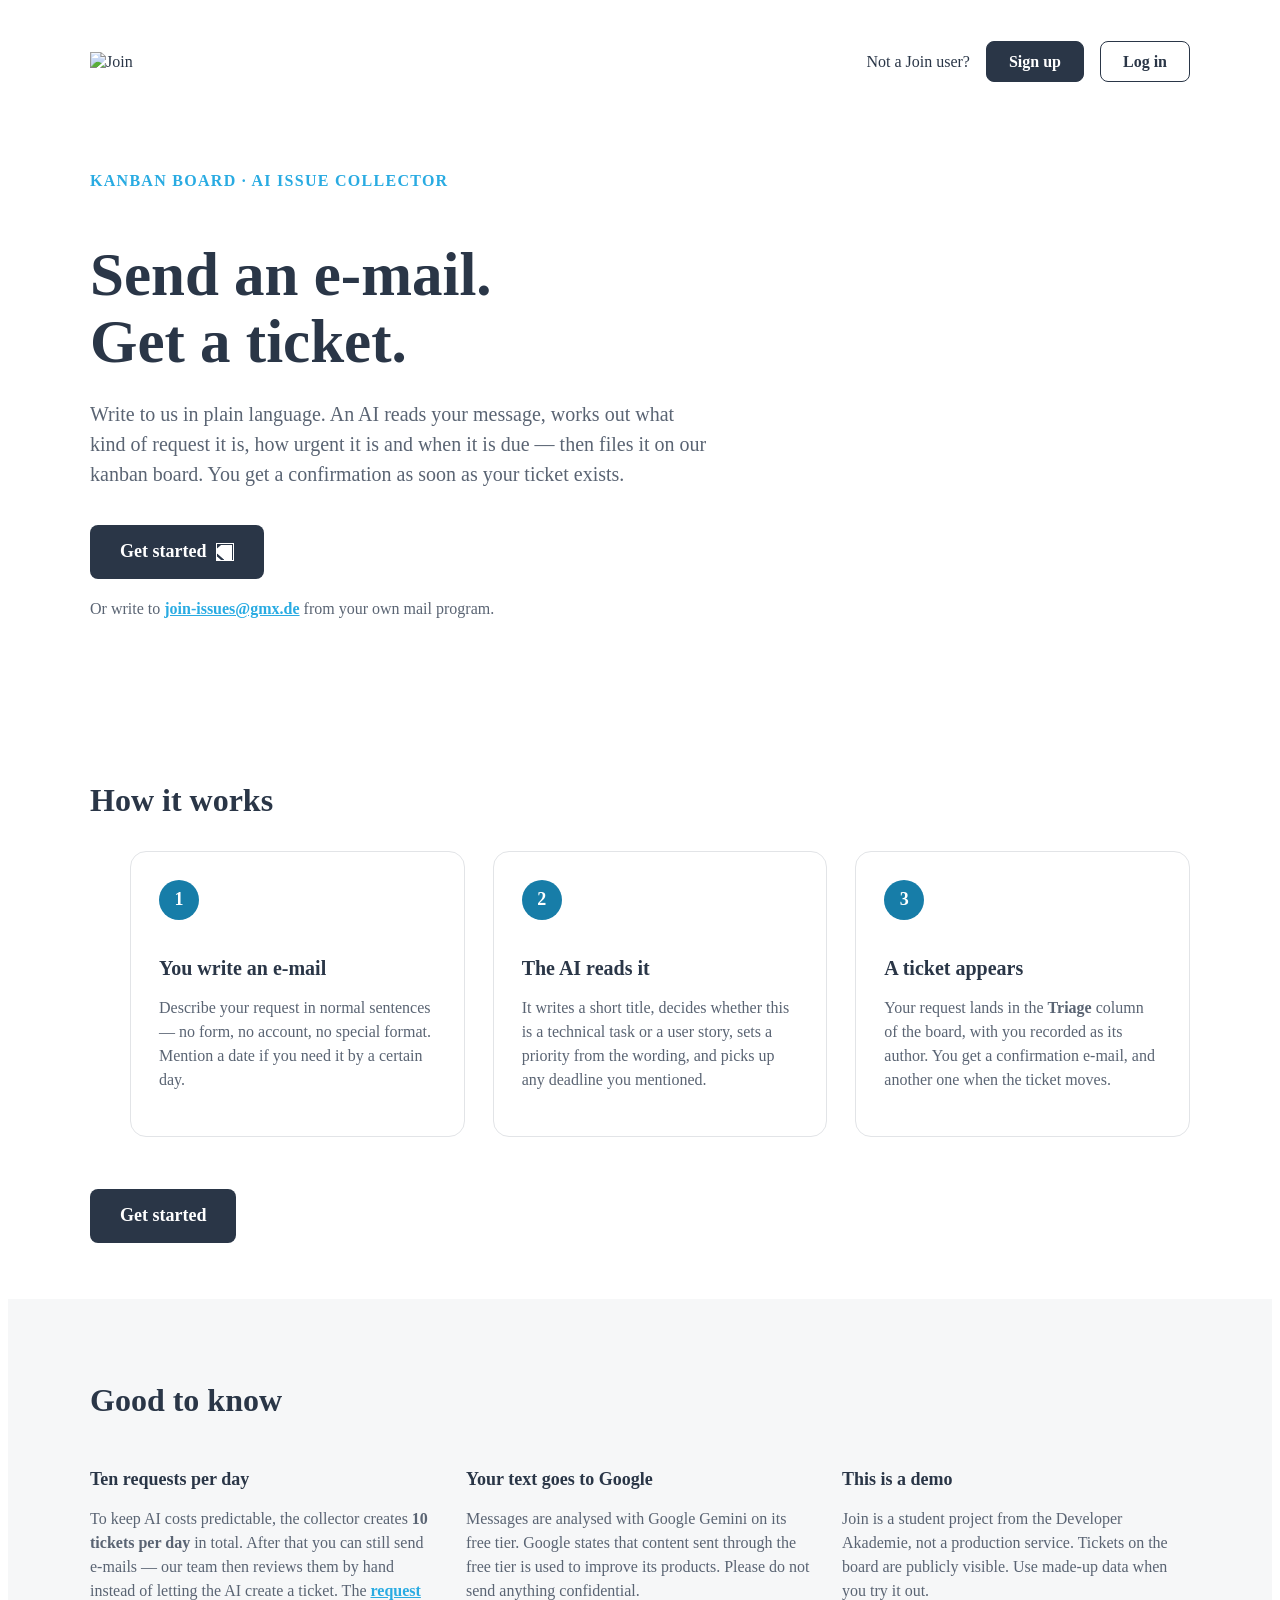
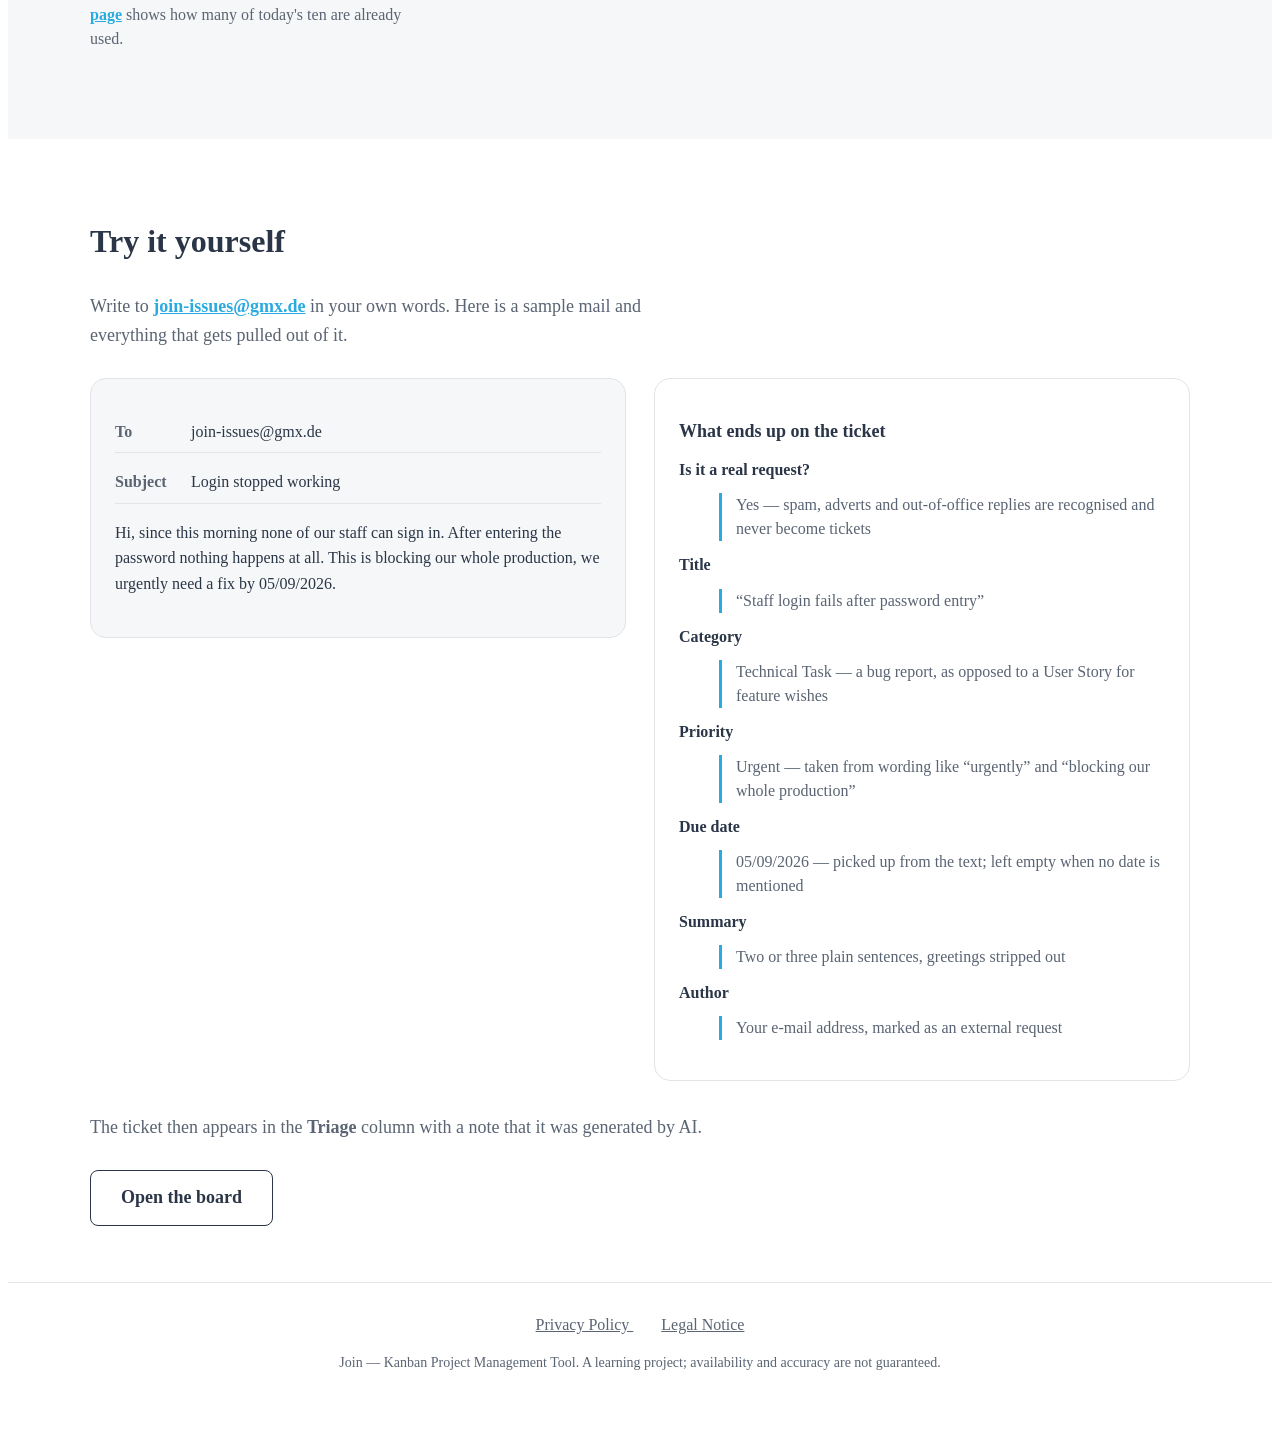
==== index.html @ 72195a74 "feat(landing): Startseite auf einen einzigen Einstiegs-Knopf reduzieren Startseite und Welcome-Fenst" ====
<!DOCTYPE html>
<html lang="en">
   <head>
      <meta charset="UTF-8" />
      <meta name="viewport" content="width=device-width, initial-scale=1.0" />
      <title>Join Issue Collector – Send an e-mail, get a ticket</title>
      <meta
         name="description"
         content="Submit feature requests and bug reports to the Join kanban board by e-mail. An AI reads your message and creates a ticket automatically." />

      <link
         rel="icon"
         href="./assets/icons/desktop/logoFavicon.svg"
         type="image/svg+xml"
         media="(prefers-color-scheme: light)" />
      <link
         rel="icon"
         href="./assets/icons/desktop/logo.svg"
         type="image/svg+xml"
         media="(prefers-color-scheme: dark)" />

      <link rel="stylesheet" href="./style.css" />
      <link rel="stylesheet" href="./styles/landing.css" />
   </head>

   <body class="landing">
      <a class="landing__skip" href="#main">Skip to main content</a>

      <header class="landing__header">
         <img
            class="landing__logo"
            src="./assets/icons/desktop/Dark_Logo.svg"
            alt="Join" />
         <nav class="landing__nav" aria-label="Primary">
            <p class="landing__signup-question">Not a Join user?</p>
            <a
               class="landing__nav-link landing__nav-link--primary"
               href="./templates/signup.html">
               Sign up
            </a>
            <a class="landing__nav-link" href="./login.html">Log in</a>
         </nav>
      </header>

      <main id="main">
         <section class="landing__hero" aria-labelledby="hero-title">
            <p class="landing__eyebrow">Kanban board · AI issue collector</p>
            <h1 id="hero-title" class="landing__title">
               Send an e-mail.<br />Get a ticket.
            </h1>
            <p class="landing__lead">
               Write to us in plain language. An AI reads your message, works out
               what kind of request it is, how urgent it is and when it is due —
               then files it on our kanban board. You get a confirmation as soon
               as your ticket exists.
            </p>

            <div class="landing__actions">
               <a
                  class="landing__button landing__button--primary landing__button--cta"
                  href="./welcome.html">
                  Get started
                  <img
                     src="./assets/icons/desktop/arrowBack.svg"
                     alt=""
                     class="landing__button-icon" />
               </a>
            </div>

            <p class="landing__address">
               Or write to
               <a href="mailto:join-issues@gmx.de">join-issues@gmx.de</a>
               from your own mail program.
            </p>
         </section>

         <section class="landing__section" aria-labelledby="how-title">
            <h2 id="how-title" class="landing__section-title">How it works</h2>
            <ol class="landing__steps">
               <li class="landing__step">
                  <span class="landing__step-number" aria-hidden="true">1</span>
                  <h3 class="landing__step-title">You write an e-mail</h3>
                  <p class="landing__step-text">
                     Describe your request in normal sentences — no form, no
                     account, no special format. Mention a date if you need it by
                     a certain day.
                  </p>
               </li>
               <li class="landing__step">
                  <span class="landing__step-number" aria-hidden="true">2</span>
                  <h3 class="landing__step-title">The AI reads it</h3>
                  <p class="landing__step-text">
                     It writes a short title, decides whether this is a technical
                     task or a user story, sets a priority from the wording, and
                     picks up any deadline you mentioned.
                  </p>
               </li>
               <li class="landing__step">
                  <span class="landing__step-number" aria-hidden="true">3</span>
                  <h3 class="landing__step-title">A ticket appears</h3>
                  <p class="landing__step-text">
                     Your request lands in the <strong>Triage</strong> column of
                     the board, with you recorded as its author. You get a
                     confirmation e-mail, and another one when the ticket moves.
                  </p>
               </li>
            </ol>
            <a
               class="landing__button landing__button--primary landing__steps-cta"
               href="./welcome.html">
               Get started
            </a>
         </section>

         <section class="landing__section landing__section--notes" aria-labelledby="notes-title">
            <h2 id="notes-title" class="landing__section-title">Good to know</h2>
            <ul class="landing__notes">
               <li class="landing__note">
                  <h3 class="landing__note-title">Ten requests per day</h3>
                  <p class="landing__note-text">
                     To keep AI costs predictable, the collector creates
                     <strong>10 tickets per day</strong> in total. After that you
                     can still send e-mails — our team then reviews them by hand
                     instead of letting the AI create a ticket. The
                     <a class="landing__note-link" href="./welcome.html">request page</a>
                     shows how many of today's ten are already used.
                  </p>
               </li>
               <li class="landing__note">
                  <h3 class="landing__note-title">Your text goes to Google</h3>
                  <p class="landing__note-text">
                     Messages are analysed with Google Gemini on its free tier.
                     Google states that content sent through the free tier is
                     used to improve its products. Please do not send anything
                     confidential.
                  </p>
               </li>
               <li class="landing__note">
                  <h3 class="landing__note-title">This is a demo</h3>
                  <p class="landing__note-text">
                     Join is a student project from the Developer Akademie, not a
                     production service. Tickets on the board are publicly
                     visible. Use made-up data when you try it out.
                  </p>
               </li>
            </ul>
         </section>

         <section class="landing__section landing__try" aria-labelledby="try-title">
            <h2 id="try-title" class="landing__section-title">Try it yourself</h2>
            <p class="landing__try-text">
               Write to
               <a class="landing__try-address" href="mailto:join-issues@gmx.de"
                  >join-issues@gmx.de</a
               >
               in your own words. Here is a sample mail and everything that gets
               pulled out of it.
            </p>

            <div class="landing__example">
               <article class="landing__mail" aria-label="Sample e-mail">
                  <p class="landing__mail-head">
                     <span class="landing__mail-field">To</span>
                     join-issues@gmx.de
                  </p>
                  <p class="landing__mail-head">
                     <span class="landing__mail-field">Subject</span>
                     Login stopped working
                  </p>
                  <p class="landing__mail-body">
                     Hi, since this morning none of our staff can sign in. After
                     entering the password nothing happens at all. This is
                     blocking our whole production, we urgently need a fix by
                     05/09/2026.
                  </p>
               </article>

               <div class="landing__result" aria-label="Resulting ticket">
                  <h3 class="landing__result-title">What ends up on the ticket</h3>
                  <dl class="landing__fields">
                     <dt class="landing__field-name">Is it a real request?</dt>
                     <dd class="landing__field-value">
                        Yes — spam, adverts and out-of-office replies are
                        recognised and never become tickets
                     </dd>

                     <dt class="landing__field-name">Title</dt>
                     <dd class="landing__field-value">
                        “Staff login fails after password entry”
                     </dd>

                     <dt class="landing__field-name">Category</dt>
                     <dd class="landing__field-value">
                        Technical Task — a bug report, as opposed to a User Story
                        for feature wishes
                     </dd>

                     <dt class="landing__field-name">Priority</dt>
                     <dd class="landing__field-value">
                        Urgent — taken from wording like “urgently” and “blocking
                        our whole production”
                     </dd>

                     <dt class="landing__field-name">Due date</dt>
                     <dd class="landing__field-value">
                        05/09/2026 — picked up from the text; left empty when no
                        date is mentioned
                     </dd>

                     <dt class="landing__field-name">Summary</dt>
                     <dd class="landing__field-value">
                        Two or three plain sentences, greetings stripped out
                     </dd>

                     <dt class="landing__field-name">Author</dt>
                     <dd class="landing__field-value">
                        Your e-mail address, marked as an external request
                     </dd>
                  </dl>
               </div>
            </div>

            <p class="landing__try-text">
               The ticket then appears in the <strong>Triage</strong> column with a
               note that it was generated by AI.
            </p>
            <a class="landing__button landing__button--ghost" href="./login.html">
               Open the board
            </a>
         </section>
      </main>

      <footer class="landing__footer">
         <nav aria-label="Legal">
            <a class="landing__footer-link" href="./templates/privacy-Policy.html?from=landing">
               Privacy Policy
            </a>
            <a class="landing__footer-link" href="./templates/legalnotice.html?from=landing">
               Legal Notice
            </a>
         </nav>
         <p class="landing__fineprint">
            Join — Kanban Project Management Tool. A learning project; availability
            and accuracy are not guaranteed.
         </p>
      </footer>
   </body>
</html>
---- style.css ----
/* Schriftart */
@font-face {
   font-family: "Inter";
   src: url(./assets/fonts/Inter-VariableFont_opsz\_wght.ttf);
}

@font-face {
   font-family: "Poppins";
   src: url(./assets/fonts/Poppins-Regular.ttf);
}

html {
   background-color: #fff;
   scrollbar-color: #2b3647;
   cursor: default;
}

body {
   font-size: 16px;
   font-weight: 400;
   font-family: "Inter";
   line-height: 1.2;
   color: #000;
   min-height: 100vh;
   display: flex;
   justify-content: left;
}

h1 {
   font-size: 61px;
   font-weight: 700;
}

.app-loading button {
   pointer-events: none;
}

@media (max-width: 820px) {
   h1 {
      font-size: 47px;
   }
}
---- styles/landing.css ----
/* Stakeholder landing page.
   Font sizes follow the project checklist: body text never below 16px,
   fine print never below 14px. */

.landing {
   /* Gleiche Farben wie styles/welcome/layout.css, damit Startseite und
      Welcome-/Guide-Seite denselben Eindruck machen: #2a3647 dunkel und
      auf allen Knoepfen, #177da8 nur noch fuer die Schritt-Nummern,
      #29abe2 Akzent/Hover, #f6f7f8 heller Grund. */
   --landing-navy: #2a3647;
   --landing-blue: #177da8;
   --landing-cyan: #29abe2;
   --landing-ink: #2a3647;
   --landing-muted: #5a6473;
   --landing-surface: #f6f7f8;

   display: block;
   min-height: 100vh;
   font-size: 16px;
   color: var(--landing-ink);
   background: #ffffff;
}

.landing__skip {
   position: absolute;
   left: -9999px;
   top: 0;
   padding: 12px 20px;
   font-size: 16px;
   background: var(--landing-navy);
   color: #ffffff;
   z-index: 10;
}

.landing__skip:focus {
   left: 16px;
   top: 16px;
}

/* Header */

.landing__header {
   max-width: 1100px;
   margin: 0 auto;
   padding: 28px 24px;
   display: flex;
   align-items: center;
   justify-content: space-between;
   gap: 24px;
}

.landing__logo {
   width: 48px;
   height: auto;
}

/* Dieselbe Zeile wie auf der Welcome-Seite: Frage, Sign-up-Knopf, dann der
   bisherige Log-in-Link. */
.landing__nav {
   display: flex;
   align-items: center;
   gap: 16px;
}

.landing__signup-question {
   font-size: 16px;
   color: var(--landing-ink);
}

.landing__nav-link {
   font-size: 16px;
   font-weight: 600;
   padding: 10px 22px;
   border-radius: 8px;
   color: var(--landing-navy);
   border: 1px solid var(--landing-navy);
   text-decoration: none;
}

.landing__nav-link:hover,
.landing__nav-link:focus-visible {
   color: #ffffff;
   background: var(--landing-navy);
}

.landing__nav-link--primary {
   color: #ffffff;
   background: var(--landing-navy);
}

.landing__nav-link--primary:hover,
.landing__nav-link--primary:focus-visible {
   color: #ffffff;
   background: var(--landing-cyan);
   border-color: var(--landing-cyan);
}

/* Hero */

.landing__hero {
   max-width: 1100px;
   margin: 0 auto;
   padding: 40px 24px 64px;
}

.landing__eyebrow {
   font-size: 16px;
   font-weight: 600;
   letter-spacing: 0.08em;
   text-transform: uppercase;
   color: var(--landing-cyan);
   margin-bottom: 16px;
}

.landing__title {
   font-size: 61px;
   font-weight: 700;
   line-height: 1.1;
   color: var(--landing-navy);
   margin-bottom: 24px;
}

.landing__lead {
   font-size: 20px;
   line-height: 1.5;
   max-width: 62ch;
   color: var(--landing-muted);
   margin-bottom: 36px;
}

.landing__actions {
   display: flex;
   flex-wrap: wrap;
   gap: 16px;
   margin-bottom: 20px;
}

/* Form und Hover-Verhalten der Welcome-Knoepfe (.login__button in
   styles/login/buttons.css): 8px Radius, blau, beim Ueberfahren cyan. */
.landing__button {
   font-size: 18px;
   font-weight: 700;
   padding: 16px 30px;
   border-radius: 8px;
   display: inline-block;
   text-decoration: none;
   transition: all 100ms ease-in-out;
}

.landing__button--primary {
   color: #ffffff;
   background: var(--landing-navy);
}

.landing__button--primary:hover,
.landing__button--primary:focus-visible {
   background: var(--landing-cyan);
   filter: drop-shadow(0 4px 4px rgba(0, 0, 0, 0.25));
}

.landing__button--ghost {
   color: var(--landing-navy);
   background: #ffffff;
   border: 1px solid var(--landing-navy);
}

.landing__button--ghost:hover,
.landing__button--ghost:focus-visible {
   color: var(--landing-cyan);
   border-color: var(--landing-cyan);
}

/* Einziger Hero-CTA: Text + gespiegelter arrowBack.svg als Vorwaerts-Pfeil.
   Die feste SVG-Fuellfarbe (#29ABE2) wuerde beim Hover (Button wird cyan)
   im Pfeil verschwinden, daher per Filter auf Weiss gezwungen. */
.landing__button--cta {
   display: inline-flex;
   align-items: center;
   gap: 10px;
}

.landing__button-icon {
   width: 18px;
   height: 18px;
   transform: scaleX(-1);
   filter: brightness(0) invert(1);
}

.landing__address {
   font-size: 16px;
   color: var(--landing-muted);
}

.landing__address a,
.landing__note-link,
.landing__try-address {
   color: var(--landing-cyan);
   font-weight: 600;
   text-decoration: underline;
}

/* Sections */

.landing__section {
   max-width: 1100px;
   margin: 0 auto;
   padding: 56px 24px;
}

.landing__section--notes {
   max-width: none;
   background: var(--landing-surface);
   padding-left: 0;
   padding-right: 0;
}

.landing__section--notes > * {
   max-width: 1100px;
   margin-left: auto;
   margin-right: auto;
   padding-left: 24px;
   padding-right: 24px;
}

.landing__section-title {
   font-size: 32px;
   font-weight: 700;
   color: var(--landing-navy);
   margin-bottom: 32px;
}

/* Steps */

.landing__steps {
   list-style: none;
   display: grid;
   grid-template-columns: repeat(auto-fit, minmax(260px, 1fr));
   gap: 28px;
}

.landing__step {
   padding: 28px;
   border-radius: 16px;
   border: 1px solid #e2e4e7;
}

.landing__step-number {
   display: inline-flex;
   align-items: center;
   justify-content: center;
   width: 40px;
   height: 40px;
   margin-bottom: 16px;
   border-radius: 50%;
   font-size: 18px;
   font-weight: 700;
   color: #ffffff;
   background: var(--landing-blue);
}

.landing__step-title {
   font-size: 20px;
   font-weight: 700;
   margin-bottom: 10px;
   color: var(--landing-navy);
}

.landing__step-text {
   font-size: 16px;
   line-height: 1.5;
   color: var(--landing-muted);
}

/* Der zweite Einstieg direkt unter den drei Schritten - wer die Erklaerung
   gelesen hat, soll nicht zurueck nach oben scrollen muessen. */
.landing__steps-cta {
   margin-top: 36px;
}

/* Notes */

.landing__notes {
   list-style: none;
   display: grid;
   grid-template-columns: repeat(auto-fit, minmax(260px, 1fr));
   gap: 28px;
}

.landing__note-title {
   font-size: 18px;
   font-weight: 700;
   margin-bottom: 10px;
   color: var(--landing-navy);
}

.landing__note-text {
   font-size: 16px;
   line-height: 1.5;
   color: var(--landing-muted);
}

/* Try it */

.landing__try-text {
   font-size: 18px;
   line-height: 1.6;
   max-width: 70ch;
   margin-bottom: 28px;
   color: var(--landing-muted);
}

.landing__example {
   display: grid;
   grid-template-columns: repeat(auto-fit, minmax(320px, 1fr));
   gap: 28px;
   margin-bottom: 32px;
   align-items: start;
}

.landing__mail {
   padding: 24px;
   border-radius: 16px;
   border: 1px solid #e2e4e7;
   background: var(--landing-surface);
}

.landing__mail-head {
   font-size: 16px;
   line-height: 1.6;
   color: var(--landing-ink);
   border-bottom: 1px solid #e2e4e7;
   padding-bottom: 8px;
   margin-bottom: 8px;
}

.landing__mail-field {
   display: inline-block;
   min-width: 72px;
   font-weight: 600;
   color: var(--landing-muted);
}

.landing__mail-body {
   font-size: 16px;
   line-height: 1.6;
   margin-top: 16px;
   color: var(--landing-ink);
}

.landing__result {
   padding: 24px;
   border-radius: 16px;
   border: 1px solid #e2e4e7;
}

.landing__result-title {
   font-size: 18px;
   font-weight: 700;
   color: var(--landing-navy);
   margin-bottom: 18px;
}

.landing__fields {
   display: grid;
   gap: 14px;
}

.landing__field-name {
   font-size: 16px;
   font-weight: 700;
   color: var(--landing-navy);
}

.landing__field-value {
   font-size: 16px;
   line-height: 1.5;
   color: var(--landing-muted);
   padding-left: 14px;
   border-left: 3px solid var(--landing-cyan);
}

/* Footer */

.landing__footer {
   border-top: 1px solid #e2e4e7;
   padding: 32px 24px 48px;
   text-align: center;
}

.landing__footer-link {
   font-size: 16px;
   color: var(--landing-muted);
   margin: 0 14px;
   text-decoration: underline;
}

.landing__footer-link:hover,
.landing__footer-link:focus-visible {
   color: var(--landing-cyan);
}

.landing__fineprint {
   font-size: 14px;
   line-height: 1.5;
   color: var(--landing-muted);
   margin-top: 18px;
}

/* Responsive */

@media (max-width: 820px) {
   /* Auf schmalen Schirmen bleibt in der Kopfzeile nur Logo + die beiden
      Knoepfe; die Frage davor wuerde die Zeile umbrechen lassen. */
   .landing__signup-question {
      display: none;
   }

   .landing__nav {
      gap: 12px;
   }

   .landing__nav-link {
      padding: 10px 16px;
   }

   .landing__title {
      font-size: 40px;
   }

   .landing__lead {
      font-size: 18px;
   }

   .landing__section-title {
      font-size: 26px;
   }

   .landing__button {
      width: 100%;
      text-align: center;
   }
}
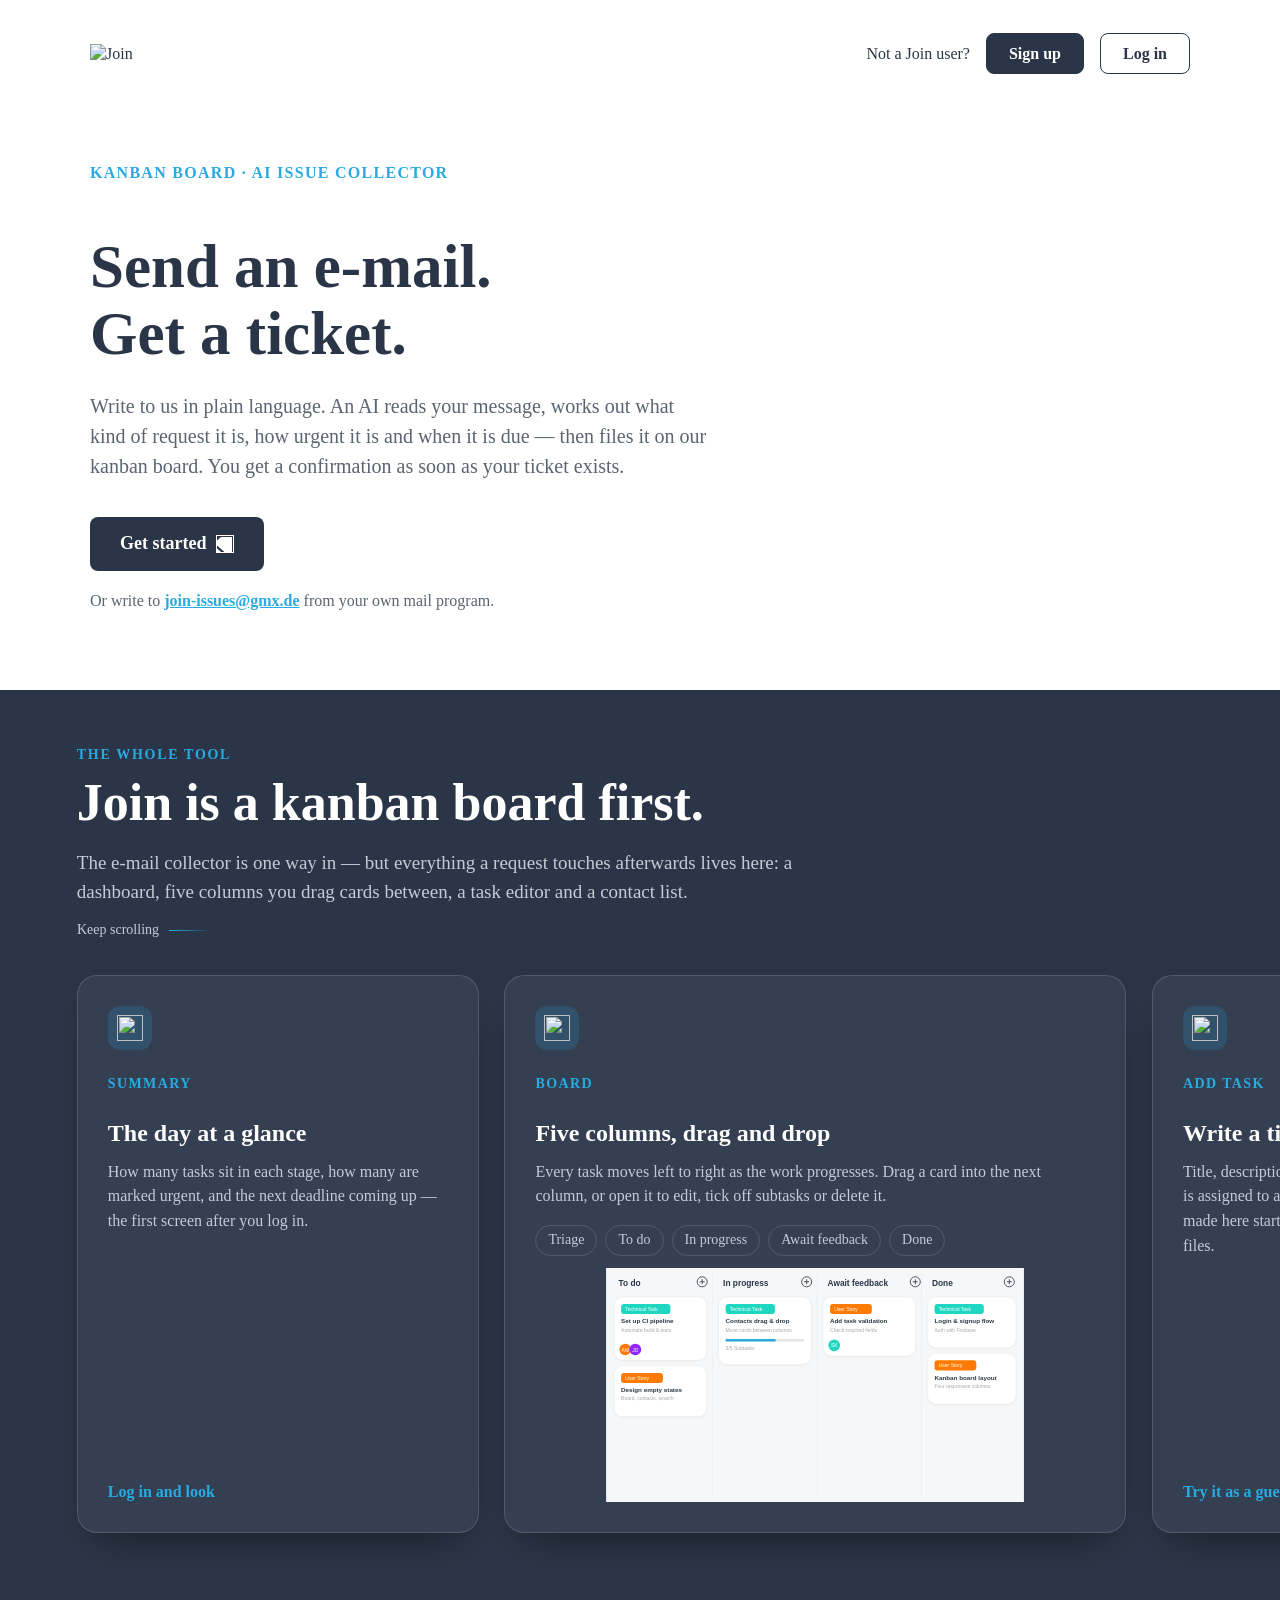
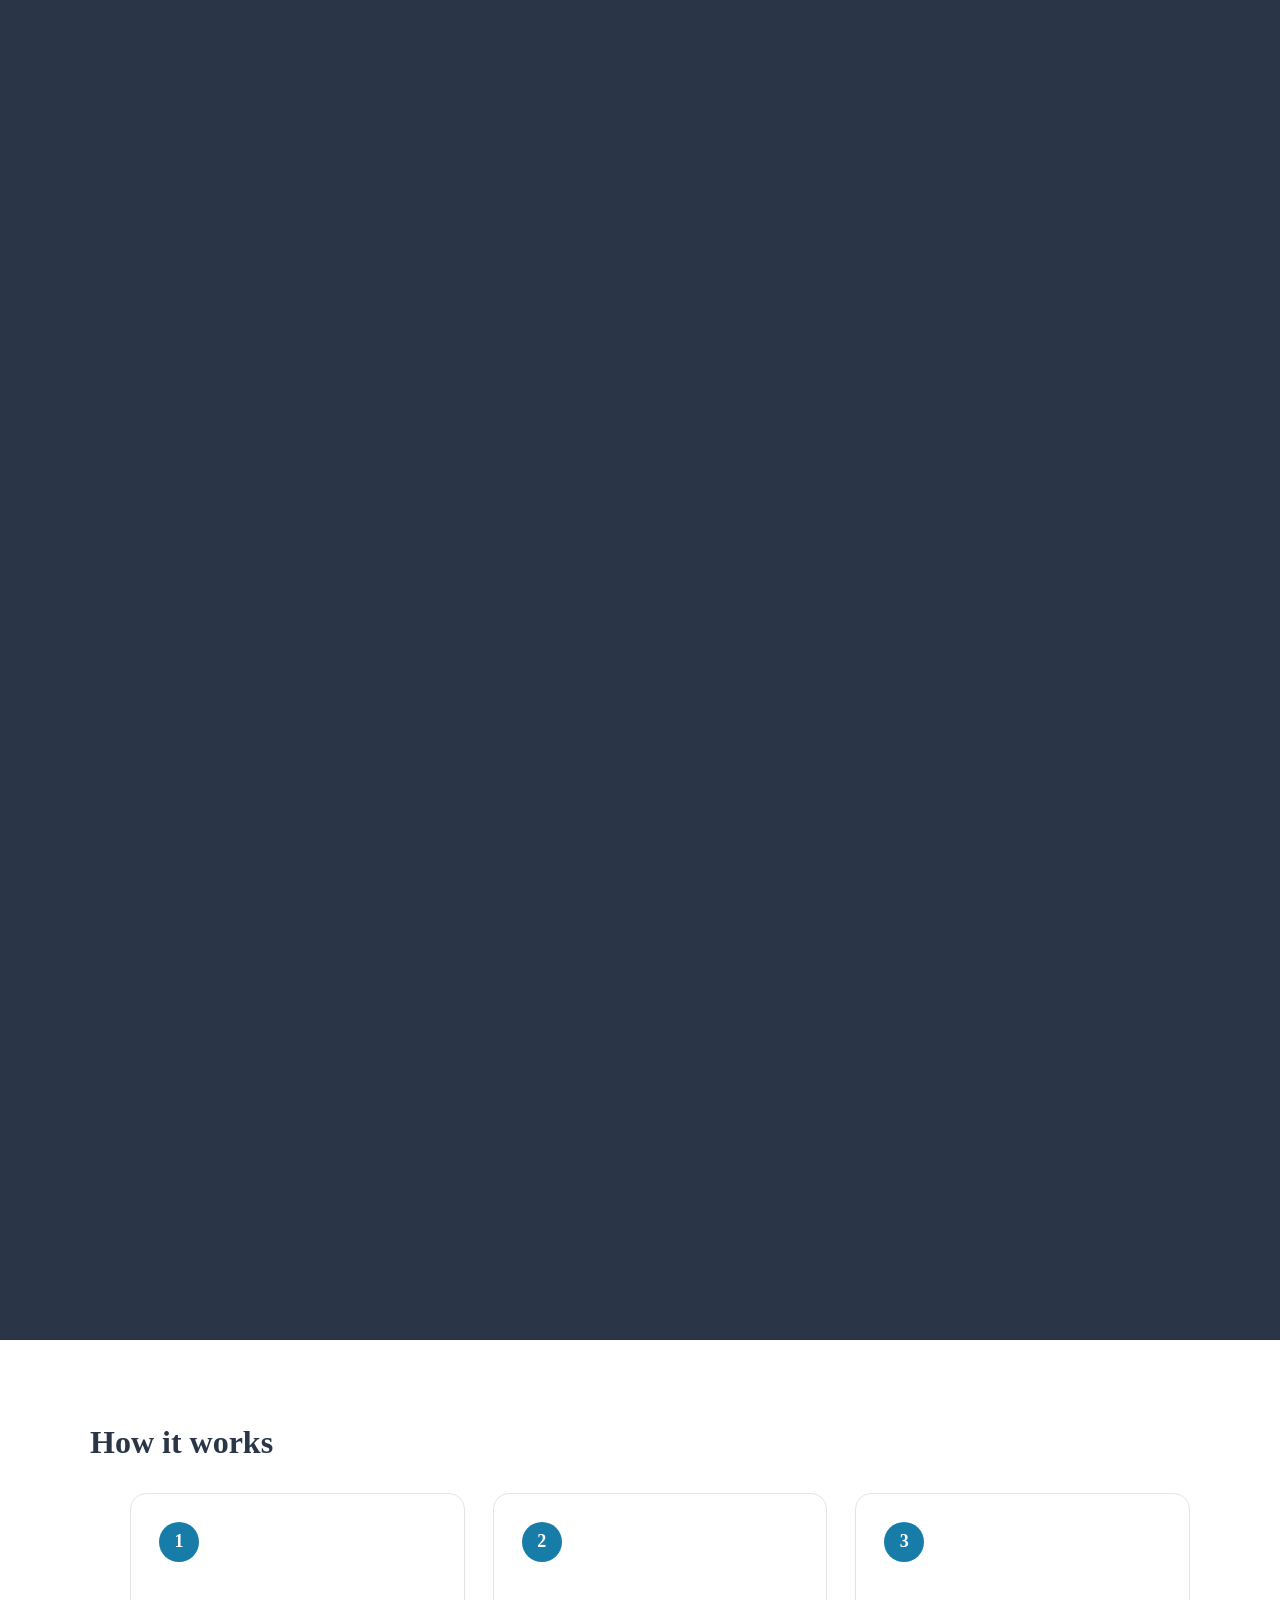
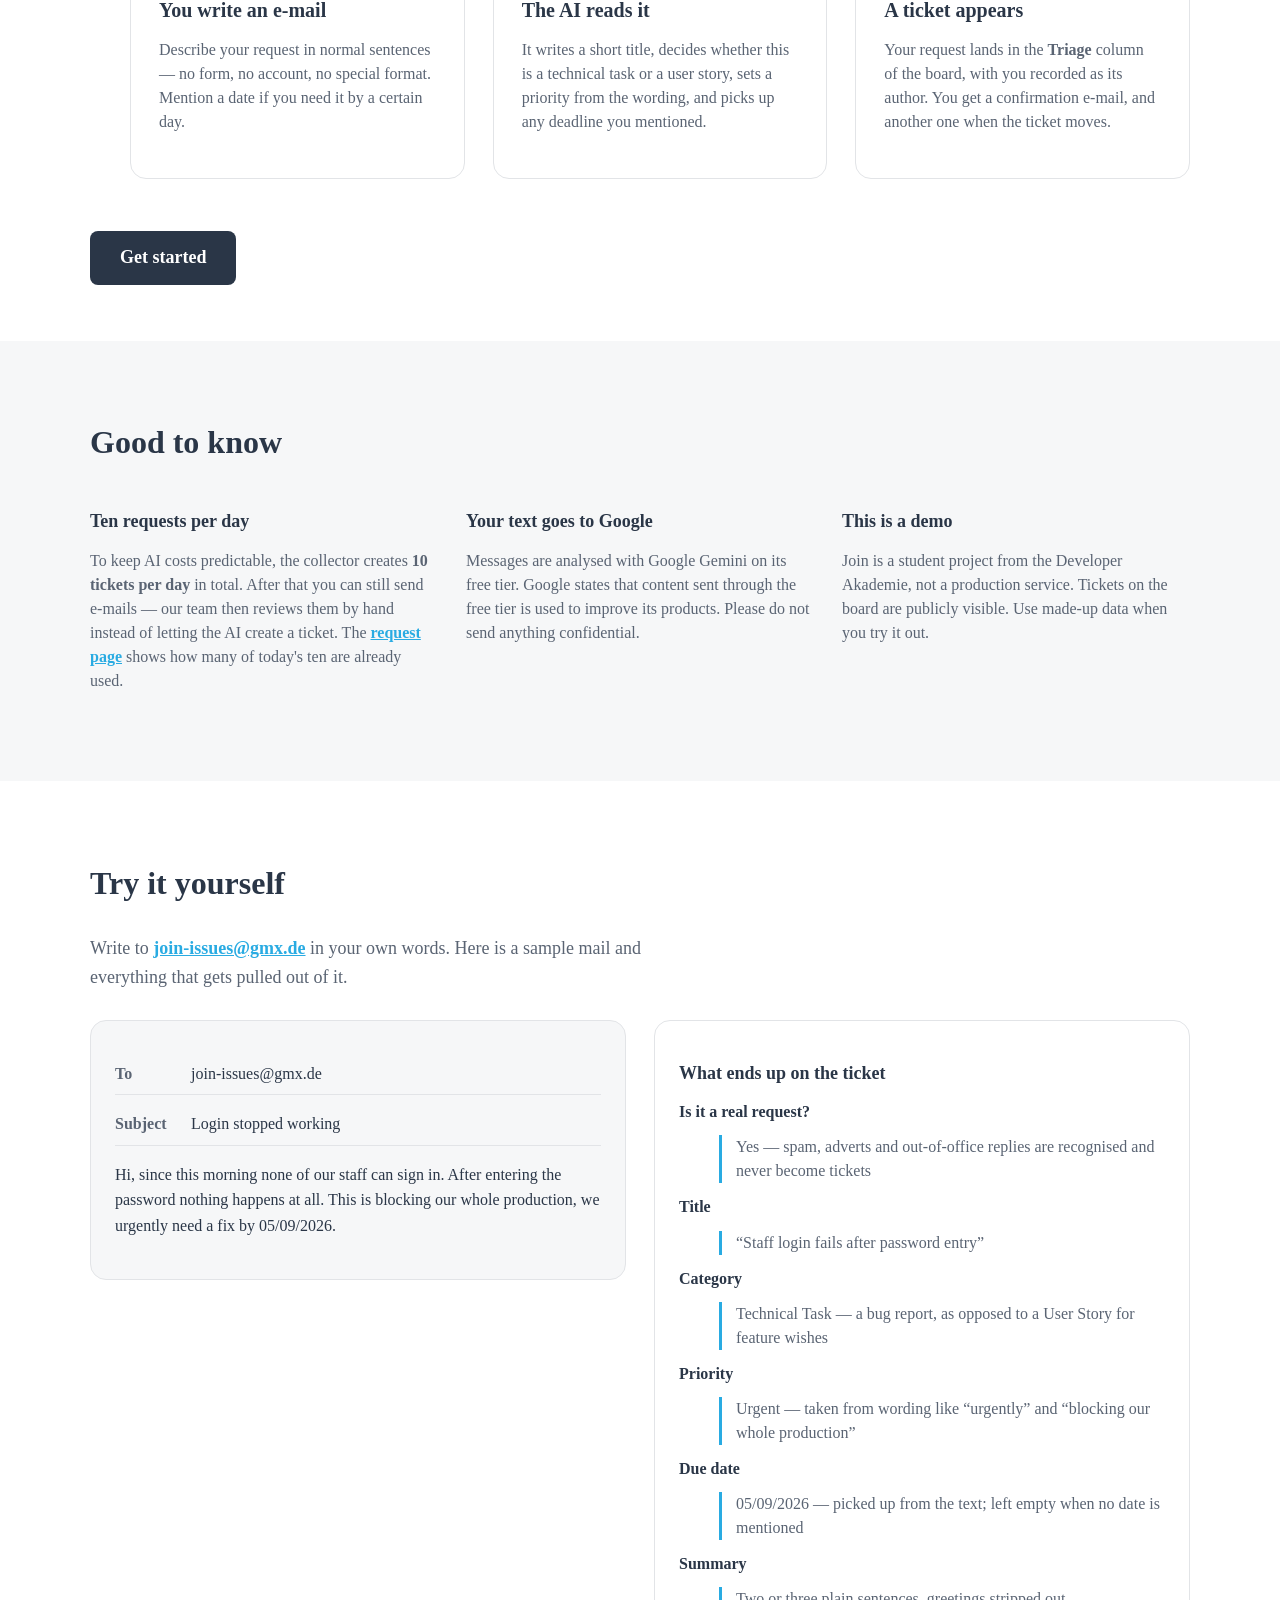
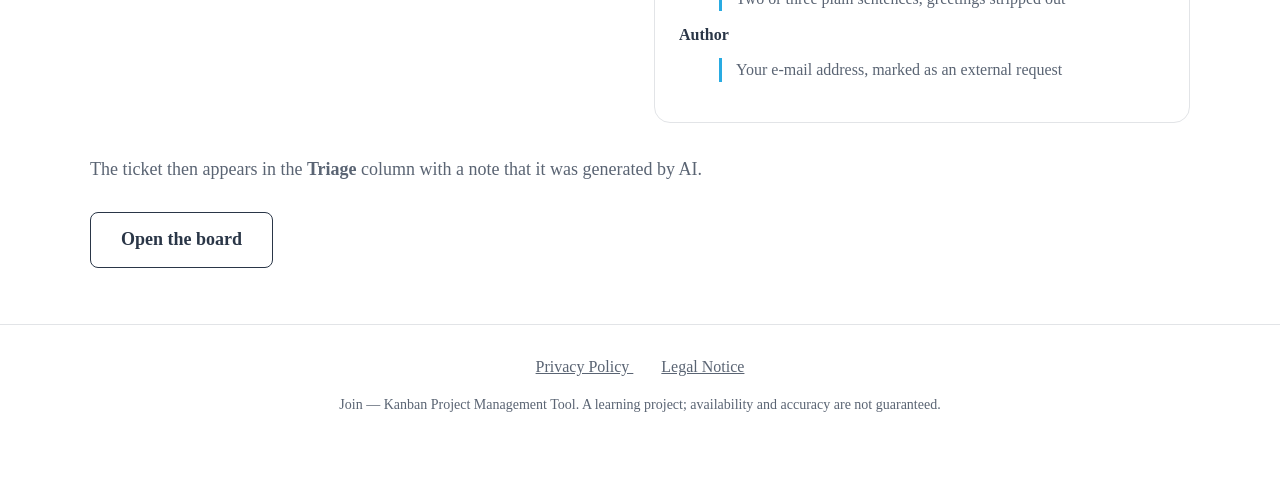
==== commit 9a04ce24: "feat(landing): Abschnitt ueber das gesamte Projekt ergaenzen Die Startseite bewarb bisher fast aussc" ====
--- a/index.html
+++ b/index.html
@@ -21,6 +21,7 @@
 
       <link rel="stylesheet" href="./style.css" />
       <link rel="stylesheet" href="./styles/landing.css" />
+      <link rel="stylesheet" href="./styles/landing-showcase.css" />
    </head>
 
    <body class="landing">
@@ -74,6 +75,126 @@
             </p>
          </section>
 
+         <section
+            class="landing__showcase"
+            aria-labelledby="showcase-title"
+            data-sc-act="pan"
+            data-sc-span="2.5">
+            <div class="landing__showcase-stage" data-sc-stage>
+               <div class="landing__showcase-head">
+                  <p class="landing__showcase-eyebrow">The whole tool</p>
+                  <h2 id="showcase-title" class="landing__showcase-title">
+                     Join is a kanban board first.
+                  </h2>
+                  <p class="landing__showcase-lead">
+                     The e-mail collector is one way in — but everything a
+                     request touches afterwards lives here: a dashboard, five
+                     columns you drag cards between, a task editor and a
+                     contact list.
+                  </p>
+                  <p class="landing__showcase-hint" data-sc-cue="0 0.3 0 0.6">Keep scrolling</p>
+               </div>
+
+               <div class="landing__showcase-rail" data-sc-pan="0">
+                  <article class="landing__feature">
+                     <span class="landing__feature-icon">
+                        <img src="./assets/icons/desktop/summary.svg" alt="" />
+                     </span>
+                     <p class="landing__feature-step">Summary</p>
+                     <h3 class="landing__feature-title">The day at a glance</h3>
+                     <p class="landing__feature-text">
+                        How many tasks sit in each stage, how many are marked
+                        urgent, and the next deadline coming up — the first
+                        screen after you log in.
+                     </p>
+                     <a class="landing__feature-link" href="./login.html">
+                        Log in and look
+                     </a>
+                  </article>
+
+                  <article
+                     class="landing__feature landing__feature--wide">
+                     <span class="landing__feature-icon">
+                        <img src="./assets/icons/desktop/board.svg" alt="" />
+                     </span>
+                     <p class="landing__feature-step">Board</p>
+                     <h3 class="landing__feature-title">Five columns, drag and drop</h3>
+                     <p class="landing__feature-text">
+                        Every task moves left to right as the work progresses.
+                        Drag a card into the next column, or open it to edit,
+                        tick off subtasks or delete it.
+                     </p>
+                     <ul class="landing__feature-columns">
+                        <li>Triage</li>
+                        <li>To do</li>
+                        <li>In progress</li>
+                        <li>Await feedback</li>
+                        <li>Done</li>
+                     </ul>
+                     <img
+                        class="landing__feature-preview"
+                        src="./assets/readme/board-preview.svg"
+                        alt="Illustration of the Join board with its columns and task cards"
+                        loading="lazy" />
+                  </article>
+
+                  <article class="landing__feature">
+                     <span class="landing__feature-icon">
+                        <img src="./assets/icons/desktop/addTask.svg" alt="" />
+                     </span>
+                     <p class="landing__feature-step">Add task</p>
+                     <h3 class="landing__feature-title">Write a ticket yourself</h3>
+                     <p class="landing__feature-text">
+                        Title, description, due date, priority, category,
+                        who it is assigned to and a checklist of subtasks.
+                        Tasks made here start in Triage, same as the ones the
+                        AI files.
+                     </p>
+                     <a class="landing__feature-link" href="./login.html">
+                        Try it as a guest
+                     </a>
+                  </article>
+
+                  <article class="landing__feature">
+                     <span class="landing__feature-icon">
+                        <img src="./assets/icons/desktop/contacts.svg" alt="" />
+                     </span>
+                     <p class="landing__feature-step">Contacts</p>
+                     <h3 class="landing__feature-title">The people behind the cards</h3>
+                     <p class="landing__feature-text">
+                        An address book with name, e-mail and phone number.
+                        Everyone in it can be assigned to a task and shows up
+                        on the card as a coloured initial.
+                     </p>
+                     <a class="landing__feature-link" href="./login.html">
+                        Open the contact list
+                     </a>
+                  </article>
+
+                  <article class="landing__feature">
+                     <span class="landing__feature-icon">
+                        <img src="./assets/icons/desktop/mail.svg" alt="" />
+                     </span>
+                     <p class="landing__feature-step">Issue collector</p>
+                     <h3 class="landing__feature-title">And the door from outside</h3>
+                     <p class="landing__feature-text">
+                        People with no account can just send an e-mail. An AI
+                        turns it into a ticket in Triage and keeps the sender
+                        posted whenever it moves.
+                     </p>
+                     <img
+                        src="./assets/icons/desktop/Note _ KI generiert.svg"
+                        alt="Badge reading: generated by AI"
+                        width="177"
+                        height="22" />
+                     <a class="landing__feature-link" href="#how-title">
+                        See how that works
+                     </a>
+                  </article>
+               </div>
+            </div>
+         </section>
+
          <section class="landing__section" aria-labelledby="how-title">
             <h2 id="how-title" class="landing__section-title">How it works</h2>
             <ol class="landing__steps">
@@ -244,5 +365,9 @@
             and accuracy are not guaranteed.
          </p>
       </footer>
+      <script src="./scripts/landing/scrollcraft.js"></script>
+      <script>
+         ScrollCraft.mount(document.querySelector(".landing__showcase").parentNode);
+      </script>
    </body>
 </html>
--- a/styles/landing-showcase.css
+++ b/styles/landing-showcase.css
@@ -0,0 +1,306 @@
+/* "The whole tool" section on the landing page.
+   Driven by the scrollcraft engine (scripts/landing/scrollcraft.js): the
+   section pins itself and the feature rail pans sideways while you scroll.
+
+   Only this section uses it. Everything is gated behind .sc-ready, the class
+   the engine puts on <html> once it has mounted — so without JavaScript the
+   section degrades to a normal block with a horizontally scrollable rail
+   instead of collapsing to an invisible, unreachable strip. */
+
+/* --- the few scrollcraft tokens the devices below actually read ----------- */
+:root {
+   --sc-ease-out: cubic-bezier(0.23, 1, 0.32, 1);
+   --sc-z-stage: 1;
+}
+
+/* --- scrollcraft devices (verbatim behaviour, .sc-ready-gated) ------------ */
+[data-sc-pan] {
+   display: flex;
+   will-change: transform;
+}
+
+.sc-ready [data-sc-cue] {
+   opacity: 0;
+   will-change: opacity, transform;
+}
+
+.sc-split {
+   display: inline-block;
+   overflow: hidden;
+   vertical-align: top;
+}
+
+.sc-split--line {
+   display: block;
+   padding-bottom: 0.14em;
+   margin-bottom: -0.14em;
+}
+
+.sc-split__i {
+   display: inline-block;
+   will-change: transform, opacity;
+}
+
+.sc-is-split {
+   opacity: 1 !important;
+}
+
+/* Pre-existing landing bug, ~30px of sideways page scroll below 820px:
+   landing.css sets .landing__button { width: 100% } there, and the project has
+   no border-box reset, so the button's 30px side padding is added on top of the
+   full width. Dropping the body margin above widened the parent and made it
+   38px, so it is corrected here instead of left worse than it was. */
+@media (max-width: 820px) {
+   body.landing .landing__button {
+      box-sizing: border-box;
+   }
+}
+
+/* --- the section --------------------------------------------------------- */
+
+/* style.css never resets the browser's default 8px body margin, so every page
+   sits in an 8px white frame. On a full-bleed dark section that frame shows up
+   as a white stripe down both sides, and it also pushes the panning rail 8px
+   past the right edge at the end of its travel. Dropped for this page only —
+   .landing is on the landing page's <body> and nowhere else. */
+body.landing {
+   margin: 0;
+}
+
+.landing__showcase {
+   --showcase-navy: #2a3647;
+   --showcase-surface: #343f52;
+   --showcase-cyan: #29abe2;
+   --showcase-ink: #ffffff;
+   --showcase-ink-soft: #c3cbd6;
+   --showcase-hairline: rgba(255, 255, 255, 0.14);
+   --showcase-gutter: clamp(24px, 6vw, 96px);
+
+   background: var(--showcase-navy);
+   color: var(--showcase-ink);
+}
+
+.landing__showcase-stage {
+   display: flex;
+   flex-direction: column;
+   justify-content: center;
+   gap: clamp(24px, 4vh, 48px);
+   padding-block: clamp(48px, 8vh, 96px);
+   /* No JavaScript: the rail is simply a scroll region the reader can swipe. */
+   overflow-x: auto;
+   overscroll-behavior-x: contain;
+}
+
+.sc-ready .landing__showcase-stage {
+   position: sticky;
+   top: 0;
+   height: 100vh;
+   height: 100svh;
+   padding-block: 0;
+   overflow: clip;
+   z-index: var(--sc-z-stage);
+}
+
+/* Headline block — stays put while the cards travel past it. */
+
+.landing__showcase-head {
+   padding-inline: var(--showcase-gutter);
+   max-width: 760px;
+}
+
+.landing__showcase-eyebrow {
+   margin: 0 0 12px;
+   font-size: 14px;
+   font-weight: 600;
+   letter-spacing: 0.12em;
+   text-transform: uppercase;
+   color: var(--showcase-cyan);
+}
+
+.landing__showcase-title {
+   margin: 0 0 16px;
+   font-size: clamp(30px, 5vw, 52px);
+   line-height: 1.08;
+   font-weight: 700;
+}
+
+.landing__showcase-lead {
+   margin: 0;
+   font-size: clamp(16px, 1.6vw, 19px);
+   line-height: 1.55;
+   color: var(--showcase-ink-soft);
+}
+
+.landing__showcase-hint {
+   display: inline-flex;
+   align-items: center;
+   gap: 10px;
+   margin: 16px 0 0;
+   font-size: 14px;
+   color: var(--showcase-ink-soft);
+}
+
+.landing__showcase-hint::after {
+   content: "";
+   width: 42px;
+   height: 1px;
+   background: linear-gradient(
+      to right,
+      var(--showcase-cyan),
+      transparent
+   );
+}
+
+/* The rail. Wider than the viewport on purpose — that overhang is exactly
+   what the engine pans through as you scroll. */
+
+.landing__showcase-rail {
+   gap: clamp(16px, 2vw, 28px);
+   padding-inline: var(--showcase-gutter);
+   align-items: stretch;
+}
+
+.landing__feature {
+   flex: 0 0 auto;
+   width: clamp(250px, 76vw, 340px);
+   display: flex;
+   flex-direction: column;
+   gap: 12px;
+   padding: clamp(20px, 2.4vw, 30px);
+   border: 1px solid var(--showcase-hairline);
+   border-radius: 20px;
+   background: var(--showcase-surface);
+   box-shadow: 0 18px 40px -18px rgba(0, 0, 0, 0.55);
+}
+
+.landing__feature--wide {
+   width: clamp(280px, 86vw, 560px);
+}
+
+.landing__feature-icon {
+   width: 44px;
+   height: 44px;
+   display: grid;
+   place-items: center;
+   border-radius: 12px;
+   background: rgba(41, 171, 226, 0.16);
+}
+
+.landing__feature-icon img {
+   width: 26px;
+   height: 26px;
+}
+
+.landing__feature-step {
+   font-size: 14px;
+   font-weight: 600;
+   letter-spacing: 0.1em;
+   text-transform: uppercase;
+   color: var(--showcase-cyan);
+}
+
+.landing__feature-title {
+   margin: 0;
+   font-size: clamp(20px, 2.2vw, 24px);
+   font-weight: 700;
+}
+
+.landing__feature-text {
+   margin: 0;
+   font-size: 16px;
+   line-height: 1.55;
+   color: var(--showcase-ink-soft);
+}
+
+.landing__feature-preview {
+   margin-top: auto;
+   /* auto width + a max on both axes: the box shrinks to the scaled image, so
+      there is no letterboxed gap next to it. The height cap keeps this one
+      wide card from setting a rail height taller than the pinned viewport. */
+   width: auto;
+   max-width: 100%;
+   max-height: clamp(150px, 26vh, 250px);
+   border-radius: 12px;
+}
+
+.landing__feature-columns {
+   display: flex;
+   flex-wrap: wrap;
+   gap: 8px;
+   margin: 4px 0 0;
+   padding: 0;
+   list-style: none;
+}
+
+.landing__feature-columns li {
+   padding: 6px 12px;
+   border: 1px solid var(--showcase-hairline);
+   border-radius: 999px;
+   font-size: 14px;
+   color: var(--showcase-ink-soft);
+}
+
+.landing__feature-link {
+   margin-top: auto;
+   align-self: flex-start;
+   font-size: 16px;
+   font-weight: 600;
+   color: var(--showcase-cyan);
+   text-decoration: none;
+   border-bottom: 1px solid transparent;
+}
+
+.landing__feature-link:hover,
+.landing__feature-link:focus-visible {
+   border-bottom-color: var(--showcase-cyan);
+}
+
+/* Short viewports. The stage is exactly one screen tall, so on a 640-720px
+   high window the head plus the tallest card no longer fit and the headline
+   gets clipped at the top. Trim the air rather than the content. */
+@media (max-height: 820px) {
+   .landing__showcase-stage {
+      gap: 16px;
+   }
+
+   .landing__showcase-title {
+      font-size: clamp(26px, 3.4vw, 38px);
+   }
+
+   .landing__showcase-hint {
+      display: none;
+   }
+
+   .landing__feature {
+      padding: 20px;
+      gap: 10px;
+   }
+
+   .landing__feature-preview {
+      max-height: 20vh;
+   }
+}
+
+/* Reduced motion: the engine stops panning, so the same cards have to stay
+   reachable by hand. */
+@media (prefers-reduced-motion: reduce) {
+   .sc-ready .landing__showcase-stage {
+      overflow-x: auto;
+      overflow-y: hidden;
+      scroll-snap-type: x proximity;
+   }
+
+   .landing__feature {
+      scroll-snap-align: center;
+   }
+
+   .sc-ready [data-sc-cue] {
+      opacity: 1;
+   }
+}
+
+@media (max-width: 700px) {
+   .landing__feature--wide .landing__feature-preview {
+      display: none;
+   }
+}
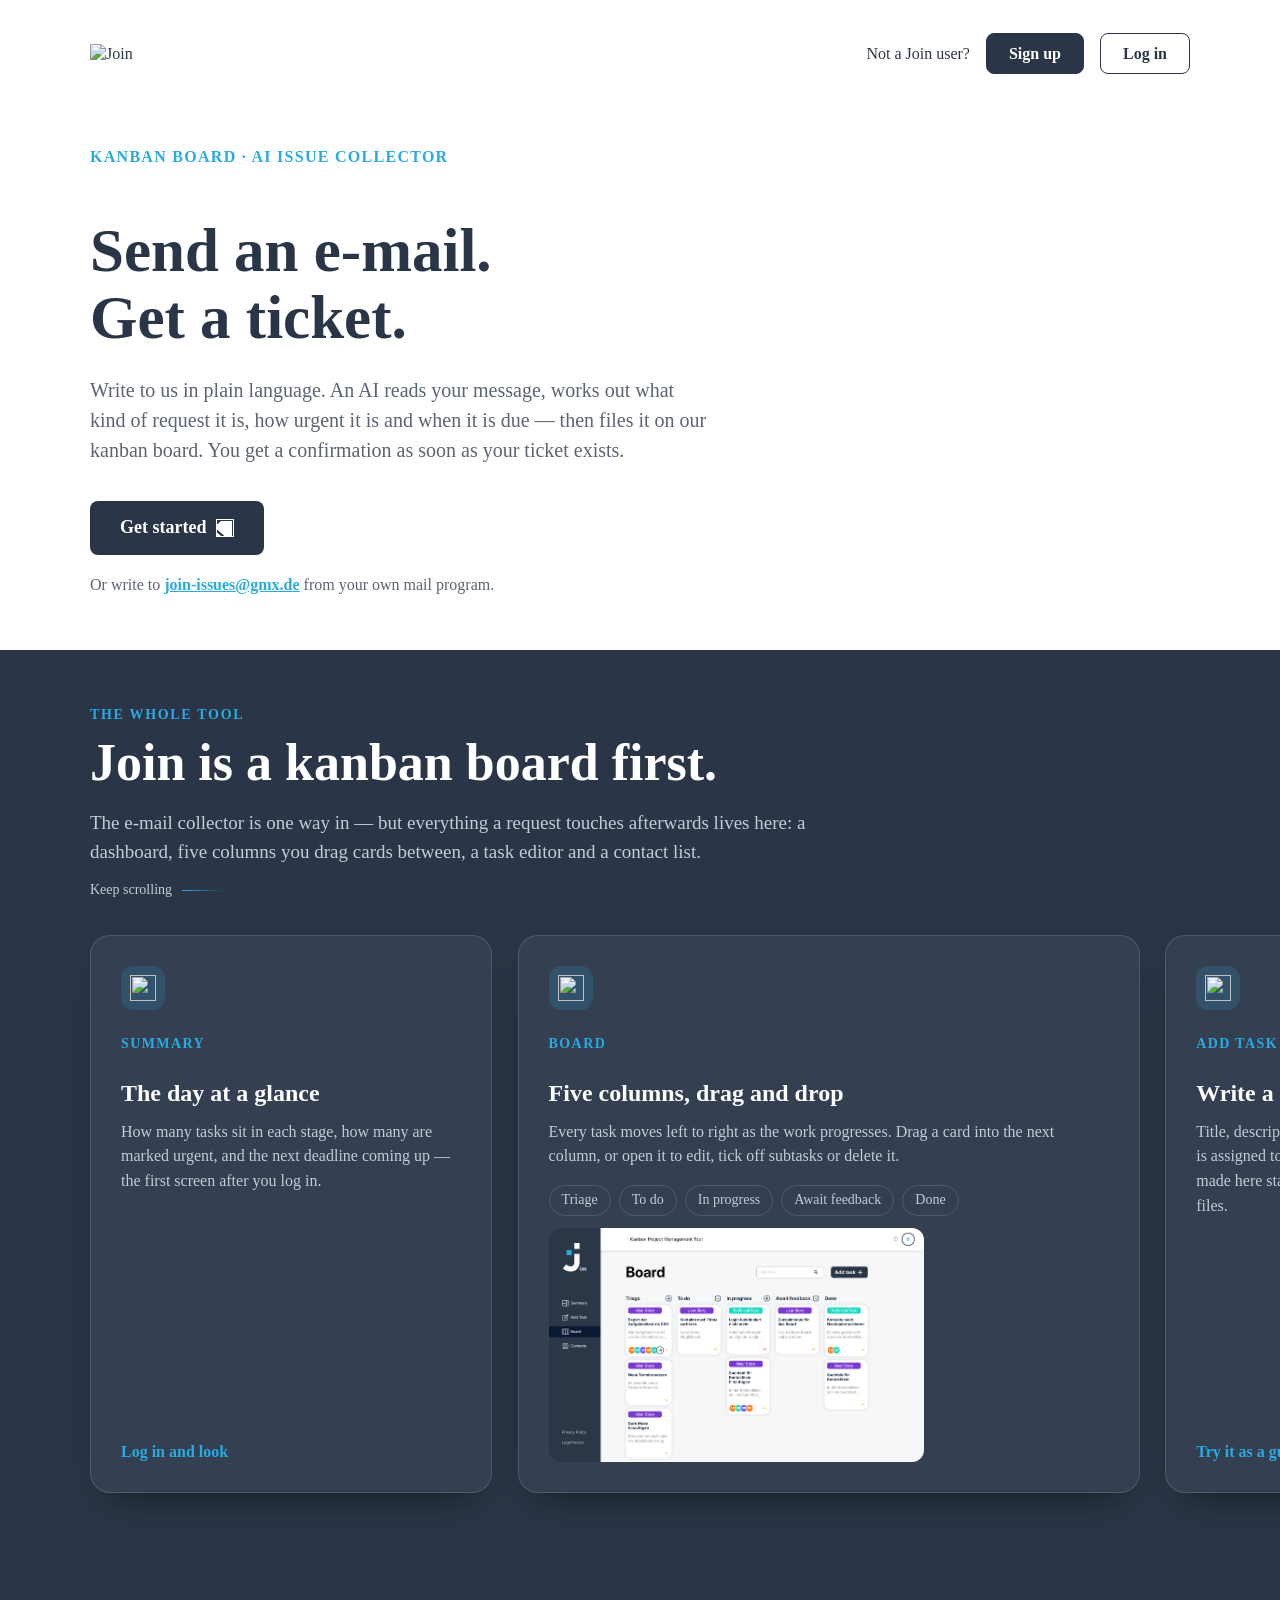
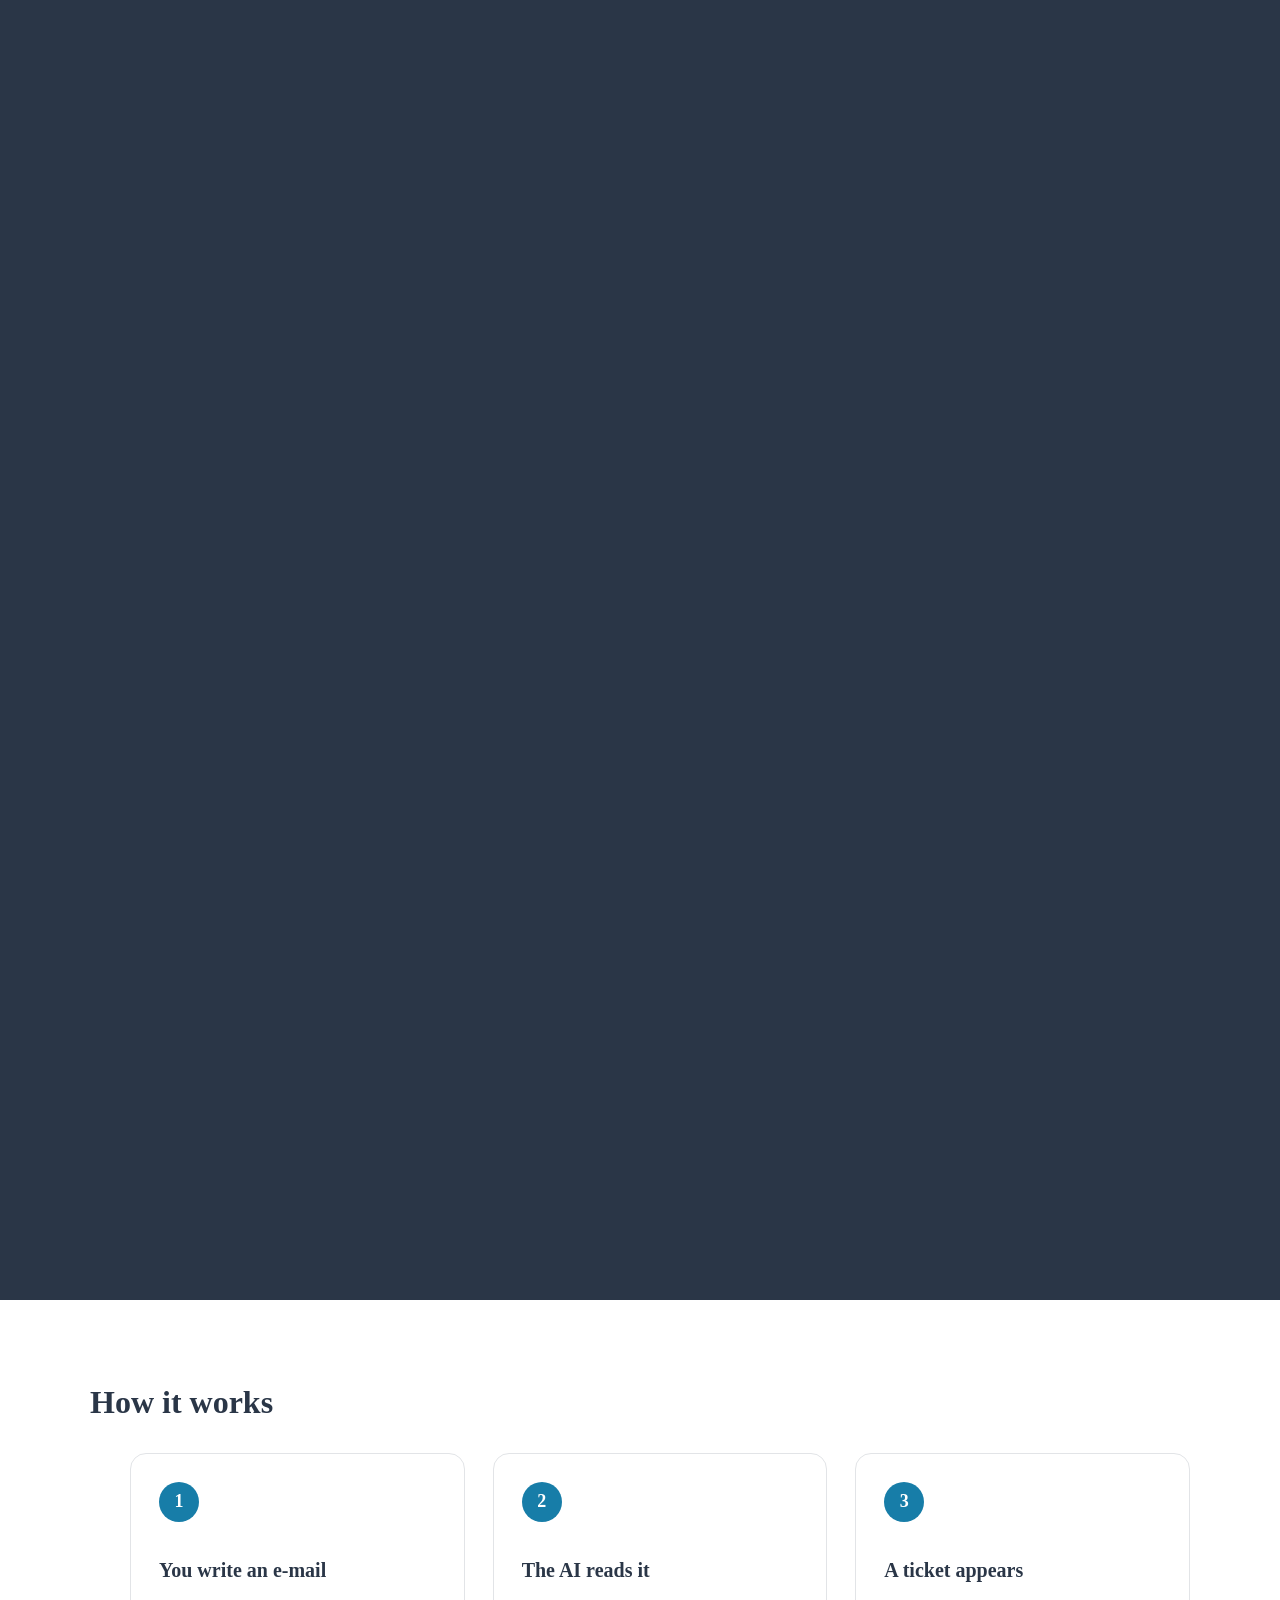
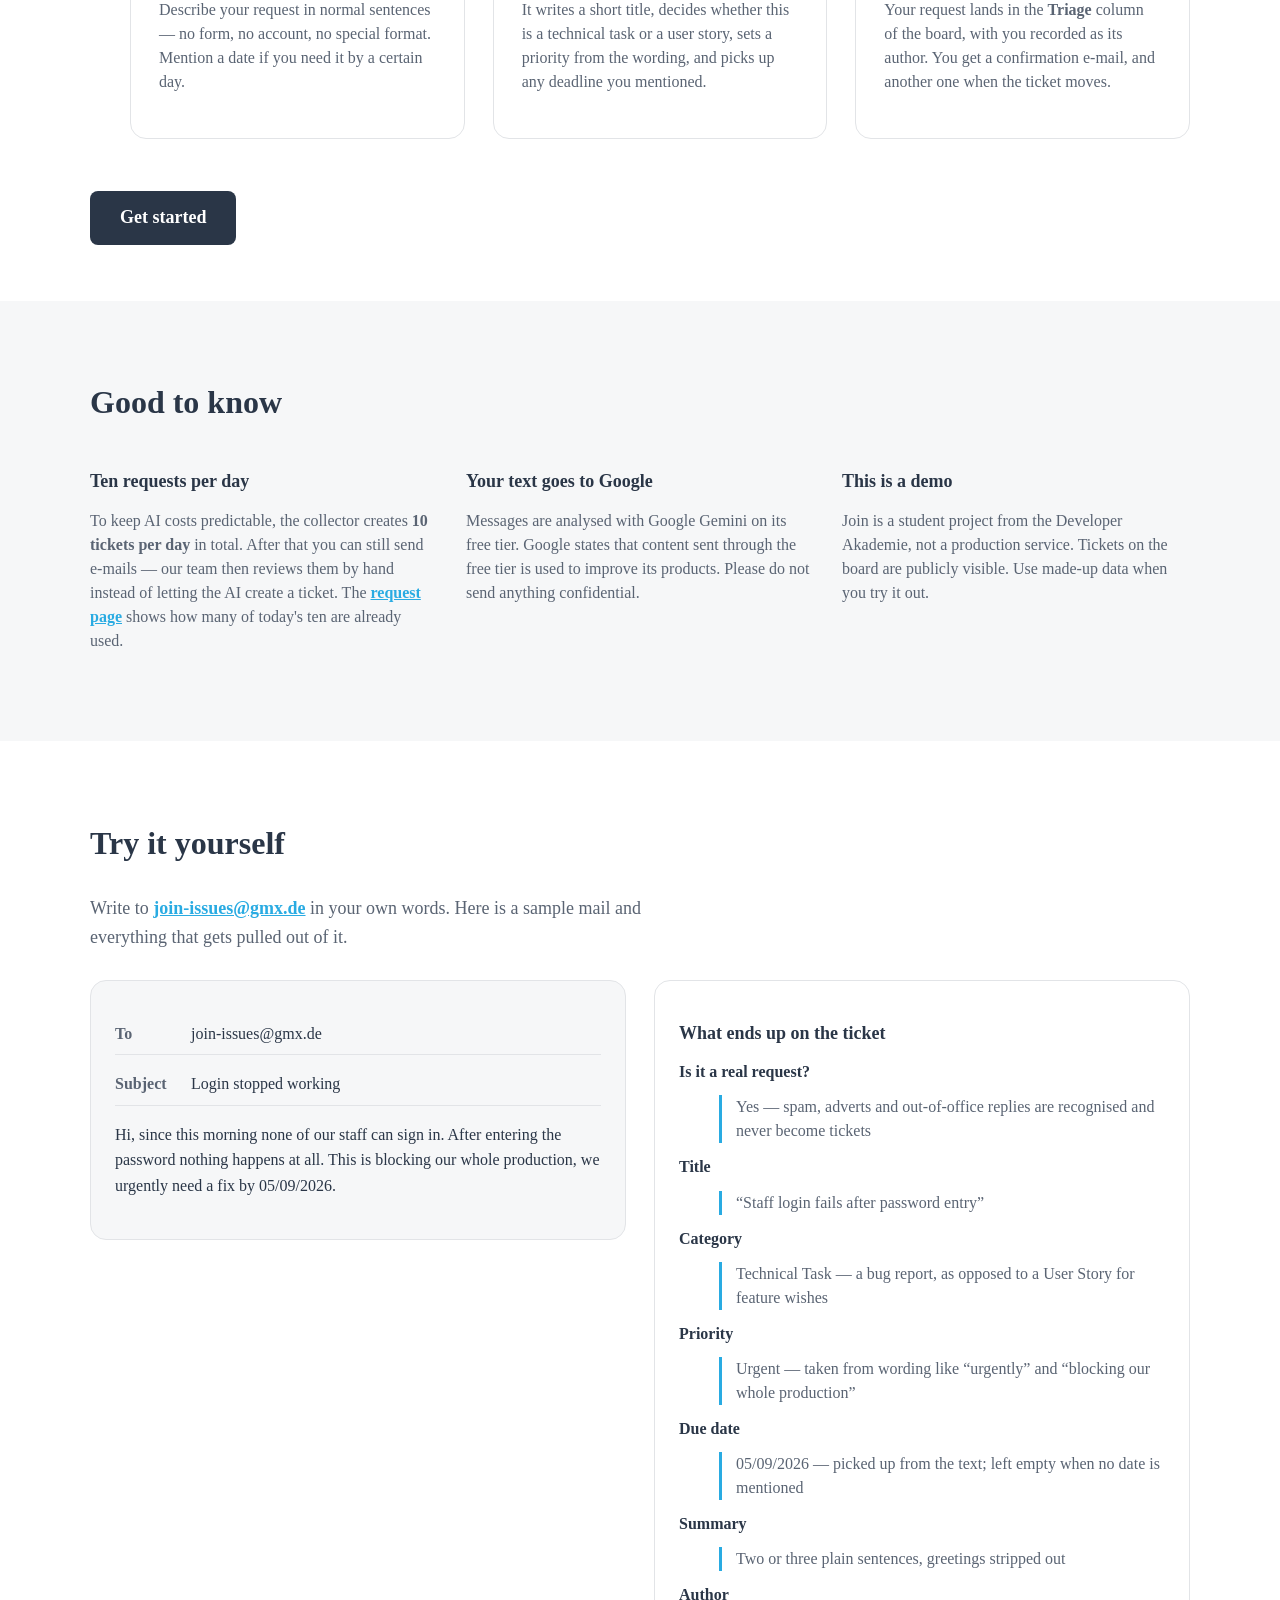
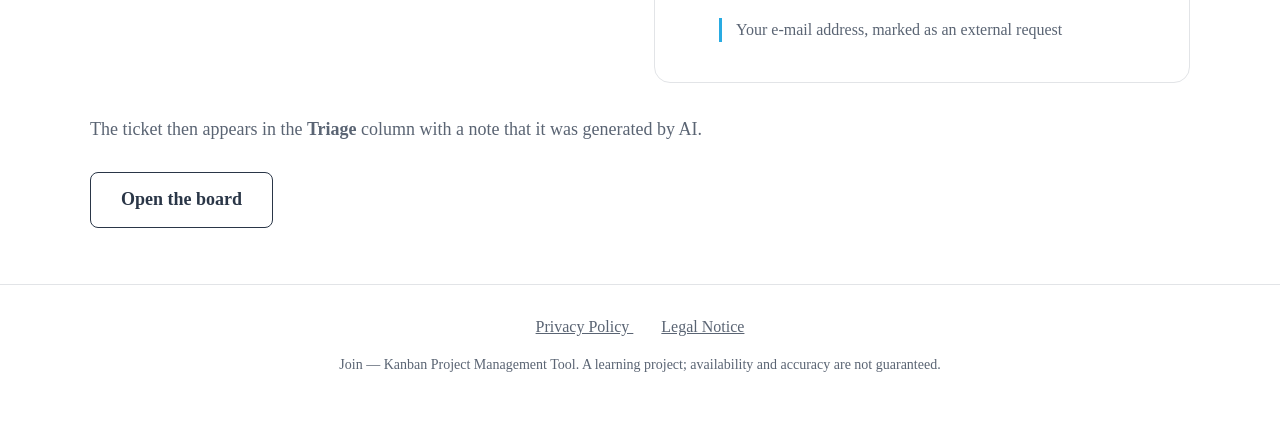
==== commit c26d115c: "assets(landing): Board-Illustration durch echten Screenshot ersetzen Die gezeichnete board-preview.s" ====
--- a/index.html
+++ b/index.html
@@ -133,8 +133,8 @@
                      </ul>
                      <img
                         class="landing__feature-preview"
-                        src="./assets/readme/board-preview.svg"
-                        alt="Illustration of the Join board with its columns and task cards"
+                        src="./assets/readme/board-preview.png"
+                        alt="Screenshot of the Join board with its five columns and task cards"
                         loading="lazy" />
                   </article>
 
--- a/styles/landing.css
+++ b/styles/landing.css
@@ -100,7 +100,16 @@
 .landing__hero {
    max-width: 1100px;
    margin: 0 auto;
-   padding: 40px 24px 64px;
+   /* Zielhoehe 60vh. min-height statt height, weil der Hero-Inhalt selbst
+      469-546px hoch ist: eine feste Hoehe wuerde ihn auf niedrigen Schirmen
+      abschneiden (bei 360x640 waeren es 226px weg). Die 64px sind der eigene
+      Innenabstand - das Projekt hat keinen border-box-Reset, min-height gilt
+      hier also fuer die Inhaltsbox, und ohne den Abzug waere der Hero 60vh
+      PLUS Innenabstand hoch. Kein box-sizing, weil das die max-width und
+      damit die linke Kante gegenueber den anderen Sektionen verschieben
+      wuerde. */
+   min-height: calc(60vh - 64px);
+   padding: 24px 24px 40px;
 }
 
 .landing__eyebrow {
--- a/styles/landing-showcase.css
+++ b/styles/landing-showcase.css
@@ -74,7 +74,10 @@
    --showcase-ink: #ffffff;
    --showcase-ink-soft: #c3cbd6;
    --showcase-hairline: rgba(255, 255, 255, 0.14);
-   --showcase-gutter: clamp(24px, 6vw, 96px);
+   /* Gleiche Startlinie wie .landing__hero und .landing__section: die haben
+      max-width 1100px (Content-Box) plus 24px Innenabstand und stehen zentriert,
+      ihr Text beginnt also bei (Breite - 1100) / 2, mindestens aber bei 24px. */
+   --showcase-gutter: max(24px, calc((100% - 1100px) / 2));
 
    background: var(--showcase-navy);
    color: var(--showcase-ink);
@@ -214,9 +217,13 @@
 
 .landing__feature-preview {
    margin-top: auto;
-   /* auto width + a max on both axes: the box shrinks to the scaled image, so
-      there is no letterboxed gap next to it. The height cap keeps this one
-      wide card from setting a rail height taller than the pinned viewport. */
+   /* The card is a column flex container, so a stretched image would be pulled
+      to the full card width and squashed (560x234 instead of 376x234).
+      flex-start keeps its own aspect ratio; auto width plus a max on both axes
+      then shrinks the box to the scaled image, so there is no letterboxed gap
+      beside it. The height cap keeps this one wide card from setting a rail
+      height taller than the pinned viewport. */
+   align-self: flex-start;
    width: auto;
    max-width: 100%;
    max-height: clamp(150px, 26vh, 250px);
@@ -275,10 +282,6 @@
       padding: 20px;
       gap: 10px;
    }
-
-   .landing__feature-preview {
-      max-height: 20vh;
-   }
 }
 
 /* Reduced motion: the engine stops panning, so the same cards have to stay
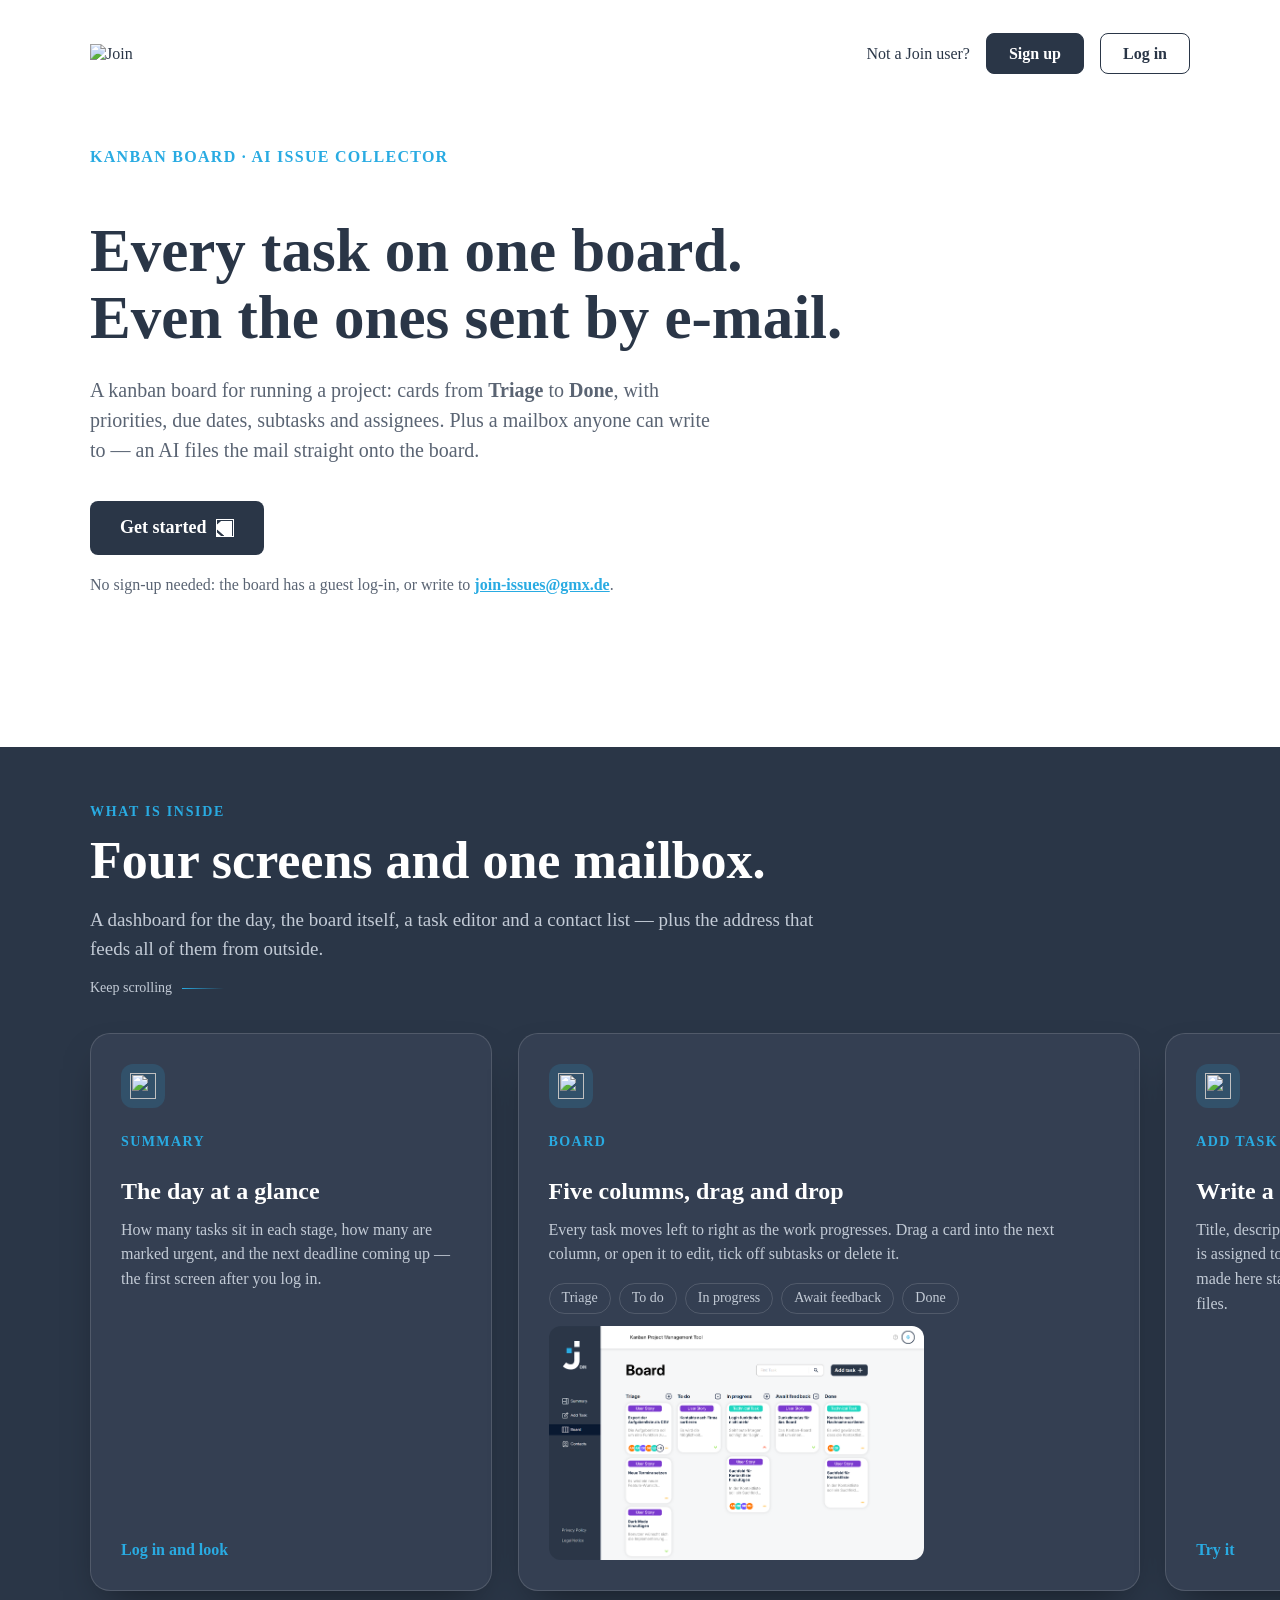
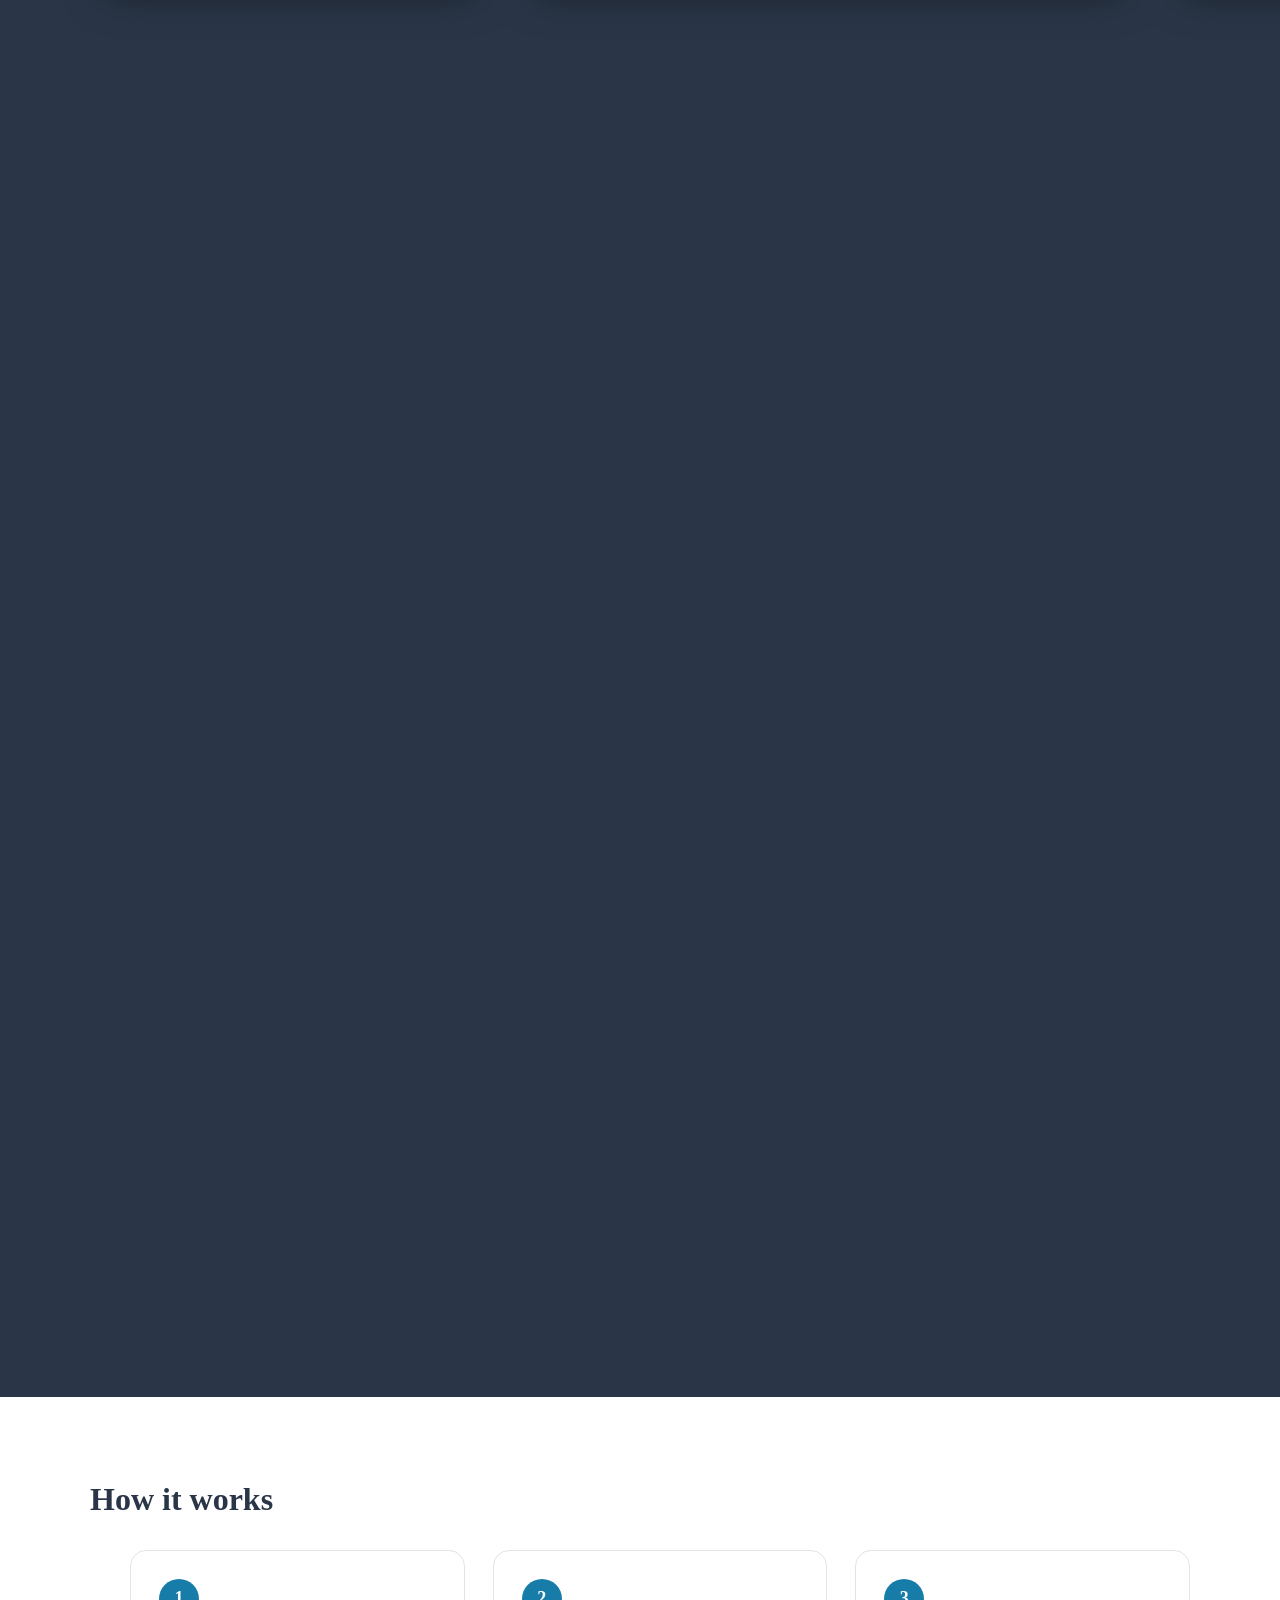
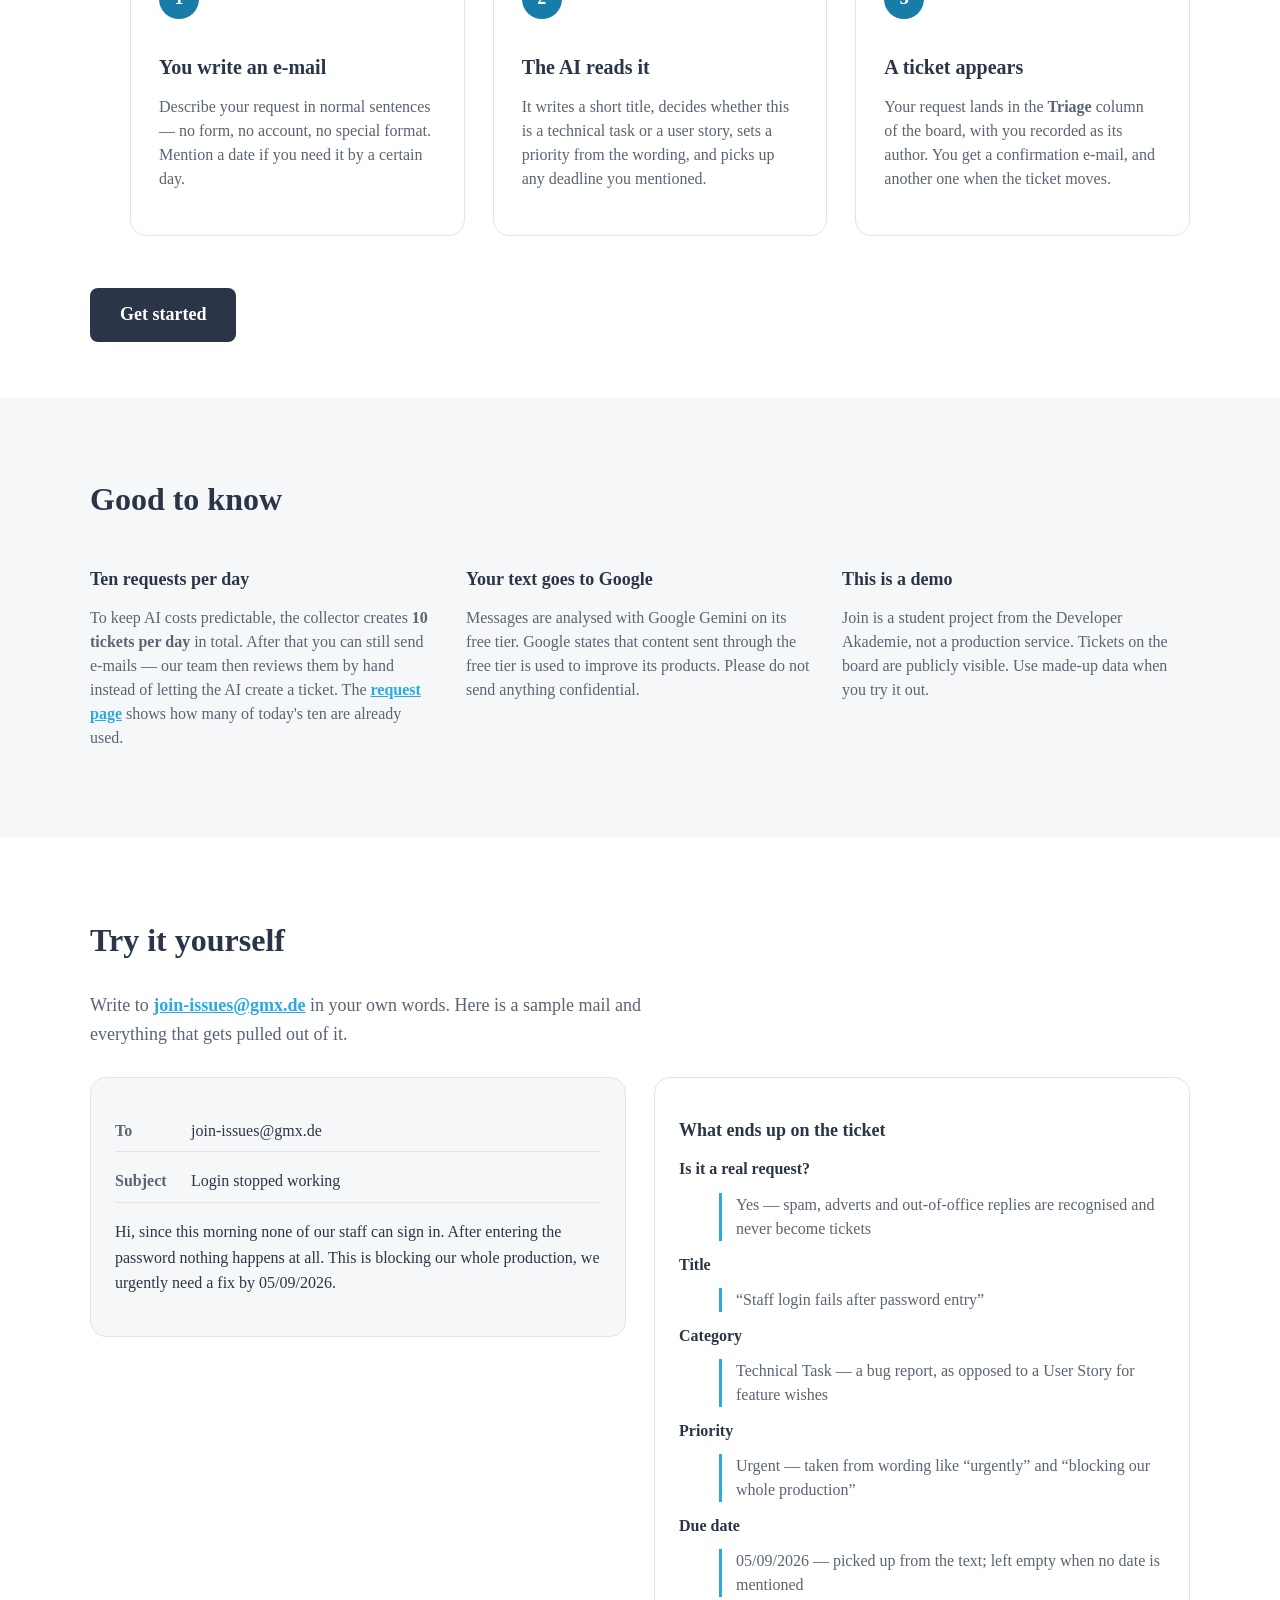
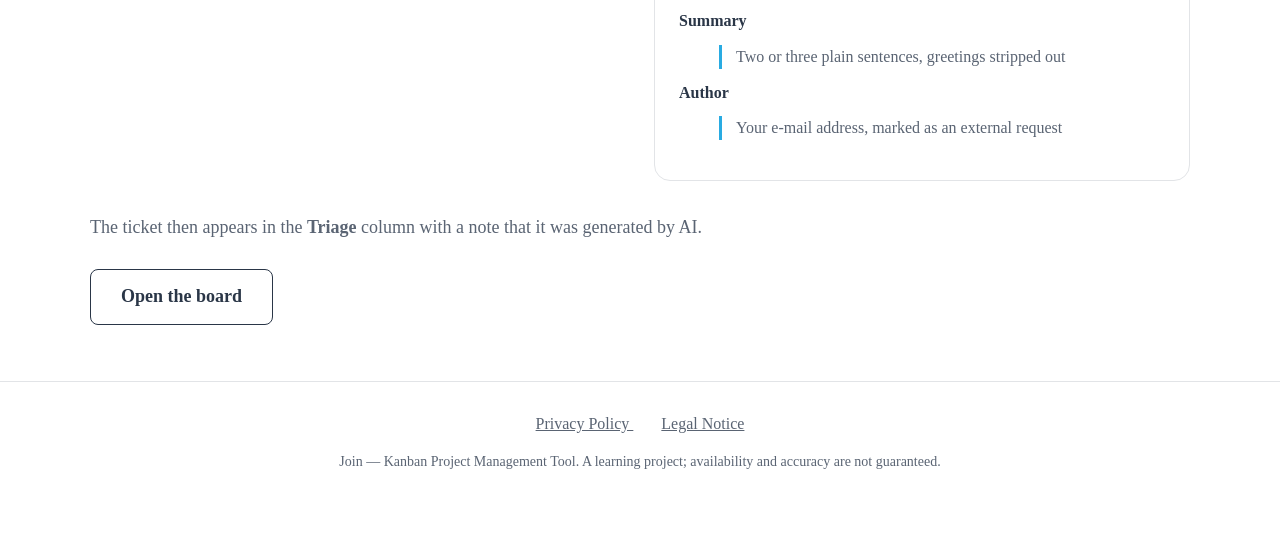
==== commit 079ea789: "copy(landing): Hero verkauft das Produkt statt nur das AI-Feature Der Hero war komplett auf den E-Ma" ====
--- a/index.html
+++ b/index.html
@@ -3,10 +3,10 @@
    <head>
       <meta charset="UTF-8" />
       <meta name="viewport" content="width=device-width, initial-scale=1.0" />
-      <title>Join Issue Collector – Send an e-mail, get a ticket</title>
+      <title>Join – Kanban board with an AI issue collector</title>
       <meta
          name="description"
-         content="Submit feature requests and bug reports to the Join kanban board by e-mail. An AI reads your message and creates a ticket automatically." />
+         content="Join is a kanban board for running a project: cards from Triage to Done with priorities, due dates, subtasks and assignees. Anyone can also send a plain e-mail, and an AI files it as a ticket on the same board." />
 
       <link
          rel="icon"
@@ -47,13 +47,14 @@
          <section class="landing__hero" aria-labelledby="hero-title">
             <p class="landing__eyebrow">Kanban board · AI issue collector</p>
             <h1 id="hero-title" class="landing__title">
-               Send an e-mail.<br />Get a ticket.
+               Every task on one board.<br />Even the ones sent by e-mail.
             </h1>
             <p class="landing__lead">
-               Write to us in plain language. An AI reads your message, works out
-               what kind of request it is, how urgent it is and when it is due —
-               then files it on our kanban board. You get a confirmation as soon
-               as your ticket exists.
+               A kanban board for running a project: cards from
+               <strong>Triage</strong> to <strong>Done</strong>, with
+               priorities, due dates, subtasks and assignees. Plus a mailbox
+               anyone can write to — an AI files the mail straight onto the
+               board.
             </p>
 
             <div class="landing__actions">
@@ -69,9 +70,8 @@
             </div>
 
             <p class="landing__address">
-               Or write to
-               <a href="mailto:join-issues@gmx.de">join-issues@gmx.de</a>
-               from your own mail program.
+               No sign-up needed: the board has a guest log-in, or write to
+               <a href="mailto:join-issues@gmx.de">join-issues@gmx.de</a>.
             </p>
          </section>
 
@@ -82,15 +82,14 @@
             data-sc-span="2.5">
             <div class="landing__showcase-stage" data-sc-stage>
                <div class="landing__showcase-head">
-                  <p class="landing__showcase-eyebrow">The whole tool</p>
+                  <p class="landing__showcase-eyebrow">What is inside</p>
                   <h2 id="showcase-title" class="landing__showcase-title">
-                     Join is a kanban board first.
+                     Four screens and one mailbox.
                   </h2>
                   <p class="landing__showcase-lead">
-                     The e-mail collector is one way in — but everything a
-                     request touches afterwards lives here: a dashboard, five
-                     columns you drag cards between, a task editor and a
-                     contact list.
+                     A dashboard for the day, the board itself, a task editor
+                     and a contact list — plus the address that feeds all of
+                     them from outside.
                   </p>
                   <p class="landing__showcase-hint" data-sc-cue="0 0.3 0 0.6">Keep scrolling</p>
                </div>
@@ -151,7 +150,7 @@
                         AI files.
                      </p>
                      <a class="landing__feature-link" href="./login.html">
-                        Try it as a guest
+                        Try it 
                      </a>
                   </article>
 
@@ -167,7 +166,7 @@
                         on the card as a coloured initial.
                      </p>
                      <a class="landing__feature-link" href="./login.html">
-                        Open the contact list
+                        Get start it
                      </a>
                   </article>
 
--- a/styles/landing.css
+++ b/styles/landing.css
@@ -100,15 +100,15 @@
 .landing__hero {
    max-width: 1100px;
    margin: 0 auto;
-   /* Zielhoehe 60vh. min-height statt height, weil der Hero-Inhalt selbst
-      469-546px hoch ist: eine feste Hoehe wuerde ihn auf niedrigen Schirmen
-      abschneiden (bei 360x640 waeren es 226px weg). Die 64px sind der eigene
-      Innenabstand - das Projekt hat keinen border-box-Reset, min-height gilt
-      hier also fuer die Inhaltsbox, und ohne den Abzug waere der Hero 60vh
-      PLUS Innenabstand hoch. Kein box-sizing, weil das die max-width und
-      damit die linke Kante gegenueber den anderen Sektionen verschieben
-      wuerde. */
-   min-height: calc(60vh - 64px);
+   /* min-height statt height, weil der Hero-Inhalt selbst 428-690px hoch ist:
+      eine feste Hoehe wuerde ihn auf niedrigen Schirmen abschneiden (bei
+      360x640 waeren es ueber 300px weg). Achtung beim Justieren: das Projekt
+      hat keinen border-box-Reset, der Wert gilt also fuer die Inhaltsbox -
+      die eigenen 64px Innenabstand kommen oben drauf, aus 64vh werden 64vh
+      + 64px Gesamthoehe (640px bei 900px Fensterhoehe). Kein box-sizing,
+      weil das ueber die max-width die linke Kante gegenueber den anderen
+      Sektionen verschieben wuerde. */
+   min-height: 64vh;
    padding: 24px 24px 40px;
 }
 
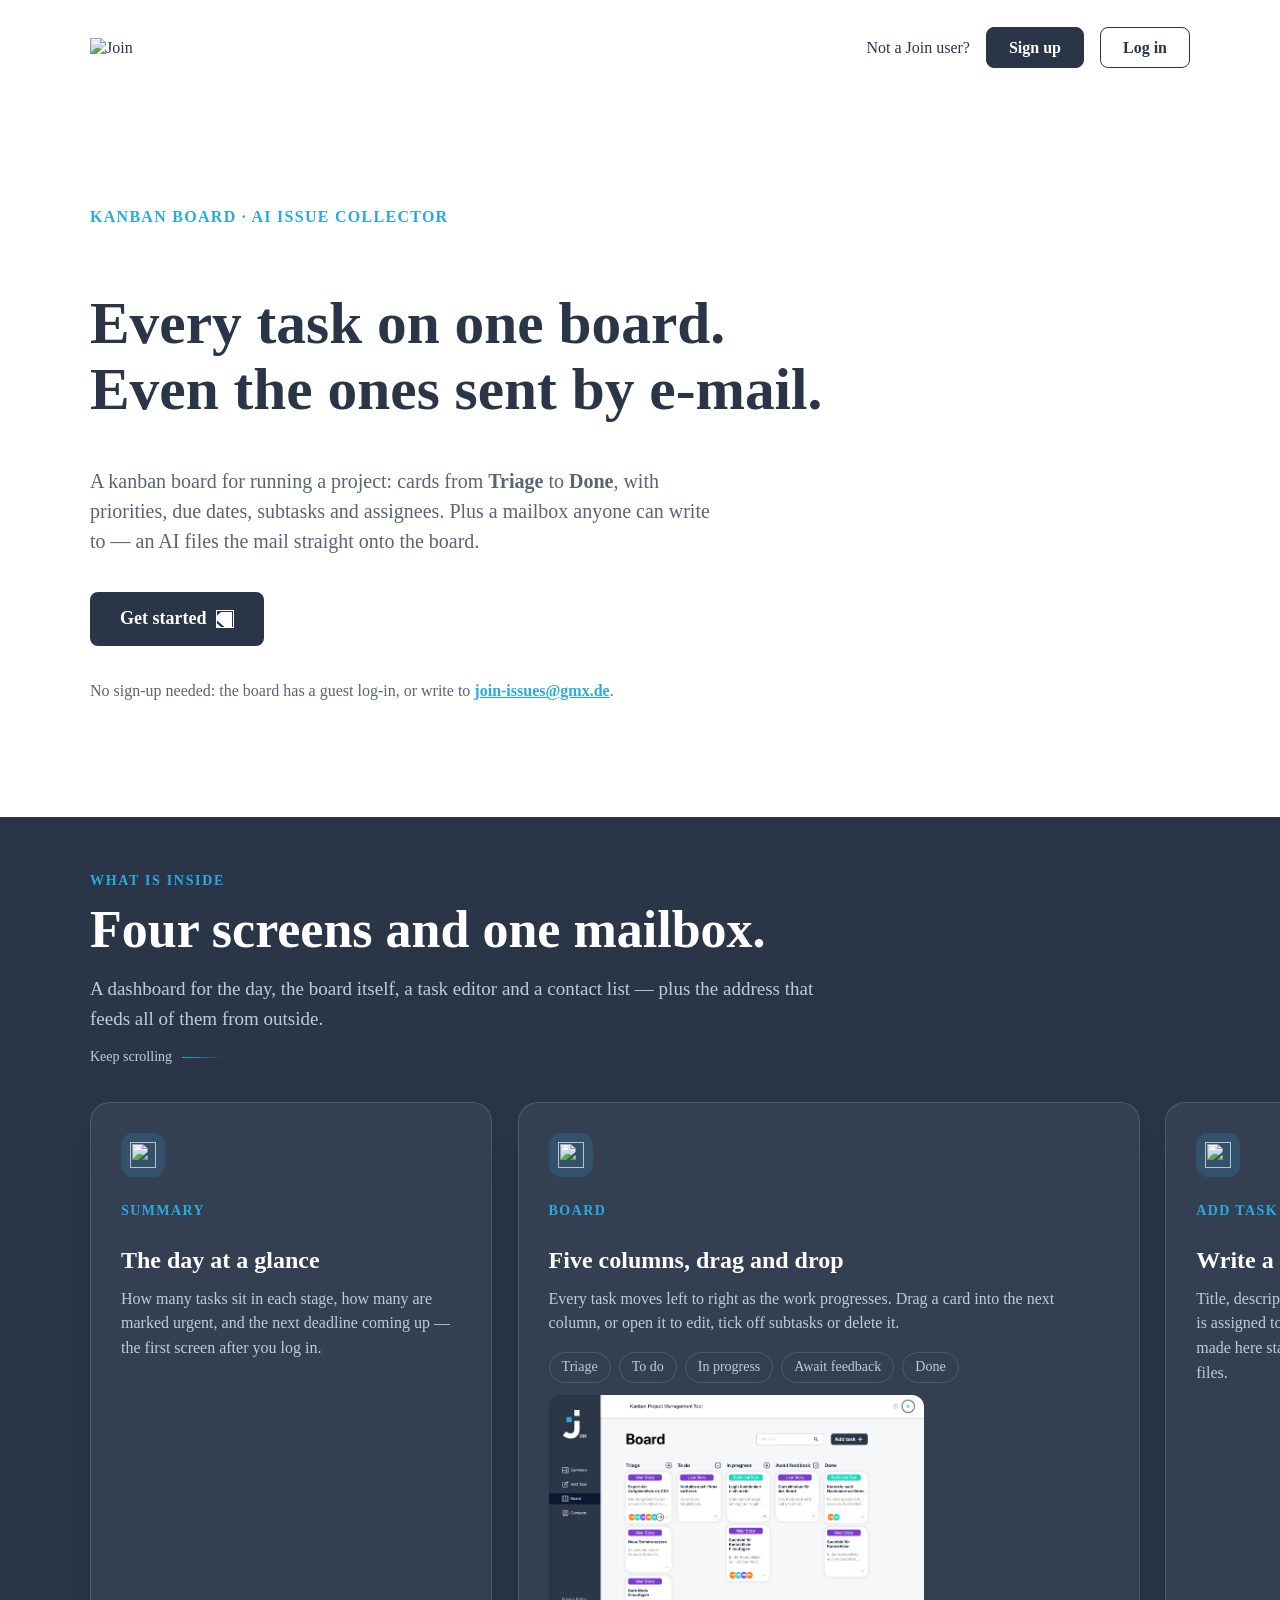
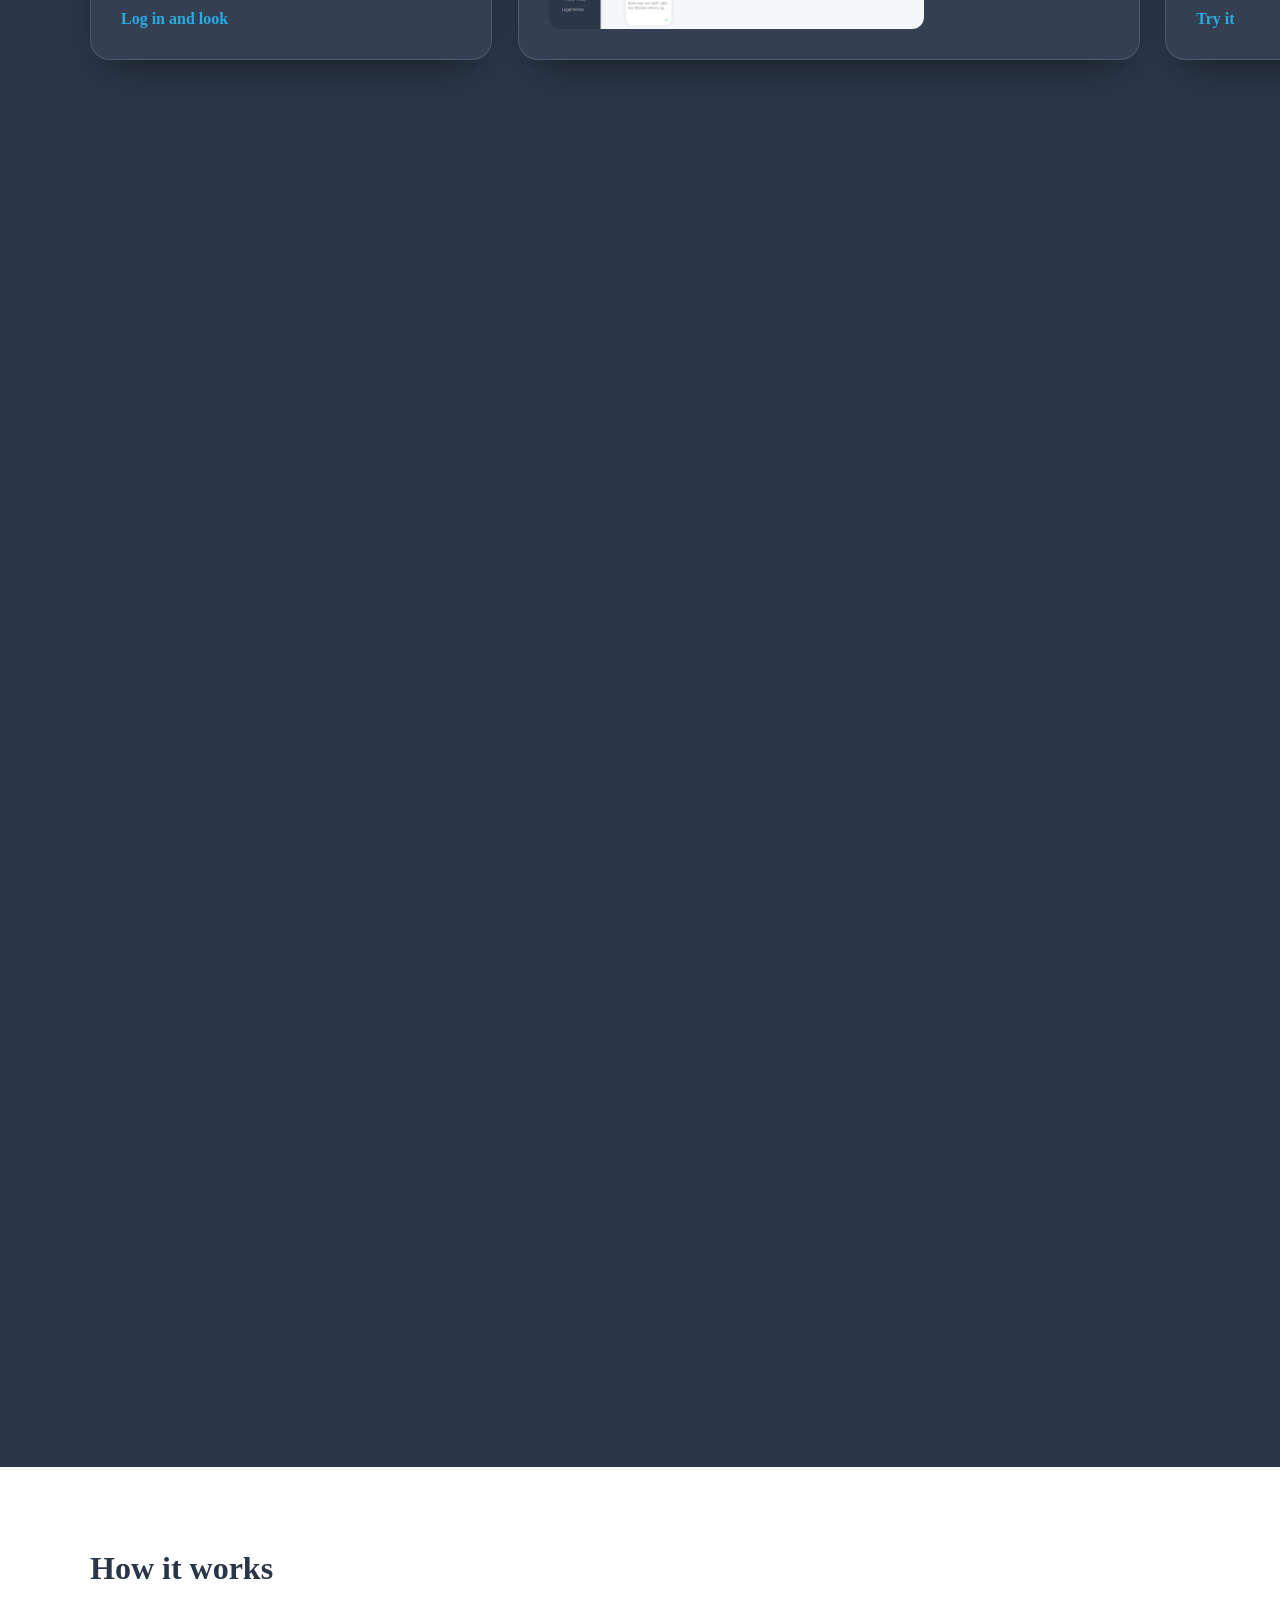
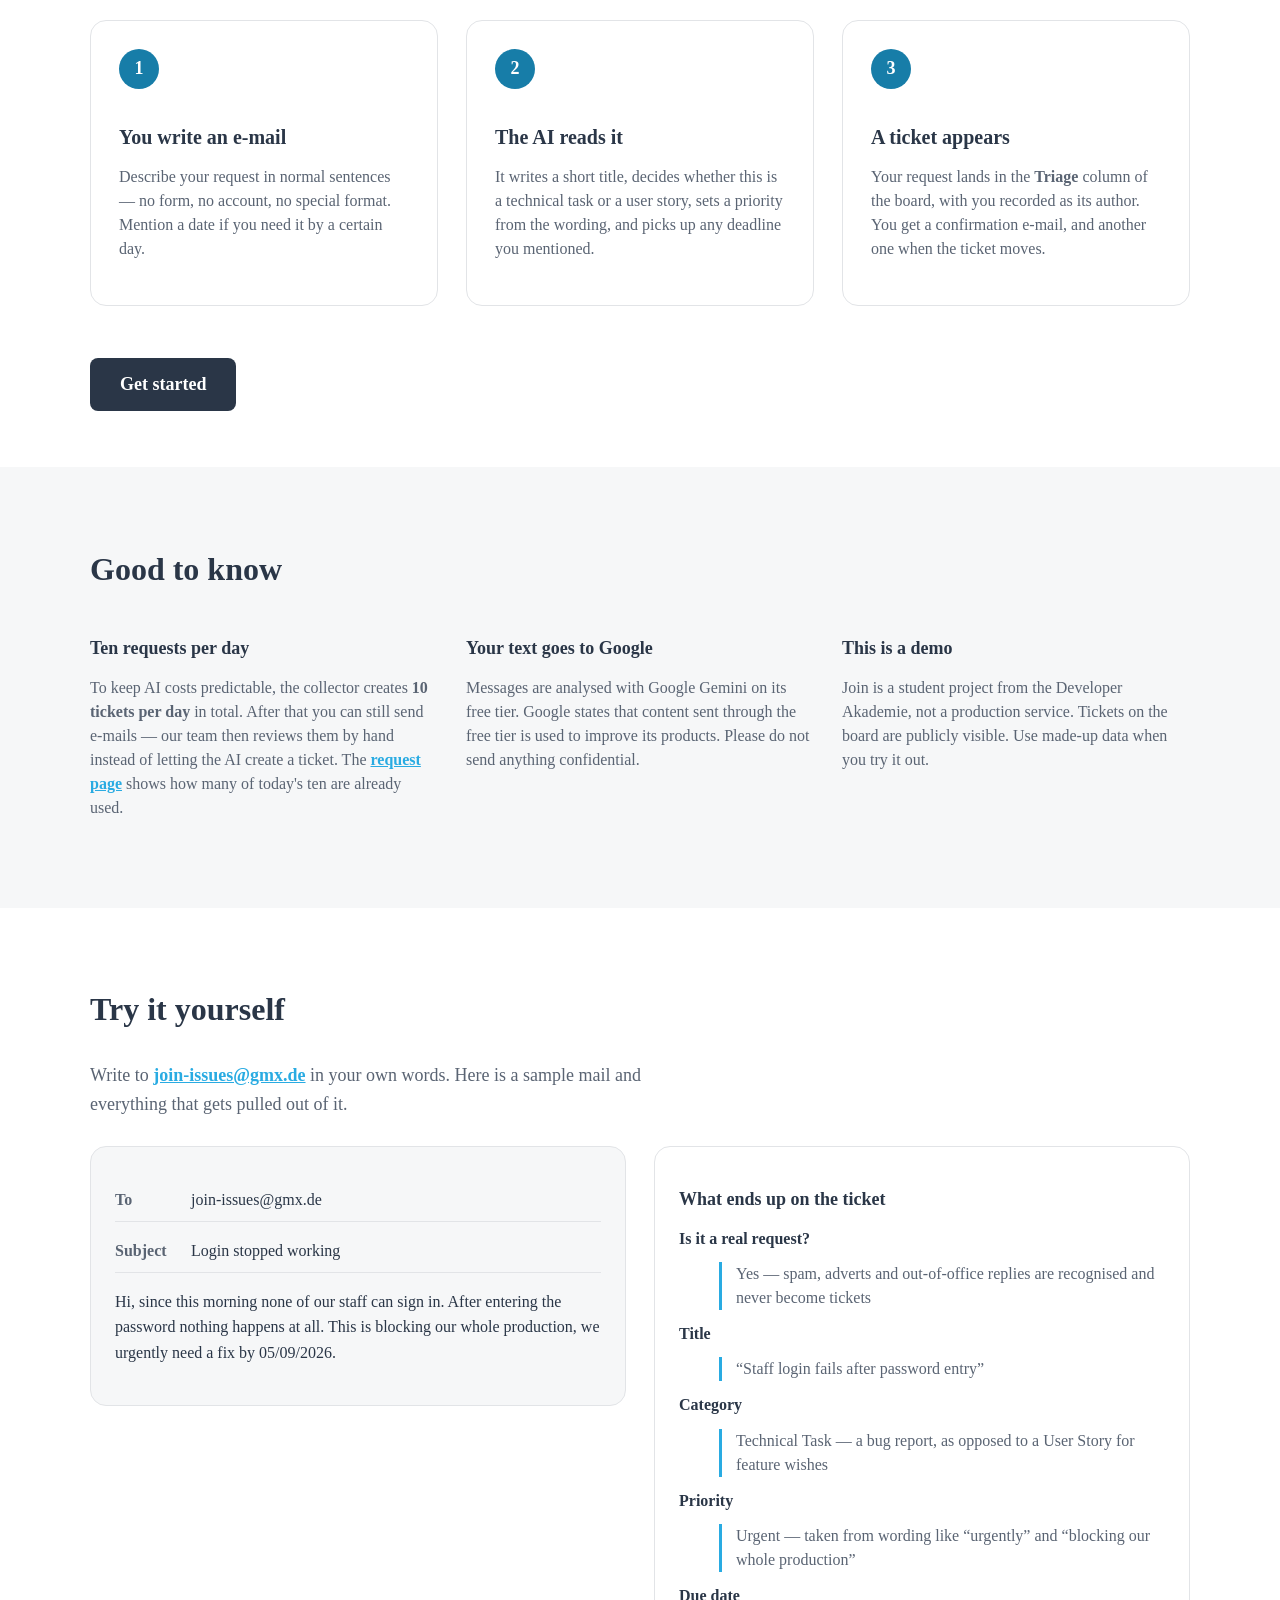
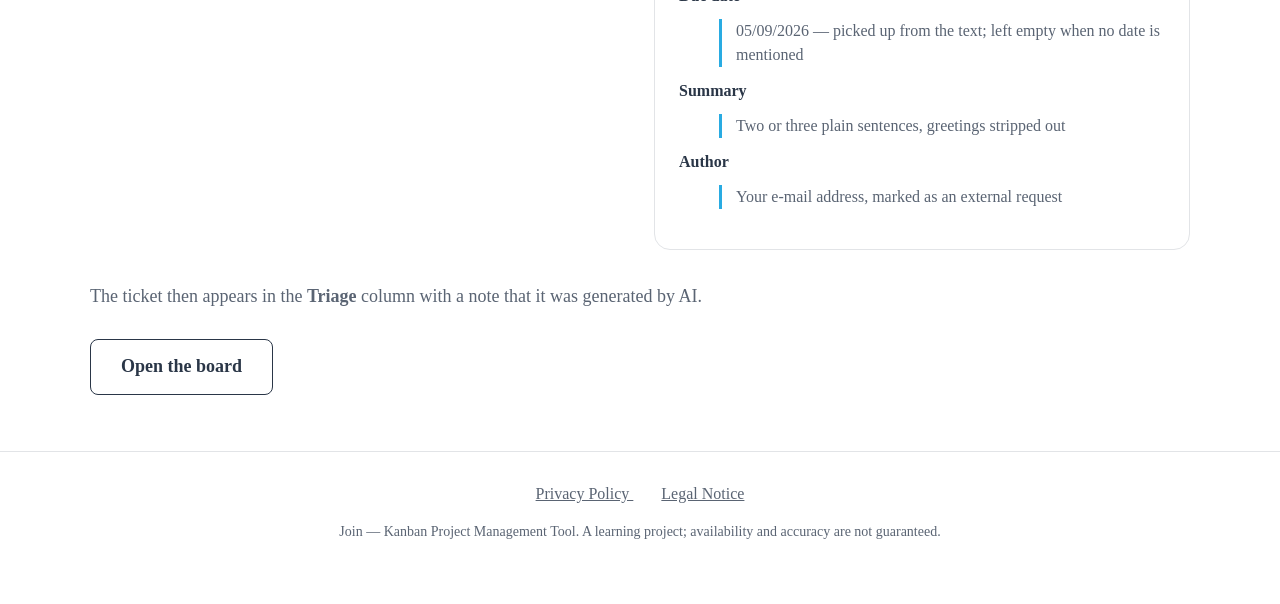
==== commit 0c543764: "feat(landing): Hero endet auf jeder Groesse genau ueber "WHAT IS INSIDE" Der Einstieg soll immer so " ====
--- a/index.html
+++ b/index.html
@@ -52,9 +52,10 @@
             <p class="landing__lead">
                A kanban board for running a project: cards from
                <strong>Triage</strong> to <strong>Done</strong>, with
-               priorities, due dates, subtasks and assignees. Plus a mailbox
-               anyone can write to — an AI files the mail straight onto the
-               board.
+               priorities, due dates, subtasks and assignees.<span
+                  class="landing__lead-more">
+                  Plus a mailbox anyone can write to — an AI files the mail
+                  straight onto the board.</span>
             </p>
 
             <div class="landing__actions">
@@ -368,5 +369,6 @@
       <script>
          ScrollCraft.mount(document.querySelector(".landing__showcase").parentNode);
       </script>
+      <script src="./scripts/landing/hero-fit.js"></script>
    </body>
 </html>
--- a/styles/landing.css
+++ b/styles/landing.css
@@ -13,6 +13,11 @@
    --landing-ink: #2a3647;
    --landing-muted: #5a6473;
    --landing-surface: #f6f7f8;
+   /* Ein Knopf fuer die Breite der Inhaltsspalte. Header, Hero, alle Sektionen
+      und der Gutter des Showcase (landing-showcase.css) lesen ihn, damit die
+      linke Kante ueberall dieselbe bleibt. Auf sehr breiten Schirmen waechst er
+      mit - bei 1100px belegt der Inhalt auf 4K nur 30% der Flaeche. */
+   --landing-max: 1100px;
 
    display: block;
    min-height: 100vh;
@@ -40,9 +45,14 @@
 /* Header */
 
 .landing__header {
-   max-width: 1100px;
+   max-width: var(--landing-max);
    margin: 0 auto;
-   padding: 28px 24px;
+   /* min() statt fester Werte in diesem ganzen Abschnitt: auf hohen Fenstern
+      bleibt exakt der bisherige Wert stehen, auf flachen schrumpft er mit der
+      Fensterhoehe. Das ist noetig, damit der Hero zusammen mit dem Guckloch auf
+      den dunklen Abschnitt (siehe scripts/landing/hero-fit.js) auf einen
+      Bildschirm passt. */
+   padding: min(28px, 2.4vh) 24px;
    display: flex;
    align-items: center;
    justify-content: space-between;
@@ -98,7 +108,7 @@
 /* Hero */
 
 .landing__hero {
-   max-width: 1100px;
+   max-width: var(--landing-max);
    margin: 0 auto;
    /* min-height statt height, weil der Hero-Inhalt selbst 428-690px hoch ist:
       eine feste Hoehe wuerde ihn auf niedrigen Schirmen abschneiden (bei
@@ -108,8 +118,22 @@
       + 64px Gesamthoehe (640px bei 900px Fensterhoehe). Kein box-sizing,
       weil das ueber die max-width die linke Kante gegenueber den anderen
       Sektionen verschieben wuerde. */
-   min-height: 64vh;
-   padding: 24px 24px 40px;
+   /* min() statt purem 64vh: der Hero-Inhalt ist rund 480px hoch, auf einem
+      2160px hohen 4K-Schirm waeren 64vh 1382px - also ueber 900px leere
+      weisse Flaeche unter dem Text. */
+   min-height: min(64vh, 620px);
+   padding: min(24px, 2.6vh) 24px min(40px, 3vh);
+}
+
+/* Setzt scripts/landing/hero-fit.js: der Hero bekommt per Inline-Stil genau die
+   Hoehe, die den dunklen Abschnitt mit seiner Zeile "WHAT IS INSIDE" an den
+   unteren Bildschirmrand schiebt. Weil die Hoehe dann vom Bildschirm kommt und
+   nicht vom Text, wird der Inhalt senkrecht mittig gestellt - sonst haengt er
+   auf hohen Schirmen oben und darunter steht eine grosse leere Flaeche. */
+.landing__hero--fill {
+   display: flex;
+   flex-direction: column;
+   justify-content: center;
 }
 
 .landing__eyebrow {
@@ -118,30 +142,31 @@
    letter-spacing: 0.08em;
    text-transform: uppercase;
    color: var(--landing-cyan);
-   margin-bottom: 16px;
+   margin-bottom: min(16px, 1.8vh);
 }
 
 .landing__title {
-   font-size: 61px;
+   font-size: min(61px, 6.6vh);
    font-weight: 700;
    line-height: 1.1;
    color: var(--landing-navy);
-   margin-bottom: 24px;
+   margin-bottom: min(24px, 2.8vh);
 }
 
 .landing__lead {
-   font-size: 20px;
+   /* 16px ist die Untergrenze aus der Projekt-Checkliste fuer Fliesstext. */
+   font-size: min(20px, max(16px, 2.4vh));
    line-height: 1.5;
    max-width: 62ch;
    color: var(--landing-muted);
-   margin-bottom: 36px;
+   margin-bottom: min(36px, 4vh);
 }
 
 .landing__actions {
    display: flex;
    flex-wrap: wrap;
    gap: 16px;
-   margin-bottom: 20px;
+   margin-bottom: min(20px, 2.2vh);
 }
 
 /* Form und Hover-Verhalten der Welcome-Knoepfe (.login__button in
@@ -149,7 +174,7 @@
 .landing__button {
    font-size: 18px;
    font-weight: 700;
-   padding: 16px 30px;
+   padding: min(16px, 1.8vh) 30px;
    border-radius: 8px;
    display: inline-block;
    text-decoration: none;
@@ -211,7 +236,7 @@
 /* Sections */
 
 .landing__section {
-   max-width: 1100px;
+   max-width: var(--landing-max);
    margin: 0 auto;
    padding: 56px 24px;
 }
@@ -224,7 +249,7 @@
 }
 
 .landing__section--notes > * {
-   max-width: 1100px;
+   max-width: var(--landing-max);
    margin-left: auto;
    margin-right: auto;
    padding-left: 24px;
@@ -240,14 +265,22 @@
 
 /* Steps */
 
+/* padding: 0 - eine <ul> hat 40px Browser-Einzug; ohne Aufzaehlungspunkte
+   verschiebt der die Karten nur gegen die Ueberschrift. min(260px, 100%)
+   statt 260px, weil eine feste Untergrenze auf 320px-Schirmen breiter ist
+   als der Platz und die Seite seitwaerts scrollen laesst. */
 .landing__steps {
    list-style: none;
+   padding: 0;
    display: grid;
-   grid-template-columns: repeat(auto-fit, minmax(260px, 1fr));
+   grid-template-columns: repeat(auto-fit, minmax(min(260px, 100%), 1fr));
    gap: 28px;
 }
 
 .landing__step {
+   /* Projekt hat keinen border-box-Reset: ohne das kaemen 28px Innenabstand
+      und 1px Rahmen auf die volle Spaltenbreite obendrauf. */
+   box-sizing: border-box;
    padding: 28px;
    border-radius: 16px;
    border: 1px solid #e2e4e7;
@@ -289,9 +322,12 @@
 /* Notes */
 
 .landing__notes {
+   /* Kein padding-Reset wie bei .landing__steps: den Browser-Einzug ueberschreibt
+      hier schon .landing__section--notes > * mit den 24px Seitenabstand - ein
+      eigenes padding: 0 wuerde die Liste an den Bildschirmrand ziehen. */
    list-style: none;
    display: grid;
-   grid-template-columns: repeat(auto-fit, minmax(260px, 1fr));
+   grid-template-columns: repeat(auto-fit, minmax(min(260px, 100%), 1fr));
    gap: 28px;
 }
 
@@ -320,13 +356,14 @@
 
 .landing__example {
    display: grid;
-   grid-template-columns: repeat(auto-fit, minmax(320px, 1fr));
+   grid-template-columns: repeat(auto-fit, minmax(min(320px, 100%), 1fr));
    gap: 28px;
    margin-bottom: 32px;
    align-items: start;
 }
 
 .landing__mail {
+   box-sizing: border-box;
    padding: 24px;
    border-radius: 16px;
    border: 1px solid #e2e4e7;
@@ -357,6 +394,7 @@
 }
 
 .landing__result {
+   box-sizing: border-box;
    padding: 24px;
    border-radius: 16px;
    border: 1px solid #e2e4e7;
@@ -432,12 +470,43 @@
       padding: 10px 16px;
    }
 
+   /* Auf schmalen Schirmen bricht die Ueberschrift auf vier bis fuenf Zeilen
+      um, deshalb reagiert sie hier staerker auf die Fensterhoehe als oben. */
    .landing__title {
-      font-size: 40px;
+      font-size: min(40px, 4.6vh);
+      margin-bottom: min(24px, 2.2vh);
+   }
+
+   .landing__eyebrow {
+      margin-bottom: min(16px, 1.4vh);
+   }
+
+   .landing__button {
+      font-size: min(18px, max(16px, 2.6vh));
+   }
+
+   /* Der Hinweis unter dem Knopf ist Kleingedrucktes, die Untergrenze dafuer
+      sind 14px. */
+   .landing__address {
+      font-size: min(16px, max(14px, 2.2vh));
    }
 
    .landing__lead {
-      font-size: 18px;
+      font-size: min(18px, max(16px, 2.6vh));
+      margin-bottom: min(36px, 3vh);
+   }
+
+   .landing__actions {
+      margin-bottom: min(20px, 1.6vh);
+   }
+
+   /* Der zweite Satz des Vorspanns faellt auf schmalen Schirmen weg: er kostet
+      dort vier Zeilen, und genau die fehlen, damit der Einstieg zusammen mit
+      dem Guckloch auf den dunklen Abschnitt auf einen Bildschirm passt. Der
+      Inhalt steht unverkuerzt im Abschnitt "How it works" und in der
+      Seitenbeschreibung. */
+   .landing__lead-more {
+      display: none;
    }
 
    .landing__section-title {
@@ -449,3 +518,91 @@
       text-align: center;
    }
 }
+
+/* Grosse Schirme (WQHD-Ultrawide, 4K).
+   Bis 1600px bleibt alles wie bisher. Darueber waechst die Inhaltsspalte mit,
+   weil eine feste 1100px-Spalte auf 3440px oder 3840px Breite nur noch ein
+   Drittel bzw. ein Drittel der Flaeche belegt und der Text verloren wirkt.
+   Die Schrift waechst in denselben Stufen mit - sonst steht eine 61px-Zeile
+   allein auf einer 1560px breiten Spalte. */
+@media (min-width: 1600px) {
+   .landing {
+      --landing-max: 1320px;
+   }
+
+   /* Auch hier mit vh gedeckelt, sonst bleibt die Ueberschrift auf einem
+      flachen Fenster (z.B. 1920x500) bei 72px und der Einstieg passt nicht
+      mehr zusammen mit dem Guckloch auf einen Bildschirm. */
+   .landing__title {
+      font-size: min(72px, 7vh);
+   }
+
+   .landing__lead {
+      font-size: min(22px, max(16px, 2.4vh));
+   }
+
+   .landing__section-title {
+      font-size: 38px;
+   }
+
+   .landing__step-title,
+   .landing__try-text {
+      font-size: 21px;
+   }
+}
+
+@media (min-width: 2400px) {
+   .landing {
+      --landing-max: 1560px;
+   }
+
+   .landing__title {
+      font-size: min(84px, 8vh);
+   }
+
+   .landing__lead {
+      font-size: min(24px, max(16px, 2.6vh));
+   }
+
+   .landing__section-title {
+      font-size: 44px;
+   }
+
+   .landing__step-text,
+   .landing__note-text,
+   .landing__mail-body,
+   .landing__field-value {
+      font-size: 18px;
+   }
+}
+
+/* Flache Handy-Schirme. Hier reicht der Platz sonst nicht fuer Einstieg plus
+   das Guckloch auf den dunklen Abschnitt. Die Zeile ueber der Ueberschrift ist
+   die einzige rein schmueckende Zeile im Einstieg, deshalb faellt sie hier. */
+@media (max-width: 820px) and (max-height: 700px) {
+   .landing__eyebrow {
+      display: none;
+   }
+}
+
+/* Handy quer und aehnlich flache Fenster - auch am Desktop, wenn jemand das
+   Fenster flach zieht. Hier bleibt nach Ueberschrift, Knopf und Hinweiszeile
+   kein Platz mehr fuer den Vorspann, wenn der dunkle Abschnitt unten noch
+   angeschnitten sichtbar sein soll. Der Vorspann faellt deshalb weg - er steht
+   wortgleich in der Seitenbeschreibung und ausfuehrlich im Abschnitt
+   "How it works". */
+@media (max-height: 520px) {
+   .landing__lead {
+      display: none;
+   }
+}
+
+/* Sehr breite und dabei flache Fenster (Ultrawide, halbhoch aufgezogen).
+   Die Ueberschrift ist dort schon gross, der Vorspann steht in einer eigenen
+   Spalte darunter - zusammen passen sie nicht mehr ueber das Guckloch.
+   Gleiche Begruendung wie bei der flachen Regel oben. */
+@media (min-width: 2400px) and (max-height: 700px) {
+   .landing__lead {
+      display: none;
+   }
+}
--- a/styles/landing-showcase.css
+++ b/styles/landing-showcase.css
@@ -75,9 +75,20 @@
    --showcase-ink-soft: #c3cbd6;
    --showcase-hairline: rgba(255, 255, 255, 0.14);
    /* Gleiche Startlinie wie .landing__hero und .landing__section: die haben
-      max-width 1100px (Content-Box) plus 24px Innenabstand und stehen zentriert,
-      ihr Text beginnt also bei (Breite - 1100) / 2, mindestens aber bei 24px. */
-   --showcase-gutter: max(24px, calc((100% - 1100px) / 2));
+      max-width var(--landing-max) (Content-Box) plus 24px Innenabstand und
+      stehen zentriert, ihr Text beginnt also bei (Breite - Spalte) / 2,
+      mindestens aber bei 24px. --landing-max kommt aus landing.css und waechst
+      auf breiten Schirmen mit. */
+   --showcase-gutter: max(24px, calc((100% - var(--landing-max, 1100px)) / 2));
+   /* Breite einer normalen Karte (Inhaltsbox) und daraus die Aussenbreite samt
+      Innenabstand und Rahmen. Der Nachlauf am Ende der Reihe rechnet damit,
+      wie weit die letzte Karte noch nach links laufen darf, ohne aus dem Bild
+      zu geraten. --sc-gap ist der Abstand zwischen zwei Karten. */
+   --sc-card: 340px;
+   --sc-gap: clamp(16px, 2vw, 28px);
+   --sc-card-outer: calc(
+      clamp(250px, 76vw, var(--sc-card)) + 2 * clamp(20px, 2.4vw, 30px) + 2px
+   );
 
    background: var(--showcase-navy);
    color: var(--showcase-ink);
@@ -158,14 +169,37 @@
    what the engine pans through as you scroll. */
 
 .landing__showcase-rail {
-   gap: clamp(16px, 2vw, 28px);
+   gap: var(--sc-gap);
    padding-inline: var(--showcase-gutter);
    align-items: stretch;
 }
 
+/* Nachlauf hinter der letzten Karte.
+   Die Animation schiebt die Reihe um (Reihenbreite - Bildschirmbreite) nach
+   links, und Chrome zaehlt den rechten Innenabstand eines Flex-Containers dabei
+   nicht mit. Ohne diesen Platzhalter endet die Bewegung genau dann, wenn die
+   letzte Karte ("And the door from outside") mit der rechten Bildschirmkante
+   abschliesst - sie klebt am Rand und die Sektion gibt sofort weiter.
+   Mit ihm laeuft sie bis kurz vor die Bildschirmmitte:
+   - 50vw waere die Mitte,
+   - der zweite Wert deckelt das auf "Karte bleibt ganz im Bild" (20px Reserve
+     fuer die Bildlaufleiste, die in 100vw mitzaehlt),
+   - der negative Aussenabstand hebt den Reihenabstand auf, damit der Wert
+     wirklich der Abstand zur rechten Kante ist und nicht 16-28px mehr. */
+.landing__showcase-rail::after {
+   content: "";
+   flex-grow: 0;
+   flex-shrink: 0;
+   flex-basis: min(
+      50vw,
+      max(0px, calc(100vw - var(--sc-card-outer) - 20px))
+   );
+   margin-inline-start: calc(-1 * var(--sc-gap));
+}
+
 .landing__feature {
    flex: 0 0 auto;
-   width: clamp(250px, 76vw, 340px);
+   width: clamp(250px, 76vw, var(--sc-card));
    display: flex;
    flex-direction: column;
    gap: 12px;
@@ -270,6 +304,15 @@
       gap: 16px;
    }
 
+   /* Wie auf schmalen Schirmen: oben ausrichten statt mittig. Auf flachen
+      Fenstern ist der Inhalt der Buehne sonst hoeher als die Buehne, laeuft
+      nach oben heraus und wird abgeschnitten - dann waere die Zeile
+      "WHAT IS INSIDE" gar nicht mehr an der Bildschirmkante zu sehen. */
+   .sc-ready .landing__showcase-stage {
+      justify-content: flex-start;
+      padding-block-start: min(24px, 3vh);
+   }
+
    .landing__showcase-title {
       font-size: clamp(26px, 3.4vw, 38px);
    }
@@ -307,3 +350,79 @@
       display: none;
    }
 }
+
+/* Grosse Schirme: die Karten wachsen mit.
+   Zwei Gruende. Erstens sehen 340px breite Karten auf einem 4K-Schirm winzig
+   aus. Zweitens lebt dieser Abschnitt davon, dass die Kartenreihe breiter ist
+   als der Bildschirm - nur diesen Ueberhang schiebt die Scroll-Animation
+   seitwaerts. Bei 3840px Breite war der Ueberhang auf 0 geschrumpft: die
+   Sektion blieb anderthalb Bildschirme lang stehen, ohne sich zu bewegen. */
+@media (min-width: 1600px) {
+   .landing__showcase {
+      --sc-card: 400px;
+   }
+
+   .landing__feature--wide {
+      width: 660px;
+   }
+
+   /* Der Kopf des Abschnitts zieht mit der Ueberschrift des Hero mit -
+      52px neben einem 72px-Titel weiter oben wirkt wie ein Bruch. */
+   .landing__showcase-title {
+      font-size: 64px;
+   }
+
+   .landing__showcase-lead {
+      font-size: 22px;
+   }
+
+   .landing__showcase-head {
+      max-width: 900px;
+   }
+}
+
+@media (min-width: 2400px) {
+   .landing__showcase {
+      --sc-card: 480px;
+   }
+
+   .landing__feature--wide {
+      width: 820px;
+   }
+
+   .landing__feature-text {
+      font-size: 18px;
+   }
+
+}
+
+/* Die groesste Kopf-Stufe haengt zusaetzlich an der Fensterhoehe: der Abschnitt
+   ist genau einen Bildschirm hoch, und auf einem 2560x900-Fenster ragten Kopf
+   plus Karten 17px darueber hinaus - die Ueberschrift waere oben abgeschnitten
+   worden. */
+@media (min-width: 2400px) and (min-height: 1000px) {
+   .landing__showcase-title {
+      font-size: 76px;
+   }
+
+   .landing__showcase-lead {
+      font-size: 24px;
+   }
+
+   .landing__showcase-head {
+      max-width: 1040px;
+   }
+}
+
+/* Schmale Schirme: der Kopf der Buehne steht oben statt mittig.
+   Der Einstieg darueber ist so hoch bemessen, dass genau die Zeile
+   "WHAT IS INSIDE" unten am Bildschirmrand stehen bleibt. Bei mittiger
+   Ausrichtung haengt diese Zeile auf einem hohen Handy 130px unter der
+   Abschnittskante - der Einstieg muesste dann 130px kuerzer sein, als sein
+   eigener Text braucht. Oben ausgerichtet sind es rund 25px. */
+@media (max-width: 820px) {
+   .sc-ready .landing__showcase-stage {
+      justify-content: flex-start;
+      padding-block-start: min(24px, 3vh);
+   }
+}
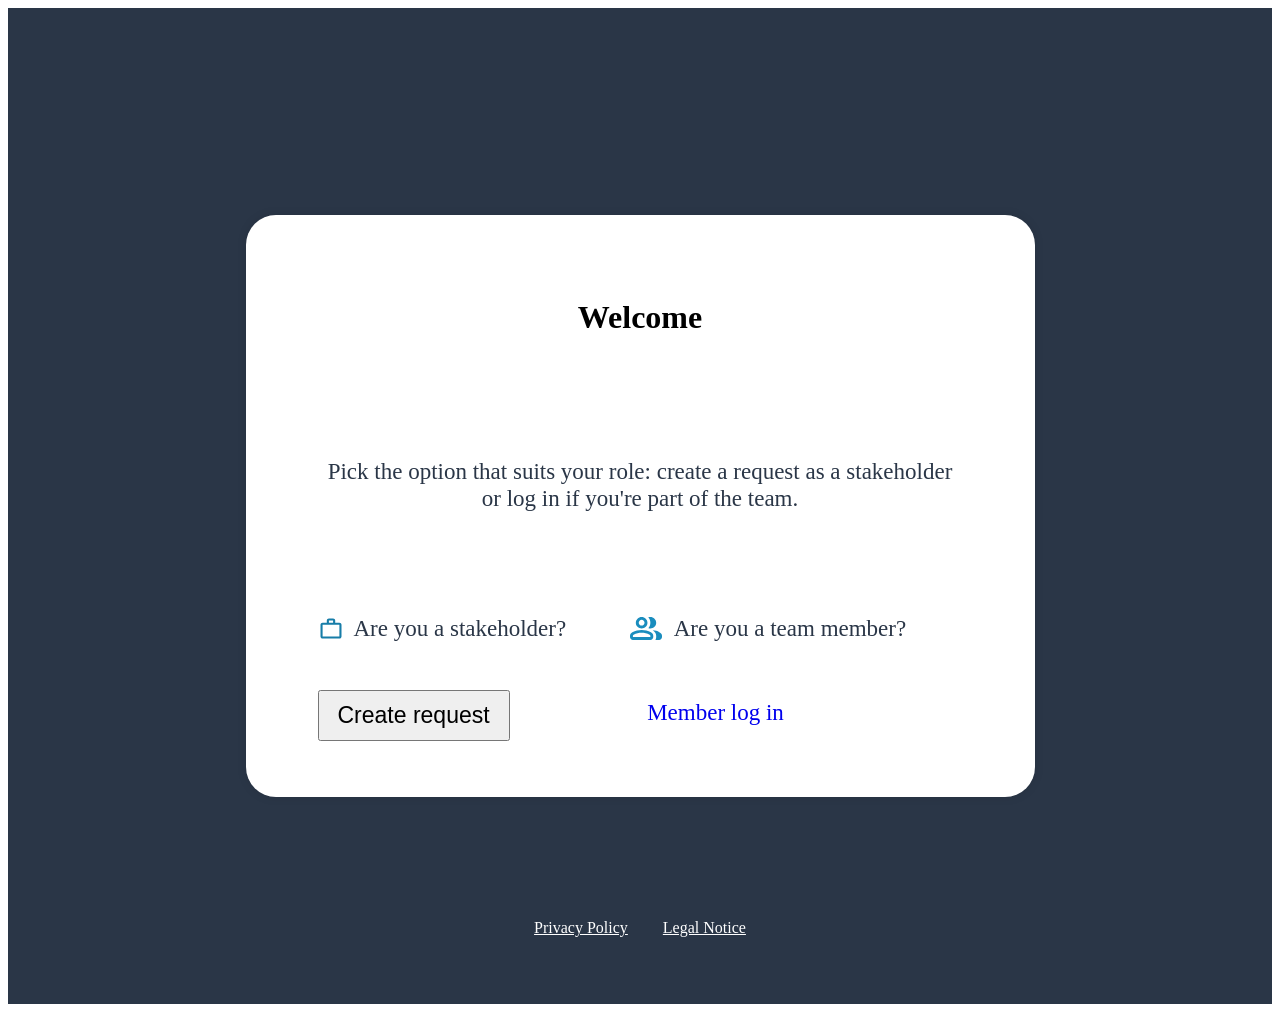
==== commit a22c8fab: "feat(welcome): Rollenwahl wird Startseite, Marketingseite zieht auf welcome.html um Inhalte von inde" ====
--- a/index.html
+++ b/index.html
@@ -1,14 +1,14 @@
 <!DOCTYPE html>
 <html lang="en">
-   <head>
-      <meta charset="UTF-8" />
-      <meta name="viewport" content="width=device-width, initial-scale=1.0" />
-      <title>Join – Kanban board with an AI issue collector</title>
-      <meta
-         name="description"
-         content="Join is a kanban board for running a project: cards from Triage to Done with priorities, due dates, subtasks and assignees. Anyone can also send a plain e-mail, and an AI files it as a ticket on the same board." />
+<head>
+    <meta charset="UTF-8">
+    <meta name="viewport" content="width=device-width, initial-scale=1.0">
+    <title>Welcome – Join</title>
+    <meta
+        name="description"
+        content="Find out how Join works before you create a feature request by e-mail or log in as a team member." />
 
-      <link
+    <link
          rel="icon"
          href="./assets/icons/desktop/logoFavicon.svg"
          type="image/svg+xml"
@@ -19,356 +19,147 @@
          type="image/svg+xml"
          media="(prefers-color-scheme: dark)" />
 
-      <link rel="stylesheet" href="./style.css" />
-      <link rel="stylesheet" href="./styles/landing.css" />
-      <link rel="stylesheet" href="./styles/landing-showcase.css" />
-   </head>
+    <script src="./script.js"></script>
+    <script src="./scripts/welcome.js"></script>
 
-   <body class="landing">
-      <a class="landing__skip" href="#main">Skip to main content</a>
+    <link rel="stylesheet" href="./styles/standard.css">
+    <link rel="stylesheet" href="./style.css">
+    <link rel="stylesheet" href="./styles/login/layout.css">
+    <link rel="stylesheet" href="./styles/login/buttons.css">
+    <link rel="stylesheet" href="./styles/welcome/layout.css">
+    <link rel="stylesheet" href="./styles/welcome/responsive.css">
+</head>
+<body class="welcome">
 
-      <header class="landing__header">
-         <img
-            class="landing__logo"
-            src="./assets/icons/desktop/Dark_Logo.svg"
-            alt="Join" />
-         <nav class="landing__nav" aria-label="Primary">
-            <p class="landing__signup-question">Not a Join user?</p>
-            <a
-               class="landing__nav-link landing__nav-link--primary"
-               href="./templates/signup.html">
-               Sign up
-            </a>
-            <a class="landing__nav-link" href="./login.html">Log in</a>
-         </nav>
-      </header>
+    <div class="splash__logo">
+        <a href="./welcome.html" aria-label="About Join">
+            <img src="./assets/icons/desktop/logo.svg" alt="Join Logo" class="splash__logo--image">
+        </a>
+    </div>
 
-      <main id="main">
-         <section class="landing__hero" aria-labelledby="hero-title">
-            <p class="landing__eyebrow">Kanban board · AI issue collector</p>
-            <h1 id="hero-title" class="landing__title">
-               Every task on one board.<br />Even the ones sent by e-mail.
-            </h1>
-            <p class="landing__lead">
-               A kanban board for running a project: cards from
-               <strong>Triage</strong> to <strong>Done</strong>, with
-               priorities, due dates, subtasks and assignees.<span
-                  class="landing__lead-more">
-                  Plus a mailbox anyone can write to — an AI files the mail
-                  straight onto the board.</span>
-            </p>
+    <div id="main-content" class="main-content">
 
-            <div class="landing__actions">
-               <a
-                  class="landing__button landing__button--primary landing__button--cta"
-                  href="./welcome.html">
-                  Get started
-                  <img
-                     src="./assets/icons/desktop/arrowBack.svg"
-                     alt=""
-                     class="landing__button-icon" />
-               </a>
-            </div>
+        <!-- Step 1: pick a role -->
+        <section class="welcome__step1">
+            <header class="header__flex-instructions">
+                <div class="login__signup">
+                    <p class="login__signup--question">Not a Join user?</p>
+                    <button id="signup-button" class="login__button button">Sign up</button>
+                </div>
+            </header>
+            <main class="welcome__step1-main">
+                <div class="login__window welcome__card">
+                    <div class="login__headline">
+                        <h1 class="login__header">Welcome</h1>
+                        <img src="./assets/icons/desktop/login__dividingLine.svg" alt="" class="login__headline--line">
+                    </div>
+                    <p class="welcome__intro">
+                        Pick the option that suits your role: create a request as a
+                        stakeholder or log in if you're part of the team.
+                    </p>
+                    <div class="welcome__roles">
+                        <div class="welcome__role">
+                            <p class="welcome__role-question">
+                                <img src="./assets/icons/Guide/work.svg" alt="" class="welcome__role-icon">
+                                Are you a stakeholder?
+                            </p>
+                            <button type="button" id="welcome-create-request" class="login__button--login login__button">
+                                Create request
+                            </button>
+                        </div>
+                        <div class="welcome__role">
+                            <p class="welcome__role-question">
+                                <img src="./assets/icons/Guide/group.svg" alt="" class="welcome__role-icon">
+                                Are you a team member?
+                            </p>
+                            <a href="./login.html" class="login__button--login login__button--guest">
+                                Member log in
+                            </a>
+                        </div>
+                    </div>
+                </div>
+            </main>
+            <footer class="login__legalInformation--area">
+                <a href="./templates/privacy-Policy.html?from=welcome" class="login__legalInformation">
+                    Privacy Policy
+                </a>
+                <a href="./templates/legalnotice.html?from=welcome" class="login__legalInformation">
+                    Legal Notice
+                </a>
+            </footer>
+        </section>
 
-            <p class="landing__address">
-               No sign-up needed: the board has a guest log-in, or write to
-               <a href="mailto:join-issues@gmx.de">join-issues@gmx.de</a>.
-            </p>
-         </section>
+        <!-- Step 2: e-mail guide -->
+        <section class="welcome__step2">
+            <header class="welcome__step2-header">
+                <img src="./assets/icons/desktop/Dark_Logo.svg" alt="Join" class="welcome__step2-logo">
+                <div class="welcome__step2-nav">
+                    <button type="button" class="welcome__back welcome__back--brand" aria-label="Back to role selection">
+                        <img src="./assets/icons/desktop/arrowBack.svg" alt="">
+                    </button>
+                    <p class="welcome__counter welcome__counter--brand">
+                        <strong class="welcome__counter-used">0</strong> of <strong>10</strong> requests used today
+                    </p>
+                </div>
+            </header>
+            <main class="welcome__step2-main">
+                <h1 class="welcome__step2-title">
+                    Welcome
+                    <button type="button" class="welcome__back welcome__back--inline" aria-label="Back to role selection">
+                        <img src="./assets/icons/desktop/arrowBack.svg" alt="">
+                    </button>
+                </h1>
+                <p class="welcome__counter welcome__counter--inline">
+                    <strong class="welcome__counter-used">0</strong> of <strong>10</strong> requests used today
+                </p>
+                <div class="welcome__guide">
+                    <h2 class="welcome__guide-title">
+                        Easily create a ticket by sending an email — no extra steps needed.
+                    </h2>
+                    <img src="./assets/icons/Guide/Rectangle 11.svg" alt="" class="welcome__illustration welcome__illustration--normal">
+                    <img src="./assets/icons/Guide/Artboard 60 3.svg" alt="" class="welcome__illustration welcome__illustration--limit">
+                    <div class="welcome__guide-normal">
+                        <p>
+                            On this platform, you can submit your feature requests via
+                            email. Our AI system will automatically generate a ticket
+                            with a deadline and priority level.
+                        </p>
+                        <p>
+                            A total of 10 requests can be created per day. After this
+                            limit, emails can still be sent, but they will be manually
+                            reviewed by our team instead of generating AI tickets.
+                        </p>
+                    </div>
+                    <div class="welcome__guide-limit">
+                        <p class="welcome__limit-banner">
+                            The daily 10-request limit has been reached!
+                        </p>
+                        <p>
+                            Need more? No worries — you can still send emails, but our
+                            team will review them manually instead of using AI to
+                            create tickets.
+                        </p>
+                    </div>
+                    <a href="#" class="login__button--login login__button welcome__mailto" id="welcome-create-request-mail">
+                        <span class="welcome__mailto-label welcome__mailto-label--normal">Create Email Request</span>
+                        <span class="welcome__mailto-label welcome__mailto-label--limit">Send an email</span>
+                        <svg class="welcome__mailto-check" viewBox="0 0 24 24" aria-hidden="true" focusable="false">
+                            <path d="M4 12.5 9.5 18 20 7" fill="none" stroke="currentColor"
+                                  stroke-width="2.5" stroke-linecap="round" stroke-linejoin="round" />
+                        </svg>
+                    </a>
+                </div>
+            </main>
+            <footer class="login__legalInformation--area">
+                <a href="./templates/privacy-Policy.html?from=welcome" class="login__legalInformation">
+                    Privacy Policy
+                </a>
+                <a href="./templates/legalnotice.html?from=welcome" class="login__legalInformation">
+                    Legal Notice
+                </a>
+            </footer>
+        </section>
 
-         <section
-            class="landing__showcase"
-            aria-labelledby="showcase-title"
-            data-sc-act="pan"
-            data-sc-span="2.5">
-            <div class="landing__showcase-stage" data-sc-stage>
-               <div class="landing__showcase-head">
-                  <p class="landing__showcase-eyebrow">What is inside</p>
-                  <h2 id="showcase-title" class="landing__showcase-title">
-                     Four screens and one mailbox.
-                  </h2>
-                  <p class="landing__showcase-lead">
-                     A dashboard for the day, the board itself, a task editor
-                     and a contact list — plus the address that feeds all of
-                     them from outside.
-                  </p>
-                  <p class="landing__showcase-hint" data-sc-cue="0 0.3 0 0.6">Keep scrolling</p>
-               </div>
-
-               <div class="landing__showcase-rail" data-sc-pan="0">
-                  <article class="landing__feature">
-                     <span class="landing__feature-icon">
-                        <img src="./assets/icons/desktop/summary.svg" alt="" />
-                     </span>
-                     <p class="landing__feature-step">Summary</p>
-                     <h3 class="landing__feature-title">The day at a glance</h3>
-                     <p class="landing__feature-text">
-                        How many tasks sit in each stage, how many are marked
-                        urgent, and the next deadline coming up — the first
-                        screen after you log in.
-                     </p>
-                     <a class="landing__feature-link" href="./login.html">
-                        Log in and look
-                     </a>
-                  </article>
-
-                  <article
-                     class="landing__feature landing__feature--wide">
-                     <span class="landing__feature-icon">
-                        <img src="./assets/icons/desktop/board.svg" alt="" />
-                     </span>
-                     <p class="landing__feature-step">Board</p>
-                     <h3 class="landing__feature-title">Five columns, drag and drop</h3>
-                     <p class="landing__feature-text">
-                        Every task moves left to right as the work progresses.
-                        Drag a card into the next column, or open it to edit,
-                        tick off subtasks or delete it.
-                     </p>
-                     <ul class="landing__feature-columns">
-                        <li>Triage</li>
-                        <li>To do</li>
-                        <li>In progress</li>
-                        <li>Await feedback</li>
-                        <li>Done</li>
-                     </ul>
-                     <img
-                        class="landing__feature-preview"
-                        src="./assets/readme/board-preview.png"
-                        alt="Screenshot of the Join board with its five columns and task cards"
-                        loading="lazy" />
-                  </article>
-
-                  <article class="landing__feature">
-                     <span class="landing__feature-icon">
-                        <img src="./assets/icons/desktop/addTask.svg" alt="" />
-                     </span>
-                     <p class="landing__feature-step">Add task</p>
-                     <h3 class="landing__feature-title">Write a ticket yourself</h3>
-                     <p class="landing__feature-text">
-                        Title, description, due date, priority, category,
-                        who it is assigned to and a checklist of subtasks.
-                        Tasks made here start in Triage, same as the ones the
-                        AI files.
-                     </p>
-                     <a class="landing__feature-link" href="./login.html">
-                        Try it 
-                     </a>
-                  </article>
-
-                  <article class="landing__feature">
-                     <span class="landing__feature-icon">
-                        <img src="./assets/icons/desktop/contacts.svg" alt="" />
-                     </span>
-                     <p class="landing__feature-step">Contacts</p>
-                     <h3 class="landing__feature-title">The people behind the cards</h3>
-                     <p class="landing__feature-text">
-                        An address book with name, e-mail and phone number.
-                        Everyone in it can be assigned to a task and shows up
-                        on the card as a coloured initial.
-                     </p>
-                     <a class="landing__feature-link" href="./login.html">
-                        Get start it
-                     </a>
-                  </article>
-
-                  <article class="landing__feature">
-                     <span class="landing__feature-icon">
-                        <img src="./assets/icons/desktop/mail.svg" alt="" />
-                     </span>
-                     <p class="landing__feature-step">Issue collector</p>
-                     <h3 class="landing__feature-title">And the door from outside</h3>
-                     <p class="landing__feature-text">
-                        People with no account can just send an e-mail. An AI
-                        turns it into a ticket in Triage and keeps the sender
-                        posted whenever it moves.
-                     </p>
-                     <img
-                        src="./assets/icons/desktop/Note _ KI generiert.svg"
-                        alt="Badge reading: generated by AI"
-                        width="177"
-                        height="22" />
-                     <a class="landing__feature-link" href="#how-title">
-                        See how that works
-                     </a>
-                  </article>
-               </div>
-            </div>
-         </section>
-
-         <section class="landing__section" aria-labelledby="how-title">
-            <h2 id="how-title" class="landing__section-title">How it works</h2>
-            <ol class="landing__steps">
-               <li class="landing__step">
-                  <span class="landing__step-number" aria-hidden="true">1</span>
-                  <h3 class="landing__step-title">You write an e-mail</h3>
-                  <p class="landing__step-text">
-                     Describe your request in normal sentences — no form, no
-                     account, no special format. Mention a date if you need it by
-                     a certain day.
-                  </p>
-               </li>
-               <li class="landing__step">
-                  <span class="landing__step-number" aria-hidden="true">2</span>
-                  <h3 class="landing__step-title">The AI reads it</h3>
-                  <p class="landing__step-text">
-                     It writes a short title, decides whether this is a technical
-                     task or a user story, sets a priority from the wording, and
-                     picks up any deadline you mentioned.
-                  </p>
-               </li>
-               <li class="landing__step">
-                  <span class="landing__step-number" aria-hidden="true">3</span>
-                  <h3 class="landing__step-title">A ticket appears</h3>
-                  <p class="landing__step-text">
-                     Your request lands in the <strong>Triage</strong> column of
-                     the board, with you recorded as its author. You get a
-                     confirmation e-mail, and another one when the ticket moves.
-                  </p>
-               </li>
-            </ol>
-            <a
-               class="landing__button landing__button--primary landing__steps-cta"
-               href="./welcome.html">
-               Get started
-            </a>
-         </section>
-
-         <section class="landing__section landing__section--notes" aria-labelledby="notes-title">
-            <h2 id="notes-title" class="landing__section-title">Good to know</h2>
-            <ul class="landing__notes">
-               <li class="landing__note">
-                  <h3 class="landing__note-title">Ten requests per day</h3>
-                  <p class="landing__note-text">
-                     To keep AI costs predictable, the collector creates
-                     <strong>10 tickets per day</strong> in total. After that you
-                     can still send e-mails — our team then reviews them by hand
-                     instead of letting the AI create a ticket. The
-                     <a class="landing__note-link" href="./welcome.html">request page</a>
-                     shows how many of today's ten are already used.
-                  </p>
-               </li>
-               <li class="landing__note">
-                  <h3 class="landing__note-title">Your text goes to Google</h3>
-                  <p class="landing__note-text">
-                     Messages are analysed with Google Gemini on its free tier.
-                     Google states that content sent through the free tier is
-                     used to improve its products. Please do not send anything
-                     confidential.
-                  </p>
-               </li>
-               <li class="landing__note">
-                  <h3 class="landing__note-title">This is a demo</h3>
-                  <p class="landing__note-text">
-                     Join is a student project from the Developer Akademie, not a
-                     production service. Tickets on the board are publicly
-                     visible. Use made-up data when you try it out.
-                  </p>
-               </li>
-            </ul>
-         </section>
-
-         <section class="landing__section landing__try" aria-labelledby="try-title">
-            <h2 id="try-title" class="landing__section-title">Try it yourself</h2>
-            <p class="landing__try-text">
-               Write to
-               <a class="landing__try-address" href="mailto:join-issues@gmx.de"
-                  >join-issues@gmx.de</a
-               >
-               in your own words. Here is a sample mail and everything that gets
-               pulled out of it.
-            </p>
-
-            <div class="landing__example">
-               <article class="landing__mail" aria-label="Sample e-mail">
-                  <p class="landing__mail-head">
-                     <span class="landing__mail-field">To</span>
-                     join-issues@gmx.de
-                  </p>
-                  <p class="landing__mail-head">
-                     <span class="landing__mail-field">Subject</span>
-                     Login stopped working
-                  </p>
-                  <p class="landing__mail-body">
-                     Hi, since this morning none of our staff can sign in. After
-                     entering the password nothing happens at all. This is
-                     blocking our whole production, we urgently need a fix by
-                     05/09/2026.
-                  </p>
-               </article>
-
-               <div class="landing__result" aria-label="Resulting ticket">
-                  <h3 class="landing__result-title">What ends up on the ticket</h3>
-                  <dl class="landing__fields">
-                     <dt class="landing__field-name">Is it a real request?</dt>
-                     <dd class="landing__field-value">
-                        Yes — spam, adverts and out-of-office replies are
-                        recognised and never become tickets
-                     </dd>
-
-                     <dt class="landing__field-name">Title</dt>
-                     <dd class="landing__field-value">
-                        “Staff login fails after password entry”
-                     </dd>
-
-                     <dt class="landing__field-name">Category</dt>
-                     <dd class="landing__field-value">
-                        Technical Task — a bug report, as opposed to a User Story
-                        for feature wishes
-                     </dd>
-
-                     <dt class="landing__field-name">Priority</dt>
-                     <dd class="landing__field-value">
-                        Urgent — taken from wording like “urgently” and “blocking
-                        our whole production”
-                     </dd>
-
-                     <dt class="landing__field-name">Due date</dt>
-                     <dd class="landing__field-value">
-                        05/09/2026 — picked up from the text; left empty when no
-                        date is mentioned
-                     </dd>
-
-                     <dt class="landing__field-name">Summary</dt>
-                     <dd class="landing__field-value">
-                        Two or three plain sentences, greetings stripped out
-                     </dd>
-
-                     <dt class="landing__field-name">Author</dt>
-                     <dd class="landing__field-value">
-                        Your e-mail address, marked as an external request
-                     </dd>
-                  </dl>
-               </div>
-            </div>
-
-            <p class="landing__try-text">
-               The ticket then appears in the <strong>Triage</strong> column with a
-               note that it was generated by AI.
-            </p>
-            <a class="landing__button landing__button--ghost" href="./login.html">
-               Open the board
-            </a>
-         </section>
-      </main>
-
-      <footer class="landing__footer">
-         <nav aria-label="Legal">
-            <a class="landing__footer-link" href="./templates/privacy-Policy.html?from=landing">
-               Privacy Policy
-            </a>
-            <a class="landing__footer-link" href="./templates/legalnotice.html?from=landing">
-               Legal Notice
-            </a>
-         </nav>
-         <p class="landing__fineprint">
-            Join — Kanban Project Management Tool. A learning project; availability
-            and accuracy are not guaranteed.
-         </p>
-      </footer>
-      <script src="./scripts/landing/scrollcraft.js"></script>
-      <script>
-         ScrollCraft.mount(document.querySelector(".landing__showcase").parentNode);
-      </script>
-      <script src="./scripts/landing/hero-fit.js"></script>
-   </body>
+    </div>
+</body>
 </html>
--- a/styles/login/layout.css
+++ b/styles/login/layout.css
@@ -0,0 +1,170 @@
+body {
+    background-color: #f6f7f8;
+}
+
+.splash__logo {
+    position: fixed;
+    top: 50%;
+    left: 50%;
+    z-index: 9999;
+    width: 274px;
+    height: auto;
+    animation: splash__logo--animation 1000ms 200ms ease-in-out forwards;
+    transform: translate(-50%, -50%);
+}
+
+/* Skips the intro animation: the logo jumps straight to the same end
+   position (0-length animation, so the "forwards" fill-mode still applies
+   it immediately), used once the splash has already played this session. */
+.splash__logo--skip {
+    animation-duration: 0s;
+    animation-delay: 0s;
+}
+
+.splash__logo--image {
+    width: 100%;
+}
+
+.main-content--signup-logo {
+    position: fixed;
+    top: 80px;
+    left: 77px;
+    z-index: 10;
+    width: 100px;
+}
+
+.main-content {
+    position: relative;
+    width: 100%;
+    max-width: 1440px;
+    margin: 0 auto;
+    opacity: 0;
+    pointer-events: none;
+    transition: opacity 1000ms;
+}
+
+.main-content--signup {
+    position: relative;
+    width: 100%;
+    max-width: 1440px;
+    margin: 0 auto;
+    opacity: 1;
+}
+
+.main-content.main-content--opacity {
+    opacity: 1;
+    pointer-events: all;
+}
+
+.header__flex-instructions {
+    z-index: 2;
+    width: 100%;
+    display: flex;
+    justify-content: flex-end;
+}
+
+.login__signup {
+    position: absolute;
+    top: 0;
+    right: 0;
+    padding: 80px 77px;
+    display: flex;
+    align-items: center;
+    gap: 35px;
+}
+
+.main-content main,
+.main-content--signup main {
+    width: 100%;
+    height: 100vh;
+    display: flex;
+    justify-content: center;
+    align-items: center;
+}
+
+.login__window {
+    padding: 48px 115px;
+    display: flex;
+    flex-direction: column;
+    align-items: center;
+    gap: 20px;
+    border-radius: 30px;
+    filter: drop-shadow(0 0 4px rgba(0, 0, 0, 0.1));
+    background-color: #fff;
+}
+
+.login__headline {
+    position: relative;
+    display: flex;
+    flex-direction: column;
+    align-items: center;
+    gap: 12px;
+}
+
+.login__headline--line {
+    width: 150px;
+}
+
+.login__legalInformation--area {
+    position: absolute;
+    bottom: 64px;
+    width: 100%;
+    display: flex;
+    justify-content: center;
+    gap: 35px;
+    z-index: 10;
+}
+
+.login__legalInformation {
+    line-height: 24px;
+    color: #cdcdcd;
+    min-height: 24px;
+    display: flex;
+    align-items: center;
+    box-sizing: border-box;
+    transition: all 125ms;
+}
+
+.login__legalInformation:hover {
+    color: #29abe2;
+    text-shadow: 0.7px 0 0 #29abe2;
+    cursor: pointer;
+}
+
+@keyframes splash__logo--animation {
+    0% {
+        top: 50%;
+        left: 50%;
+        width: 274px;
+        transform: translate(-50%, -50%);
+    }
+
+    100% {
+        top: 80px;
+        left: 77px;
+        width: 100px;
+        transform: translate(0, 0);
+    }
+}
+
+@media (min-width: 1441px) {
+    .main-content--signup-logo {
+        left: calc((100vw - 1440px) / 2 + 77px);
+    }
+
+    @keyframes splash__logo--animation {
+        0% {
+            top: 50%;
+            left: 50%;
+            width: 274px;
+            transform: translate(-50%, -50%);
+        }
+
+        100% {
+            top: 80px;
+            left: calc((100vw - 1440px) / 2 + 77px);
+            width: 100px;
+            transform: translate(0, 0);
+        }
+    }
+}
--- a/styles/welcome/layout.css
+++ b/styles/welcome/layout.css
@@ -0,0 +1,500 @@
+/* Welcome page: the stop between the landing page and login/mail.
+   Step 1 (role choice) and step 2 (e-mail guide) live in the same document
+   and are switched by scripts/welcome.js toggling classes on <body>:
+   - ".welcome--step2"  shows step 2 instead of step 1
+   - ".welcome--limit"  switches step 2 into its "limit reached" state
+   Farben stammen aus der Figma-Vorlage (per Pixelmessung an den Referenz-Frames
+   bestimmt): #2a3647 (dunkler Grund und, auf Wunsch, alle Knoepfe),
+   #f6f7f8 (heller Grund), #ff3d00 (Limit-Rot, im Projekt bereits als
+   Urgent-Farbe in Gebrauch), #fbe4e5 (Hintergrund des Limit-Hinweises),
+   #29abe2 (Akzent). */
+
+body.welcome {
+    background-color: #2a3647;
+}
+
+body.welcome.welcome--step2 {
+    background-color: #f6f7f8;
+}
+
+.welcome__step2 {
+    display: none;
+}
+
+.welcome--step2 .welcome__step1 {
+    display: none;
+}
+
+.welcome--step2 .welcome__step2 {
+    display: block;
+}
+
+/* The splash logo settles into step 1's header corner (see .login__signup
+   below) and has no place once step 2's own header is showing. */
+/* Der Figma-Rahmen "Welcome" enthaelt selbst kein Logo. Auf Desktop (ab
+   1081px, siehe die gleiche Grenze weiter unten bei .header__flex-instructions)
+   blendet der letzte Keyframe das Logo darum wieder aus - die Zoom-Animation
+   laeuft unveraendert, nur ihr Endzustand ist jetzt unsichtbar statt in der
+   Ecke zu docken. "opacity" faedet synchron zur Positions-/Groessenaenderung
+   aus, "visibility" nimmt den Link am Logo am Ende zusaetzlich aus Klick- und
+   Tab-Reichweite. Diese Datei laedt nur welcome.html, login.html behaelt sein
+   eigenes, dauerhaft sichtbares Logo. Unterhalb 1081px ueberschreibt
+   responsive.css diese Keyframes komplett (eigene 0%/100%-Werte) und zeigt das
+   Logo weiter wie bisher an. */
+@keyframes splash__logo--animation {
+    0% {
+        top: 50%;
+        left: 50%;
+        width: 274px;
+        opacity: 1;
+        transform: translate(-50%, -50%);
+    }
+
+    100% {
+        top: 28px;
+        left: calc(max(0px, (100vw - 1100px) / 2) + 24px);
+        width: 48px;
+        opacity: 0;
+        visibility: hidden;
+        transform: translate(0, 0);
+    }
+}
+
+.welcome--step2 .splash__logo {
+    display: none;
+}
+
+
+/* ---------- Step 1: role choice ---------- */
+
+.welcome__step1-main {
+    padding: 48px 0;
+}
+
+/* Ab 1081px entfaellt die "Not a Join user? Sign up"-Zeile auf Wunsch
+   komplett - der Signup-Weg fuer bestehende Nicht-Nutzer laeuft auf Desktop
+   ueber die Startseite (styles/landing.css), nicht ueber Step 1 selbst.
+   Markup und Knopf-Wiring (#signup-button) bleiben unveraendert bestehen,
+   damit die Mobile-Fassung darunter (siehe responsive.css, gilt bis 1080px)
+   unangetastet weiterlaeuft. */
+@media (min-width: 1081px) {
+    .welcome__step1 .header__flex-instructions {
+        display: none;
+    }
+}
+
+/* .login__signup is reused as-is (structure + JS wiring via #signup-button
+   in script.js), only its button colours are inverted here: the default
+   dark-filled .login__button would blend into this page's dark background. */
+.welcome__step1 .login__signup .login__button {
+    color: #2a3647;
+    background-color: #fff;
+}
+
+.welcome__step1 .login__signup .login__button:hover {
+    background-color: #f6f7f8;
+}
+
+/* .login__signup--question has no color of its own anywhere else in the
+   project, so it falls back to body's #000 - invisible on this page's dark
+   background. Figma's mobile Welcome frame shows this exact text in white
+   (color style "white"), so it is fixed only here. */
+.welcome__step1 .login__signup--question {
+    color: #fff;
+}
+
+/* Figma-Inspect (Desktop-Rahmen "Welcome", Frame 153): die Karte "hugged"
+   ihren Inhalt bei 789px (72px Seiten-, 56px Ober-/Unterabstand, 56px
+   Abstand zwischen Kopfblock und Rollen-Zeile) statt wie vorher auf 650px
+   Maximalbreite mit 80/48px Innenabstand gedeckelt zu sein. Ab 1080px
+   Breite (siehe responsive.css) gilt weiterhin die alte, an den
+   Mobile-Rahmen kalibrierte Fassung - die zaehlt dort unveraendert weiter. */
+/* Figma-Inspect (Desktop-Rahmen "Welcome"): die Fusszeilen-Links stehen dort
+   weiss auf dem dunklen Hintergrund, nicht im projektweiten Grau (#cdcdcd aus
+   styles/login/layout.css). Nur Step 1 - Step 2 hat einen hellen Hintergrund,
+   dort bliebe weisse Schrift unlesbar. login.html behaelt sein Grau. */
+.welcome__step1 .login__legalInformation {
+    color: #fff;
+}
+
+.welcome__card {
+    width: 789px;
+    max-width: 100%;
+    box-sizing: border-box;
+    padding: 56px 72px;
+    gap: 56px;
+}
+
+/* Figma-Inspect (Desktop-Rahmen "Welcome"): die globale h1-Regel aus style.css
+   (61px) ist fuer diese Karte zu gross - hier gilt Textstil "Version 2/t5"
+   (32px, Zeilenhoehe 120%). Nur im Welcome-Kontext ueberschrieben, damit
+   login.html (nutzt dieselbe h1/.login__header-Klasse) unveraendert bleibt.
+   Ab 620px Breite (siehe responsive.css) gilt der am Mobile-Rahmen
+   kalibrierte Wert von 40px. */
+.welcome__card .login__header {
+    font-size: 32px;
+    line-height: 1.2;
+}
+
+/* Figma-Inspect (Desktop- UND Mobile-Rahmen, Frame 159): 16px Abstand
+   zwischen Ueberschrift und blauer Trennlinie statt der 12px, die
+   styles/login/layout.css als Standard vorgibt - auf beiden Rahmen
+   derselbe Wert, darum ohne eigene Breakpoint-Anpassung. */
+.welcome__card .login__headline {
+    gap: 16px;
+}
+
+/* Figma-Inspect (Desktop-Rahmen "Welcome"): Textstil "Version 2/t5"
+   (23px, Zeilenhoehe 120%) statt der bisherigen 20px/1.4. Ab 620px Breite
+   (siehe responsive.css) gilt der am Mobile-Rahmen kalibrierte Wert von
+   16px/120% - 120% Zeilenhoehe stimmt dort zufaellig mit diesem hier
+   ueberein, darum keine eigene Breakpoint-Zeilenhoehe noetig. */
+.welcome__intro {
+    font-size: 23px;
+    line-height: 1.2;
+    color: #2a3647;
+    text-align: center;
+}
+
+/* Figma-Inspect (Desktop-Rahmen "Welcome", Frame 379): die beiden Rollen
+   stehen auf Desktop nebeneinander (64px Abstand), nicht untereinander -
+   jede Spalte ist so breit wie ihr Inhalt (Frage + Button), nicht 50/50
+   aufgeteilt. Unter 1080px Breite (responsive.css) wird das wieder auf die
+   gestapelte, an den Mobile-Rahmen kalibrierte Fassung zurueckgestellt. */
+.welcome__roles {
+    width: 100%;
+    display: flex;
+    flex-direction: row;
+    align-items: flex-start;
+    gap: 64px;
+}
+
+.welcome__role {
+    display: flex;
+    flex-direction: column;
+    align-items: flex-start;
+    gap: 24px;
+}
+
+/* Figma-Inspect (Desktop-Rahmen "Welcome"): Textstil "Version 2/t5"
+   (23px, Zeilenhoehe 120% - erbt hier vom body-Grundwert 1.2, keine eigene
+   Zeile noetig) statt der bisherigen 20px. Ab 620px Breite (siehe
+   responsive.css) gilt der am Mobile-Rahmen kalibrierte Wert von 18px. */
+.welcome__role-question {
+    font-size: 23px;
+    font-weight: 400;
+    color: #2a3647;
+    display: flex;
+    align-items: center;
+    gap: 12px;
+}
+
+/* Die beiden Symbole aus der Vorlage haben unterschiedliche Seitenverhaeltnisse
+   (24x24 und 25x19). Feste Hoehe, freie Breite - sonst wird das breitere
+   gequetscht. */
+.welcome__role-icon {
+    width: auto;
+    height: 24px;
+    flex-shrink: 0;
+}
+
+/* Figma-Inspect (Desktop-Rahmen "Welcome"): die Buttons sind so breit wie ihr
+   Text plus das vorhandene Button-Padding (196px / 165px), nicht ueber die
+   volle Spaltenbreite gezogen. Unter 1080px Breite (responsive.css) gilt
+   weiterhin volle Breite, wie an den Mobile-Rahmen kalibriert. */
+/* Figma-Inspect (Desktop-Rahmen "Welcome"): die Beschriftungen sind normal
+   gesetzt, nicht fett - im Textstil "Version 2/t5" (23px). Nur im
+   Welcome-Kontext gesetzt, damit die geteilten Button-Klassen auf login.html
+   unveraendert bleiben.
+   Auf Wunsch gilt diese Fassung fuer ALLE Knoepfe der Welcome-Strecke, also
+   auch fuer den Mail-Knopf in Schritt 2 (.welcome__mailto traegt dieselbe
+   Klasse) - darum haengt die Regel am ganzen .welcome-Kontext statt nur an
+   .welcome__role. */
+.welcome .login__button--login {
+    font-size: 23px;
+    font-weight: 400;
+    padding: 10px 18px;
+    width: auto;
+    box-sizing: border-box;
+    text-align: center;
+    text-decoration: none;
+    display: inline-block;
+}
+
+/* Figma setzt "Member log in" eine Stufe kleiner (19px) als "Create request"
+   (23px) - das wirkt in der Vorlage unbeabsichtigt, auf Wunsch stehen beide
+   Beschriftungen deshalb einheitlich auf 23px. Der Innenabstand ist hier um
+   je 1px kleiner als beim blauen Knopf, weil dieser Knopf zusaetzlich einen
+   1px-Rahmen hat - so sind beide aussen gleich gross. */
+.welcome__role .login__button--guest {
+    padding: 9px 17px;
+}
+
+
+/* ---------- Step 2: e-mail guide ---------- */
+
+/* Figma-Inspect (Desktop-Rahmen "Stakeholder"/"Stakeholder _limit reached"):
+   Logo und Zurueck-Pfeil-Zeile liegen NICHT auf derselben Kante - das Logo
+   sitzt bei X=40, die Pfeil-Zeile (Frame 413) bei X=160, beide gemessen vom
+   1440px breiten Rahmen. Einheitliches Padding auf dem Header wuerde beide
+   Kanten gleichsetzen, darum bekommt hier nur noch die vertikale Distanz ein
+   Padding - die horizontale Position regeln Logo und Nav-Zeile einzeln
+   (siehe .welcome__step2-logo und .welcome__step2-nav). */
+.welcome__step2-header {
+    max-width: 1440px;
+    margin: 0 auto;
+    padding: 80px 0 0;
+    box-sizing: border-box;
+    display: flex;
+    flex-direction: column;
+}
+
+/* Figma-Inspect (Desktop-Rahmen "Stakeholder" und "Stakeholder _limit
+   reached"): der Zurueck-Pfeil sitzt in einer eigenen Zeile direkt unter dem
+   Logo (0px Abstand - die Bounding-Boxen beruehren sich) statt daneben, und
+   auf gleicher Hoehe wie der Zaehler, der mit ihm die Zeile teilt
+   (space-between, gleiche Breite wie der Content darunter). Die Zeile
+   (Figma-Frame "Frame 413") ist selbst 1120px breit und im 1440px-Rahmen
+   zentriert (160px Rand auf jeder Seite) statt am Seitenrand zu kleben -
+   das haelt sie auch bei sehr breiten Bildschirmen (getestet: 1618px) an
+   der richtigen Stelle, statt am linken Rand zu kleben.
+   "width: 100%" ist hier Pflicht, nicht nur Kosmetik: Der Header ist ein
+   Flex-Container, und bei Flex-Kindern mit "margin: auto" auf der Querachse
+   gewinnt der Auto-Rand gegen das sonst uebliche automatische Aufziehen auf
+   die volle Breite (align-items: stretch greift dann nicht) - ohne dieses
+   "width: 100%" wuerde die Zeile auf ihre Inhaltsbreite schrumpfen und
+   dadurch mittig statt am 160px-Rand landen.
+   Abweichung von Figma (bewusst, auf Wunsch): Figma gibt der Zeile 1120px
+   (Pfeil bei X=160) und der Textspalte darunter 964px (X=238,5) - der Pfeil
+   stuende damit 78px links neben dem "W" von "Welcome", und der Versatz
+   waere bei jeder Fensterbreite anders. Die Zeile teilt sich deshalb die
+   964px-Spalte mit Ueberschrift und Leitfaden, dann steht der Pfeil auf
+   jeder Breite exakt auf der Kante des "W" (und der Zaehler rechts auf der
+   Kante der Illustration). */
+.welcome__step2-nav {
+    width: 100%;
+    max-width: 964px;
+    margin: 0 auto;
+    display: flex;
+    justify-content: space-between;
+    align-items: center;
+}
+
+/* Figma-Inspect (Desktop-Rahmen "Stakeholder" und "Stakeholder _limit
+   reached", Logo-Node "Capa 2"): 45.93 x 56 -> gerundet 46 x 56, an X=40
+   verankert (siehe .welcome__step2-header oben). Der Mobile-Rahmen zeigt ein
+   groesseres Logo (64px), siehe responsive.css. */
+.welcome__step2-logo {
+    width: 46px;
+    height: auto;
+    margin-left: 40px;
+}
+
+/* Damit das Pfeil-Symbol selbst - nicht sein unsichtbarer Rahmen - auf der
+   Kante des "W" von "Welcome" steht, werden die beiden Leerraeume links vom
+   Symbol wieder herausgerechnet: 4px Innenabstand des Buttons (fuer seine
+   runde Hover-Flaeche) plus rund 6px Rand, den die Pfeil-Grafik selbst
+   mitbringt (arrowBack.svg zeichnet erst ab x=6 in einer 32px-Flaeche). */
+.welcome__step2-nav .welcome__back {
+    margin-left: -10px;
+}
+
+.welcome__back {
+    padding: 4px;
+    border: none;
+    border-radius: 50%;
+    background: transparent;
+    cursor: pointer;
+    transition: all 100ms ease-in-out;
+}
+
+.welcome__back img {
+    display: block;
+    width: 32px;
+    height: 32px;
+}
+
+.welcome__back:hover {
+    background-color: #d1d1d1;
+}
+
+/* The inline arrow next to the "Welcome" headline is only used on narrow
+   screens (see responsive.css), where the brand-block arrow is hidden. */
+.welcome__back--inline {
+    display: none;
+}
+
+.welcome__counter {
+    font-size: 20px;
+    color: #2a3647;
+}
+
+.welcome--limit .welcome__counter {
+    color: #ff3d00;
+}
+
+/* Two copies of the counter exist: one next to the logo (desktop/tablet) and
+   one under the "Welcome" headline (mobile, see responsive.css). Only one is
+   visible at a time; scripts/welcome.js updates both via a shared class. */
+.welcome__counter--inline {
+    display: none;
+    margin: 0 0 32px;
+}
+
+/* Overrides "#main-content main" from styles/login/layout.css (flex-centred,
+   height: 100vh — built for login's single centred card), which would
+   otherwise also apply here and flex-centre step 2's content as a row
+   instead of stacking it normally. Needs id-level specificity to win.
+   Top padding is 56px (not the header's own bottom, which stays 0): Figma's
+   auto-layout gap between the back-arrow/counter row and this content
+   underneath it, measured on the Desktop "Stakeholder" frame. */
+/* Horizontales Padding entfernt: Ueberschrift und Leitfaden sitzen laut
+   Figma nicht an der 1440px-Kante, sondern in einer eigenen, schmaleren
+   Spalte (siehe .welcome__step2-title/.welcome__guide unten) - ein
+   zusaetzliches Padding hier wuerde diese Spalte falsch verschieben. */
+#main-content .welcome__step2-main {
+    display: block;
+    height: auto;
+    max-width: 1440px;
+    margin: 0 auto;
+    padding: 56px 0 96px;
+    box-sizing: border-box;
+}
+
+/* Figma-Inspect (Desktop-Rahmen "Stakeholder"/"Stakeholder _limit reached",
+   Frame 390): die Ueberschrift und der Leitfaden darunter teilen sich eine
+   964px breite Spalte, die im 1440px-Rahmen zentriert ist (X=238,5 -
+   eigener Rand von der Nav-Zeile aus, nicht deren 160px-Kante). Innerhalb
+   dieser Spalte ist die Ueberschrift linksbuendig, nicht zentriert. */
+.welcome__step2-title {
+    max-width: 964px;
+    margin: 0 auto 48px;
+    font-size: 61px;
+    color: #2a3647;
+    display: flex;
+    align-items: center;
+    justify-content: flex-start;
+    gap: 16px;
+}
+
+.welcome__guide {
+    max-width: 964px;
+    margin: 0 auto;
+    display: grid;
+    grid-template-columns: 1fr auto;
+    grid-template-areas:
+        "title      illustration"
+        "normal     illustration"
+        "limit      illustration"
+        "button     illustration";
+    column-gap: 48px;
+    row-gap: 40px;
+    align-items: start;
+}
+
+.welcome__guide-title {
+    grid-area: title;
+    font-size: 28px;
+    color: #2a3647;
+    margin: 0;
+}
+
+.welcome__illustration {
+    grid-area: illustration;
+    align-self: center;
+    width: 100%;
+    max-width: 416px;
+    height: auto;
+}
+
+.welcome__illustration--limit {
+    display: none;
+}
+
+.welcome--limit .welcome__illustration--normal {
+    display: none;
+}
+
+.welcome--limit .welcome__illustration--limit {
+    display: block;
+}
+
+.welcome__guide-normal,
+.welcome__guide-limit {
+    display: flex;
+    flex-direction: column;
+    gap: 16px;
+    font-size: 20px;
+    line-height: 1.5;
+    /* Blocksatz wie in der Vorlage. */
+    text-align: justify;
+    color: #2a3647;
+}
+
+.welcome__guide-normal {
+    grid-area: normal;
+}
+
+.welcome__guide-limit {
+    grid-area: limit;
+    display: none;
+}
+
+.welcome--limit .welcome__guide-normal {
+    display: none;
+}
+
+/* Im Limit-Zustand folgt laut Vorlage direkt der rote Hinweis auf "Welcome" -
+   die Erklaerueberschrift entfaellt dort. */
+.welcome--limit .welcome__guide-title {
+    display: none;
+}
+
+.welcome--limit .welcome__guide-limit {
+    display: flex;
+}
+
+.welcome__limit-banner {
+    margin: 0;
+    padding: 16px 20px;
+    border-radius: 8px;
+    font-weight: 700;
+    color: #ff3d00;
+    background-color: #fbe4e5;
+}
+
+/* Zwei Klassen im Selektor (statt nur .welcome__mailto), damit diese Regel
+   die gemeinsame Knopf-Regel weiter oben schlaegt: sonst gewaenne deren
+   "display: inline-block / width: auto" und der Knopf wuerde als Rasterfeld
+   auf die volle Spaltenbreite gezogen. */
+.welcome .welcome__mailto {
+    grid-area: button;
+    width: fit-content;
+    text-decoration: none;
+    display: inline-flex;
+    align-items: center;
+    gap: 8px;
+}
+
+/* Die Vorlage beschriftet den Knopf je nach Zustand unterschiedlich. Beide
+   Beschriftungen stehen im Markup, sichtbar ist immer nur eine. */
+.welcome__mailto-label--limit {
+    display: none;
+}
+
+.welcome--limit .welcome__mailto-label--normal {
+    display: none;
+}
+
+.welcome--limit .welcome__mailto-label--limit {
+    display: inline;
+}
+
+/* Haekchen inline gezeichnet statt als Datei: die vorhandenen check-Symbole
+   sind dunkel und waeren auf dem blauen Knopf unsichtbar. Ueber currentColor
+   folgt es automatisch der Textfarbe. */
+.welcome__mailto-check {
+    width: 20px;
+    height: 20px;
+    flex-shrink: 0;
+}
--- a/styles/welcome/responsive.css
+++ b/styles/welcome/responsive.css
@@ -0,0 +1,386 @@
+/* Same breakpoints as the rest of the project: 1080 / 820 / 620 px. */
+
+@media (max-width: 1080px) {
+   /* Gleiche Groesse wie das Logo auf der zweiten Welcome-Seite, das in
+       diesem Bereich ebenfalls bei 46px bleibt (siehe layout.css). Ab 620px
+       wechseln beide auf 64px, wie der Figma-Mobile-Rahmen es vorgibt. */
+   @keyframes splash__logo--animation {
+      0% {
+         top: 50%;
+         left: 50%;
+         width: 274px;
+         transform: translate(-50%, -50%);
+      }
+
+      100% {
+         top: 48px;
+         left: 54px;
+         width: 46px;
+         transform: translate(0, 0);
+      }
+   }
+
+   /* Schritt 1 fuellt genau eine Bildschirmhoehe: Kopfzeile oben, Fusszeile
+       unten, die Karte mittig im Rest dazwischen. Ist die Karte auf sehr
+       flachen Bildschirmen doch groesser als der Platz, waechst die Seite
+       nach unten und scrollt - sie ueberlappt nichts mehr.
+       "100vh" steht als Rueckfallwert fuer aeltere Browser vor "100dvh";
+       "dvh" ist die tatsaechlich sichtbare Hoehe, also ohne die ein- und
+       ausfahrende Adressleiste mobiler Browser. */
+   .welcome__step1 {
+      min-height: 100vh;
+      min-height: 100dvh;
+      display: flex;
+      flex-direction: column;
+   }
+
+   /* Vorher stand hier "height: 55vh" - eine feste Hoehe, die auf flachen
+       Handy-Bildschirmen kleiner war als die Karte selbst. Ein zu grosses
+       Element in einem zu kleinen, mittig ausrichtenden Kasten ragt oben UND
+       unten heraus: die Karte schob sich dadurch ueber die
+       "Not a Join user?"-Zeile und die Fusszeile. Jetzt nimmt der Bereich
+       einfach den uebrigen Platz ein (flex: 1) und wird nie kleiner als sein
+       Inhalt. Die 100vh aus styles/login/layout.css werden hier abgeloest. */
+   .main-content main,
+   .main-content--signup main {
+      width: 100%;
+      flex: 1;
+      height: auto;
+      display: flex;
+      justify-content: center;
+      align-items: center;
+   }
+
+   /* Unter 1080px folgt Step 1 durchgehend bis 320px der Mobile-Figma-Vorlage
+       (Frame "Screen 1 - logo", 428px breit): Karte auf die dort gemessene
+       Breite gedeckelt statt der vorherigen 789px-Desktop-Breite, Rollen
+       untereinander statt nebeneinander. Figma zeigt fuer die Karte selbst
+       zwar ein Innenabstand-Feld von 80px links/rechts, aber die Ueberschrift
+       und der Intro-Text (Frame 385, 340px breit) sind dort breiter als diese
+       80px-Box und ueberschreiben sie deshalb - tatsaechlich sichtbar sind nur
+       28px Rand (396px Kartenbreite minus 340px Textblock, halbiert). Mit
+       28px Padding hier deckt sich sowohl der Textblock (er bekommt dann exakt
+       340px Platz) als auch der schmalere Rollen-Block (242px), der von
+       welcome__roles automatisch mittig eingerueckt wird - deshalb 28px statt
+       der im Figma-Feld angezeigten 80px. */
+   /* Die drei Abstandswerte sind bewusst keine festen Zahlen mehr, sondern
+       "clamp(minimum, mitwachsender Wert, maximum)": auf grossen Handys
+       gelten weiter exakt die Figma-Masse (64px Innenabstand oben/unten,
+       56px zwischen den Bloecken, 28px seitlich), auf flachen Bildschirmen
+       schrumpfen sie mit der Bildschirmhoehe (vh) bzw. -breite (vw) mit,
+       bis zum jeweiligen Minimum. So passt die Karte auf jedes Handy,
+       ohne dass Schriftgroessen kleiner werden. */
+   .welcome__card {
+      width: 100%;
+      max-width: 396px;
+      padding: clamp(24px, 4vh, 64px) clamp(16px, 6vw, 28px);
+      gap: clamp(20px, 3.5vh, 56px);
+   }
+
+   /* Figma-Inspect (Mobile-Rahmen "Screen 1 - logo"): 15px/24px Innenabstand
+       fuer beide Knoepfe - identisch mit dem Projekt-Standardwert aus
+       styles/login/buttons.css, darum hier nur zur Klarheit wiederholt.
+       Gilt auf Wunsch fuer die ganze Welcome-Strecke, also auch fuer den
+       Mail-Knopf in Schritt 2. */
+   .welcome .login__button--login,
+   .welcome .login__button--guest {
+      padding: 15px 24px;
+   }
+
+   /* Figma-Inspect (Mobile-Rahmen "Screen 1 - logo", Frame 379): 70px
+       Abstand zwischen den beiden Rollen-Bloecken, und der ganze
+       Rollen-Container ist horizontal zentriert (242px breit in einer
+       340px breiten Karten-Innenflaeche). */
+   .welcome__roles {
+      flex-direction: column;
+      align-items: center;
+      gap: clamp(24px, 5vh, 70px);
+   }
+
+   /* "align-items: center" zentriert Frage-Zeile und Knopf zueinander
+       innerhalb eines Rollen-Blocks (siehe Figma-Frames 157/158, dort ist der
+       schmalere Knopf exakt mittig unter der breiteren Frage plaziert). */
+   .welcome__role {
+      align-items: center;
+      gap: 16px;
+   }
+
+   /* Figma-Inspect (Mobile-Rahmen "Screen 1 - logo", Frame 156): "Not a Join
+       user?" und "Sign up" sitzen zentriert ueber der Karte statt oben rechts,
+       mit 16px Abstand zueinander (nicht das projektweite Standardmass, siehe
+       styles/login/layout.css) und muessen nach unten hin die fixierte
+       Logo-Grafik freihalten (siehe Kommentar bei den 620px-Regeln). */
+   .welcome__step1 .login__signup {
+      position: static;
+      width: 100%;
+      justify-content: center;
+      gap: 16px;
+      padding: clamp(112px, 21vh, 168px) 16px 0;
+   }
+
+   /* Figma-Inspect (Mobile-Rahmen "Screen 1 - logo", Text "Sign up"): kein
+       Knopf wie auf dem Desktop-Rahmen (dort weiss gefuellt, siehe
+       layout.css), sondern nur groesserer, weisser Text (19px/regulaer)
+       neben der 16px-Frage. */
+   .welcome__step1 .login__signup .login__button {
+      background-color: transparent;
+      color: #fff;
+      padding: 0;
+      font-size: 19px;
+      font-weight: 400;
+   }
+
+   .welcome__step1 .login__signup .login__button:hover {
+      background-color: transparent;
+   }
+
+   /* Die Fusszeile ist auf der Login-Seite "position: absolute; bottom: 64px"
+       (styles/login/layout.css), an den Viewport-Rand gepinnt. Welcomes Karte
+       ist hoch genug, dass das ueberlappen wuerde - Figmas Mobile-Rahmen
+       stapelt die Fusszeile stattdessen im normalen Fluss unter der Karte. */
+   .welcome__step1-main {
+      padding: clamp(12px, 2vh, 24px) 16px;
+   }
+
+   .welcome__step1 .login__legalInformation--area {
+      position: static;
+      margin-top: 8px;
+      padding: 0 16px 16px;
+   }
+
+   /* Figma-Inspect (Mobile-Rahmen "Screen 1 - logo"): Open Sans Bold 40px -
+       derselbe Wert wie login.html's mobile Ueberschrift (styles/login/
+       responsive.css). Die 32px aus layout.css gelten nur noch ab 1080px. */
+   .welcome__card .login__header {
+      font-size: 40px;
+   }
+
+   .welcome__intro {
+      font-size: 16px;
+   }
+
+   /* Figma-Inspect (Mobile-Rahmen "Screen 1 - logo"): 18px, nicht wie zuvor
+       16px - die Rollenfrage ist auf dem Mobile-Rahmen zwei Punkt groesser
+       als der Intro-Text darueber. Ab 360px Bildschirmbreite gelten diese
+       18px; auf noch schmaleren Geraeten (z.B. iPhone SE mit 320px) geht die
+       Frage sonst auf zwei Zeilen um - dort ist sie einen Punkt kleiner. */
+   .welcome__role-question {
+      font-size: clamp(16px, 5vw, 18px);
+   }
+
+   /* Figma-Inspect (Mobile-Rahmen "Screen 1 - logo"): beide Beschriftungen
+       stehen dort im Stil "Version 2/body" (16px), nicht in den 23/19px vom
+       Desktop-Rahmen. Auch hier wieder fuer die ganze Welcome-Strecke, damit
+       der Mail-Knopf in Schritt 2 dieselbe Schriftgroesse traegt. */
+   .welcome .login__button--login,
+   .welcome .login__button--guest {
+      font-size: 16px;
+   }
+
+   /* Unter 1080px wieder auf die Fassung zurueck, die an den Mobile-Figma-
+       Rahmen kalibriert ist (siehe layout.css): Logo und Nav-Zeile teilen
+       sich wieder ein gemeinsames Padding statt eigener Einzuege, und
+       Ueberschrift/Leitfaden sind wieder zentriert statt in einer eigenen,
+       linksbuendigen Spalte. */
+   .welcome__step2-header {
+      padding: 48px 54px 0;
+   }
+
+   .welcome__step2-logo {
+      margin-left: 0;
+   }
+
+   .welcome__step2-nav {
+      max-width: none;
+      margin: 0;
+   }
+
+   /* Muss wie in layout.css ueber "#main-content" adressiert werden: die
+       Grundregel dort steht auf einer ID, eine reine Klassenregel hier waere
+       schwaecher und wuerde den Seitenabstand gar nicht setzen - der Inhalt
+       klebte dann bis 1080px herunter am Fensterrand. */
+   #main-content .welcome__step2-main {
+      padding: 32px 54px 64px;
+   }
+
+   .welcome__step2-title {
+      max-width: none;
+      margin: 0 0 64px;
+      justify-content: center;
+   }
+
+   .welcome__guide {
+      max-width: 1100px;
+      column-gap: 40px;
+      row-gap: 24px;
+   }
+
+   .welcome__illustration {
+      max-width: 320px;
+   }
+
+   /* Wie in Schritt 1 (siehe Kommentar bei ".welcome__step1
+       .login__legalInformation--area" oben): die Fusszeile ist global
+       "position: absolute; bottom: 64px" (styles/login/layout.css), an den
+       Viewport-Rand gepinnt. Ab hier kann der Leitfaden-Inhalt (Titel,
+       Illustration, Texte, Mail-Knopf) hoeher werden als der Platz darueber -
+       dann rutscht die fixierte Fusszeile ueber den Mail-Knopf statt
+       darunter zu bleiben, statt in ihm mitzuwachsen. Figmas Mobile-Rahmen
+       "Stakeholder" stapelt sie stattdessen im normalen Fluss: 46px Luft
+       zwischen Knopf-Unterkante (y=827) und Fusszeilen-Oberkante (y=873),
+       dann 18px bis zum unteren Rahmenrand (y=926, Frame "Stakeholder",
+       428x926). #main-content .welcome__step2-main traegt an dieser Stelle
+       schon 64px (bzw. 48px ab 620px, siehe unten) Bottom-Padding - genau
+       wie bei Schritt 1 uebernimmt "margin-top: 8px" nur noch den Rest der
+       Luecke, "padding: 0 16px 16px" dieselben Seiten-/Unterabstaende wie
+       dort. */
+   .welcome__step2 .login__legalInformation--area {
+      position: static;
+      margin-top: 8px;
+      padding: 0 16px 16px;
+   }
+}
+
+@media (max-width: 820px) {
+   .welcome__step2-title {
+      margin-bottom: 40px;
+   }
+
+   .welcome__guide {
+      column-gap: 24px;
+   }
+
+   .welcome__illustration {
+      max-width: 260px;
+   }
+}
+
+@media (max-width: 620px) {
+   /* Das Logo haengt fest oben links im Bild (position: fixed) und traegt
+       deshalb nichts zur Seitenhoehe bei - es muss aber von der Zeile
+       darunter freigehalten werden. Damit auf flachen Handys nicht der
+       halbe Bildschirm fuer Logo + Freiraum draufgeht, wachsen Abstand und
+       Groesse hier mit der Bildschirmhoehe mit: auf grossen Handys weiter
+       die Figma-Masse (28px von oben, 64px breit), auf kleinen bis herunter
+       auf 16px/44px. */
+   @keyframes splash__logo--animation {
+      0% {
+         top: 50%;
+         left: 50%;
+         width: 274px;
+         transform: translate(-50%, -50%);
+      }
+
+      100% {
+         top: clamp(16px, 3vh, 28px);
+         left: 16px;
+         width: clamp(44px, 9vh, 64px);
+         transform: translate(0, 0);
+      }
+   }
+
+   /* Der Abstand, der das Logo oben freihaelt: Logo-Oberkante (28px) +
+       Logo-Hoehe (78px) + 86px Luft, wie im Mobile-Rahmen gemessen, ergibt
+       die 192px auf grossen Handys. Auf flachen Bildschirmen schrumpft der
+       Wert mit (16vh), aber nie unter 100px - so viel braucht das dort
+       ebenfalls kleinere Logo (siehe Keyframes oben) mindestens. */
+   .welcome__step1 .login__signup {
+      padding-top: clamp(104px, 15vh, 192px);
+   }
+
+   /* Step 2: the back arrow moves from under the logo to next to the
+       "Welcome" headline, and the counter moves under that headline. */
+   .welcome__step2-header {
+      padding: 24px 16px 0;
+   }
+
+   /* Figma-Inspect (Mobile-Rahmen "Stakeholder"): 16px Seitenabstand.
+       ID-Selektor aus demselben Grund wie oben. Oben 56px statt der
+       vorherigen 16px: im Mobile-Rahmen liegen rund 70px zwischen der
+       Unterkante des Logos und der Oberkante von "Welcome", davon steuert
+       die Zeilenhoehe der Ueberschrift selbst schon einen Teil bei. */
+   #main-content .welcome__step2-main {
+      padding: 56px 16px 48px;
+   }
+
+   /* Figma-Inspect (Mobile-Rahmen "Stakeholder"/"Stakeholder limit reached"):
+       Logo-Node "Capa 2" 63.97 x 78 -> gerundet 64 x 78, groesser als das
+       46x56-Desktop-Logo aus layout.css. */
+   .welcome__step2-logo {
+      width: 64px;
+   }
+
+   .welcome__back--brand {
+      display: none;
+   }
+
+   .welcome__back--inline {
+      display: inline-flex;
+   }
+
+   .welcome__counter--brand {
+      display: none;
+   }
+
+   .welcome__counter--inline {
+      display: block;
+   }
+
+   /* Figma-Inspect (Mobile-Rahmen, Text "Welcome"): Open Sans Bold 40px -
+       same size as login.html's mobile headline. layout.css's 61px desktop
+       size runs the headline off the right edge of narrow viewports and
+       pushes the inline back arrow (which follows it in the same flex row)
+       off-screen with it. */
+   .welcome__step2-title {
+      font-size: 40px;
+      justify-content: space-between;
+      margin-bottom: 8px;
+   }
+
+   /* Wie beim Pfeil unter dem Logo (siehe layout.css) wird auch hier der
+       Leerraum der Grafik herausgerechnet, damit das Symbol selbst - nicht
+       sein unsichtbarer Rahmen - auf der rechten Inhaltskante steht: 4px
+       Innenabstand des Knopfes plus rund 5px Rand rechts in arrowBack.svg
+       (die Pfeilgrafik endet dort bei x=26,7 von 32). */
+   .welcome__back--inline {
+      margin-right: -9px;
+   }
+
+   .welcome__guide {
+      grid-template-columns: 1fr;
+      grid-template-areas:
+         "title"
+         "illustration"
+         "normal"
+         "limit"
+         "button";
+      row-gap: 20px;
+   }
+
+   .welcome__illustration {
+      justify-self: center;
+      max-width: 280px;
+   }
+
+   .welcome__guide-title {
+      font-size: 23px;
+   }
+
+   .welcome__guide-normal,
+   .welcome__guide-limit {
+      font-size: 16px;
+   }
+
+   /* Wie in Schritt 1 (und im Mobile-Rahmen "Stakeholder": 161 x 49) ist der
+       Knopf nur so breit wie seine Beschriftung und sitzt mittig, nicht ueber
+       die volle Spaltenbreite gezogen. */
+   .welcome__mailto {
+      justify-self: center;
+   }
+}
+
+/* Der frueher hier stehende Sonderfall fuer Bildschirme unter 350px
+   (schmalerer Karten-Innenabstand, damit "Are you a team member?" einzeilig
+   bleibt) wird nicht mehr gebraucht: der seitliche Innenabstand der Karte
+   waechst jetzt selbst mit der Bildschirmbreite mit (siehe .welcome__card
+   im 1080px-Block oben). */
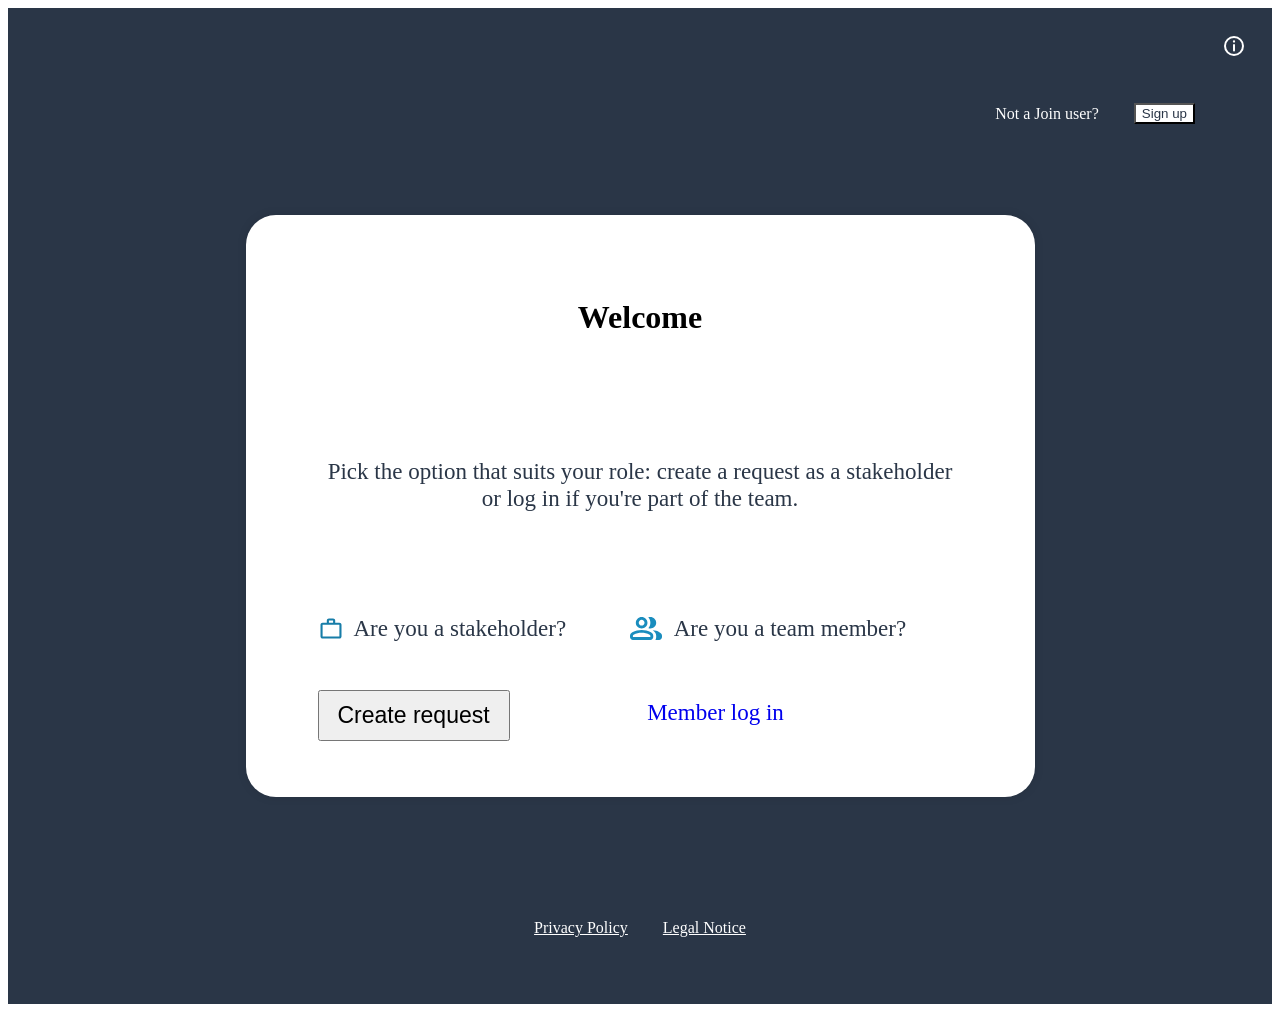
==== commit dfecde69: "feat(welcome): Info-Icon oben rechts fuehrt zur Marketingseite, Sign-up bleibt auf Desktop sichtbar " ====
--- a/index.html
+++ b/index.html
@@ -36,6 +36,14 @@
             <img src="./assets/icons/desktop/logo.svg" alt="Join Logo" class="splash__logo--image">
         </a>
     </div>
+
+    <a href="./welcome.html" class="welcome__info" aria-label="How Join works">
+        <svg viewBox="0 0 24 24" aria-hidden="true" focusable="false">
+            <circle cx="12" cy="12" r="9" fill="none" stroke="currentColor" stroke-width="2" />
+            <line x1="12" y1="11" x2="12" y2="16.5" stroke="currentColor" stroke-width="2" stroke-linecap="round" />
+            <circle cx="12" cy="7.5" r="1.15" fill="currentColor" stroke="none" />
+        </svg>
+    </a>
 
     <div id="main-content" class="main-content">
 
--- a/styles/welcome/layout.css
+++ b/styles/welcome/layout.css
@@ -64,23 +64,63 @@
     display: none;
 }
 
+/* ---------- Info icon (both steps) ---------- */
+
+/* Die Marketing-/Scrollytelling-Seite ist von der Startseite auf
+   ./welcome.html umgezogen (siehe index.html) - dieses Icon ist von hier aus
+   der einzige sichtbare Weg dorthin. Ein einziges, fest positioniertes
+   Element bedient beide Schritte: die Farbe folgt derselben
+   ".welcome--step2"-Klasse an <body>, die weiter oben in dieser Datei schon
+   Schritt 1s dunklen gegen Schritt 2s hellen Hintergrund tauscht - so bleibt
+   das Icon auf beiden lesbar, ohne das Markup zu verdoppeln. "position:
+   fixed" (statt an Schritt 1s .header__flex-instructions oder Schritt 2s
+   .welcome__step2-nav gehaengt) haelt das Icon unabhaengig vom Sign-up-Text
+   bzw. Zaehler daneben, die je nach Breite unterschiedlich viel Platz
+   beanspruchen. 44x44px Flaeche = Mindest-Treffergroesse, das SVG darin ist
+   kleiner (24x24). */
+.welcome__info {
+    position: fixed;
+    top: 24px;
+    right: 24px;
+    z-index: 20;
+    display: flex;
+    align-items: center;
+    justify-content: center;
+    width: 44px;
+    height: 44px;
+    box-sizing: border-box;
+    border-radius: 50%;
+    color: #fff;
+    transition: background-color 100ms ease-in-out;
+}
+
+.welcome__info svg {
+    width: 24px;
+    height: 24px;
+}
+
+.welcome__info:hover {
+    background-color: rgba(255, 255, 255, 0.15);
+}
+
+.welcome__info:focus-visible {
+    outline: 2px solid currentColor;
+    outline-offset: 2px;
+}
+
+body.welcome--step2 .welcome__info {
+    color: #2a3647;
+}
+
+body.welcome--step2 .welcome__info:hover {
+    background-color: rgba(42, 54, 71, 0.08);
+}
+
 
 /* ---------- Step 1: role choice ---------- */
 
 .welcome__step1-main {
     padding: 48px 0;
-}
-
-/* Ab 1081px entfaellt die "Not a Join user? Sign up"-Zeile auf Wunsch
-   komplett - der Signup-Weg fuer bestehende Nicht-Nutzer laeuft auf Desktop
-   ueber die Startseite (styles/landing.css), nicht ueber Step 1 selbst.
-   Markup und Knopf-Wiring (#signup-button) bleiben unveraendert bestehen,
-   damit die Mobile-Fassung darunter (siehe responsive.css, gilt bis 1080px)
-   unangetastet weiterlaeuft. */
-@media (min-width: 1081px) {
-    .welcome__step1 .header__flex-instructions {
-        display: none;
-    }
 }
 
 /* .login__signup is reused as-is (structure + JS wiring via #signup-button
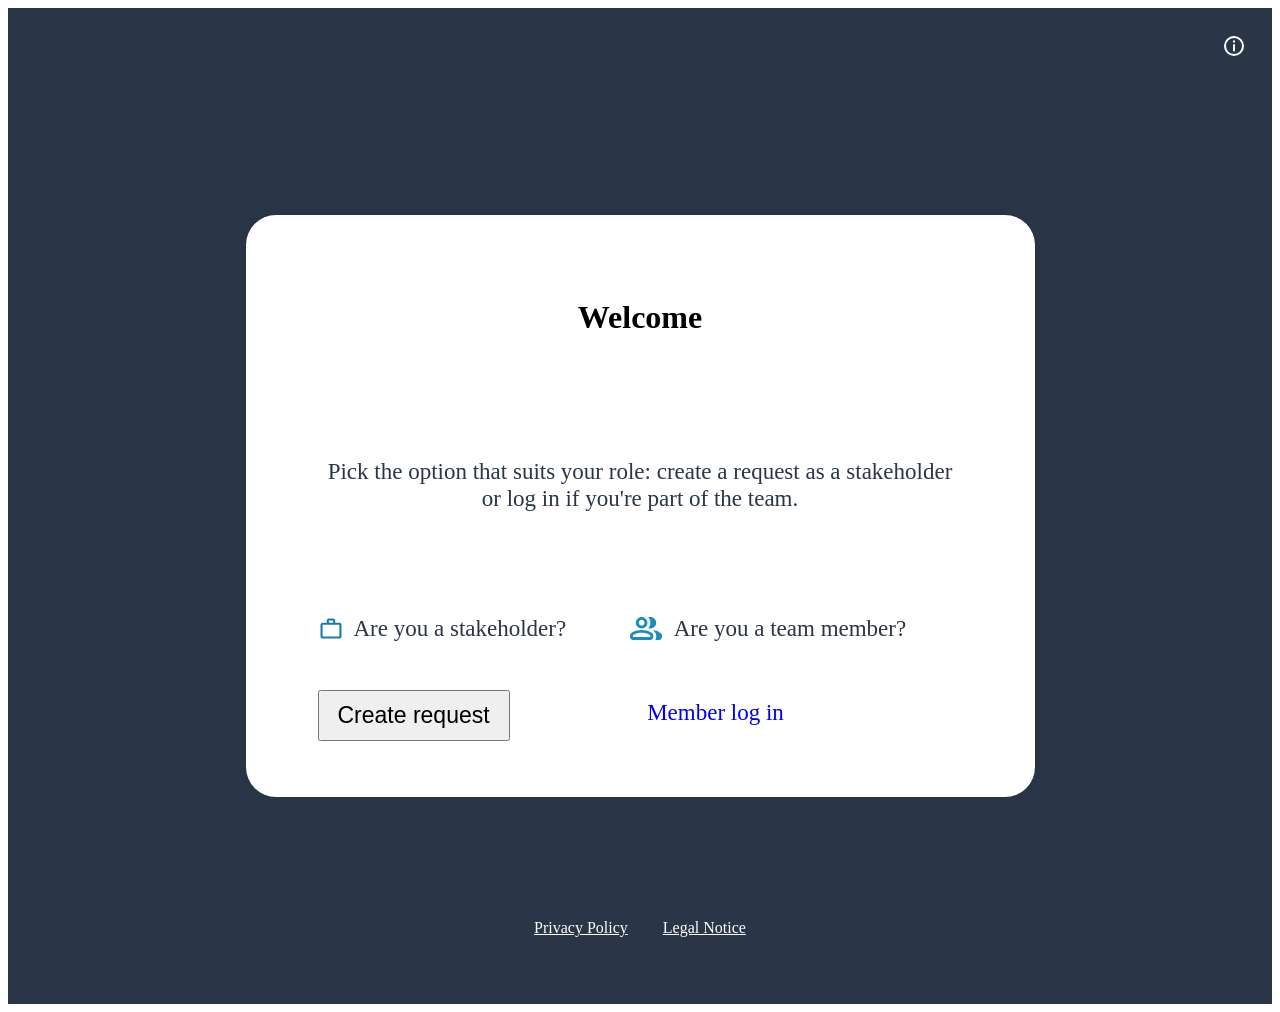
==== commit 2237f8e1: "fix(welcome): Logo auf der Startseite ist reine Deko statt Link Auf Mobile blieb das Splash-Logo nac" ====
--- a/index.html
+++ b/index.html
@@ -31,10 +31,13 @@
 </head>
 <body class="welcome">
 
+    <!-- Reine Deko: das Logo dieser Seite ist bewusst kein Link mehr. Auf
+         Desktop blendet die Splash-Animation es am Ende aus, auf Mobile bleibt
+         es stehen - dort fuehrte der frueher hier haengende Link ungewollt auf
+         die Marketingseite. Dieser Weg laeuft jetzt nur noch ueber das
+         Info-Icon oben rechts. login.html behaelt sein verlinktes Logo. -->
     <div class="splash__logo">
-        <a href="./welcome.html" aria-label="About Join">
-            <img src="./assets/icons/desktop/logo.svg" alt="Join Logo" class="splash__logo--image">
-        </a>
+        <img src="./assets/icons/desktop/logo.svg" alt="Join Logo" class="splash__logo--image">
     </div>
 
     <a href="./welcome.html" class="welcome__info" aria-label="How Join works">
--- a/styles/welcome/layout.css
+++ b/styles/welcome/layout.css
@@ -121,6 +121,20 @@
 
 .welcome__step1-main {
     padding: 48px 0;
+}
+
+/* Ab 1081px entfaellt die "Not a Join user? Sign up"-Zeile auf Wunsch
+   komplett - auf Desktop soll dieser Screen nur die Rollenwahl zeigen. Wer
+   sich neu anmelden will, kommt ueber das Info-Icon oben rechts auf die
+   Marketing-Seite (welcome.html, "Sign up" in ihrer Kopfzeile) oder ueber
+   "Member log in" auf die Login-Seite. Markup und Knopf-Wiring
+   (#signup-button) bleiben unveraendert bestehen, damit die Mobile-Fassung
+   darunter (siehe responsive.css, gilt bis 1080px) unangetastet
+   weiterlaeuft. */
+@media (min-width: 1081px) {
+    .welcome__step1 .header__flex-instructions {
+        display: none;
+    }
 }
 
 /* .login__signup is reused as-is (structure + JS wiring via #signup-button
